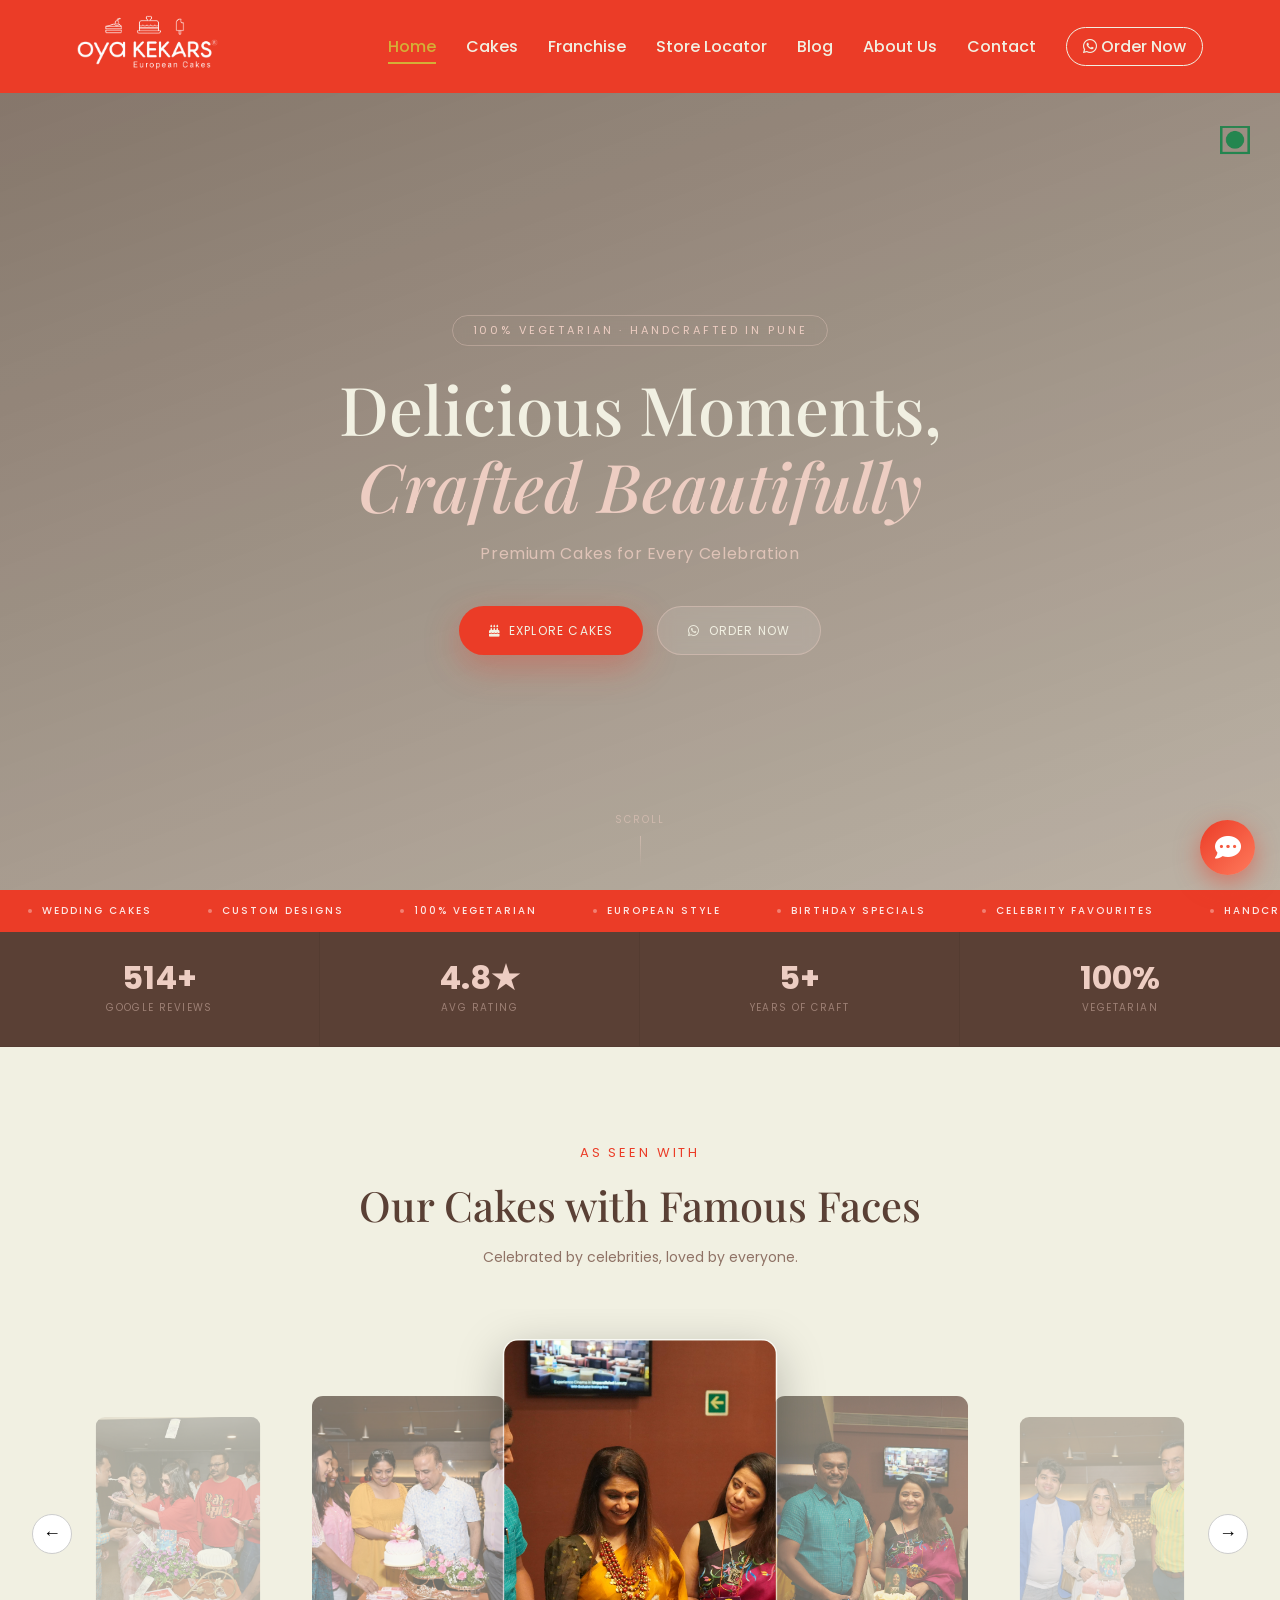
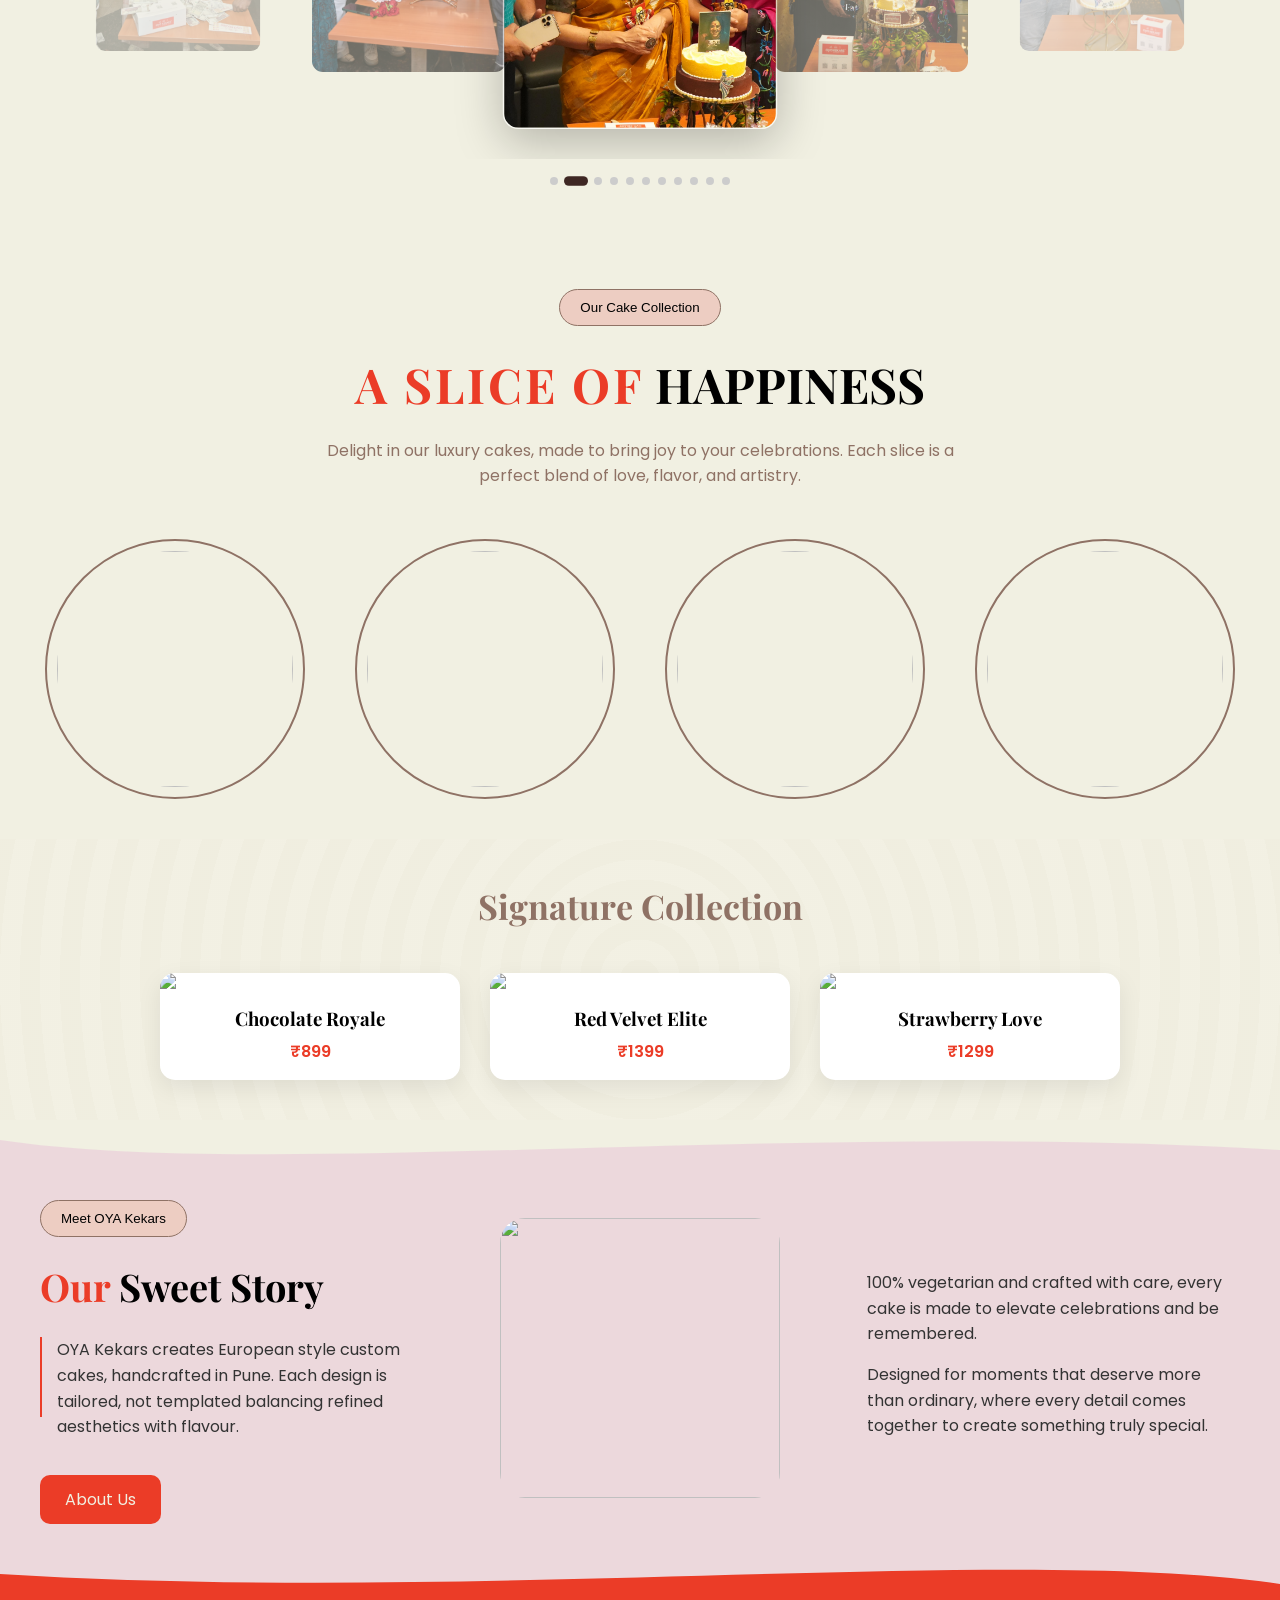
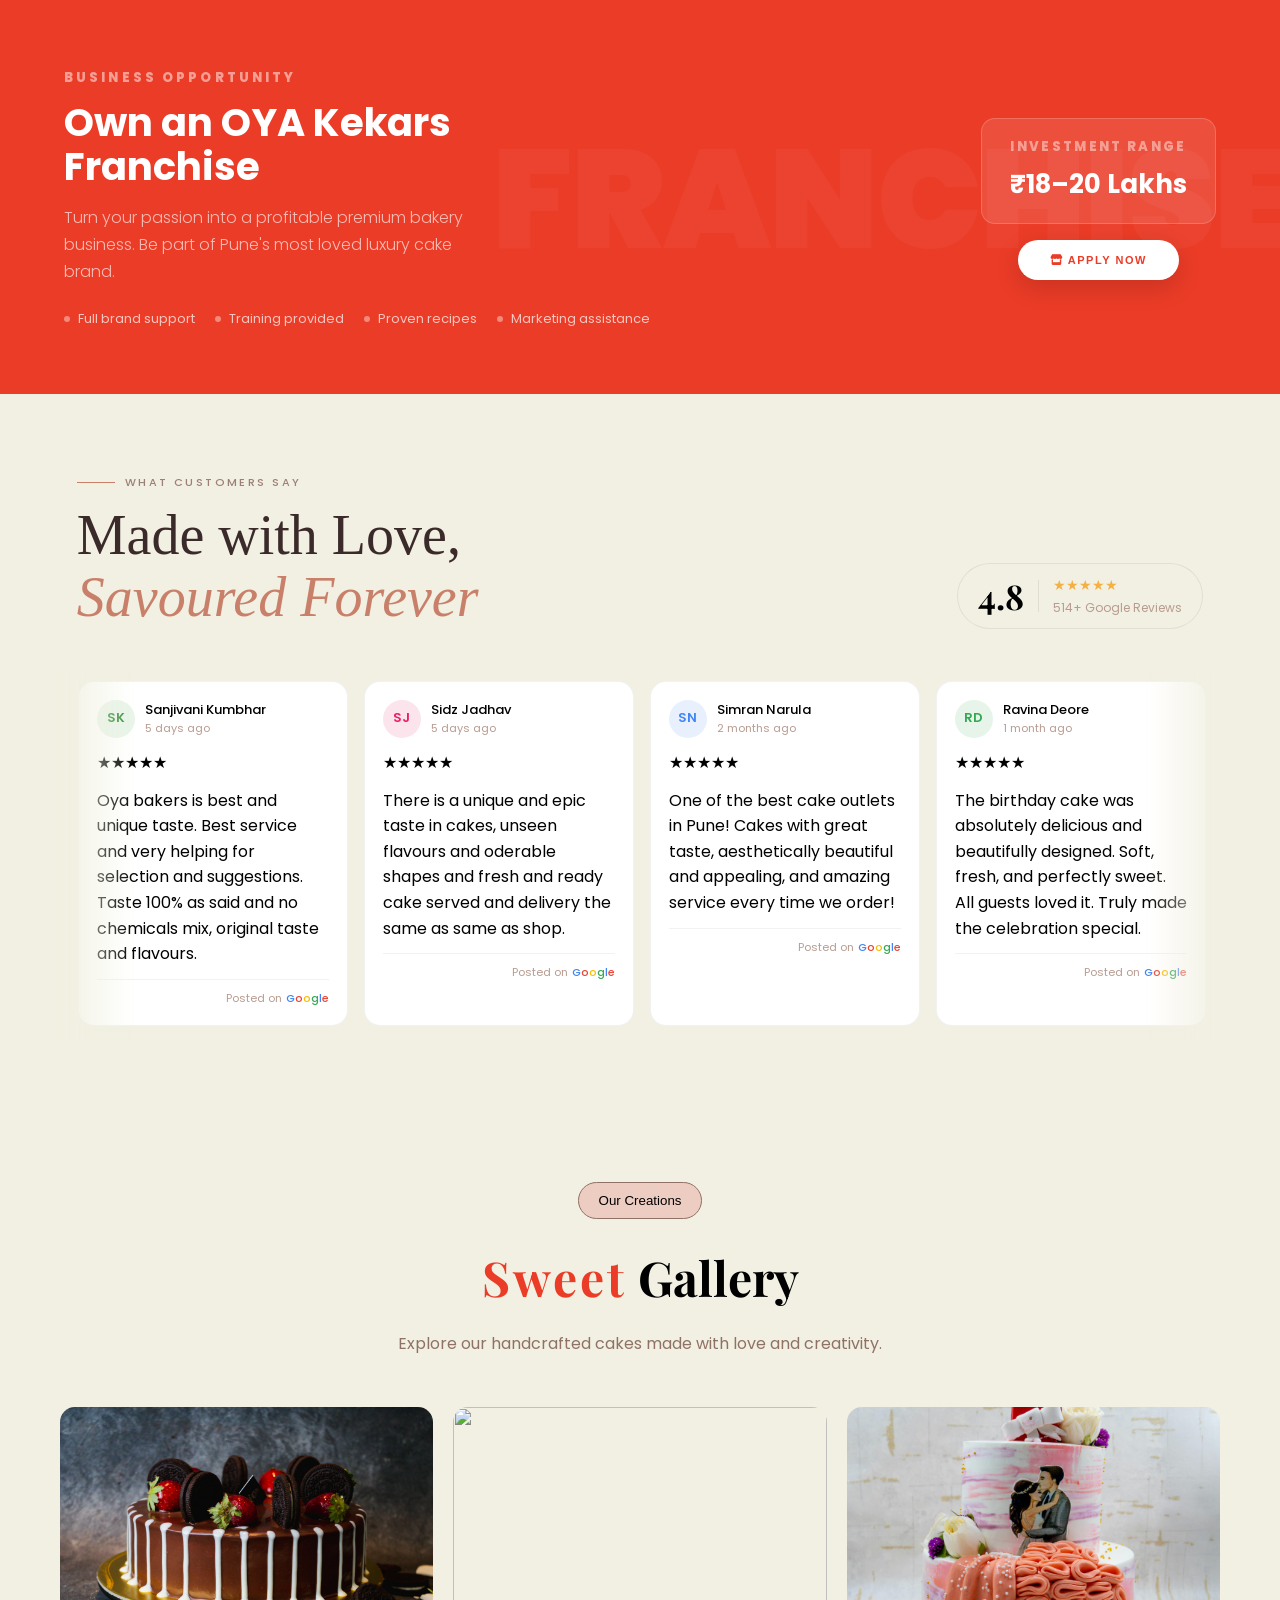
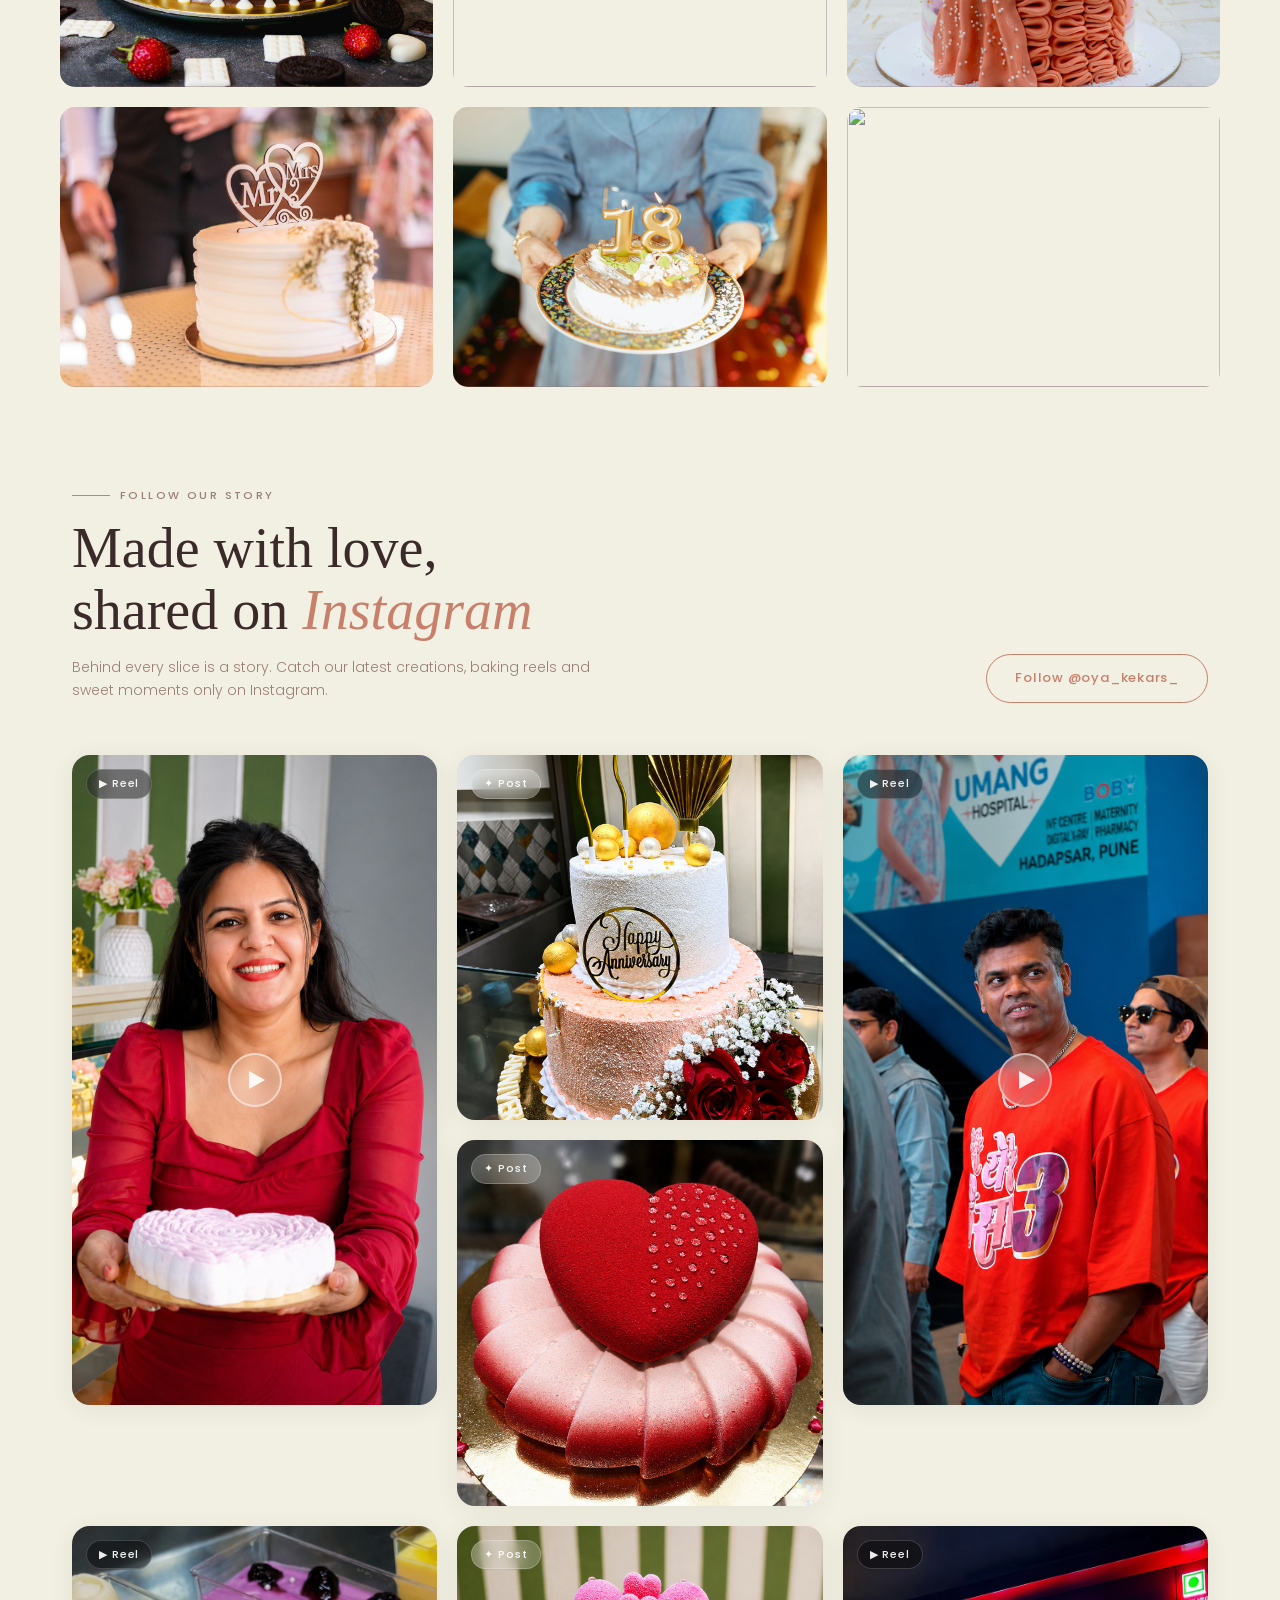
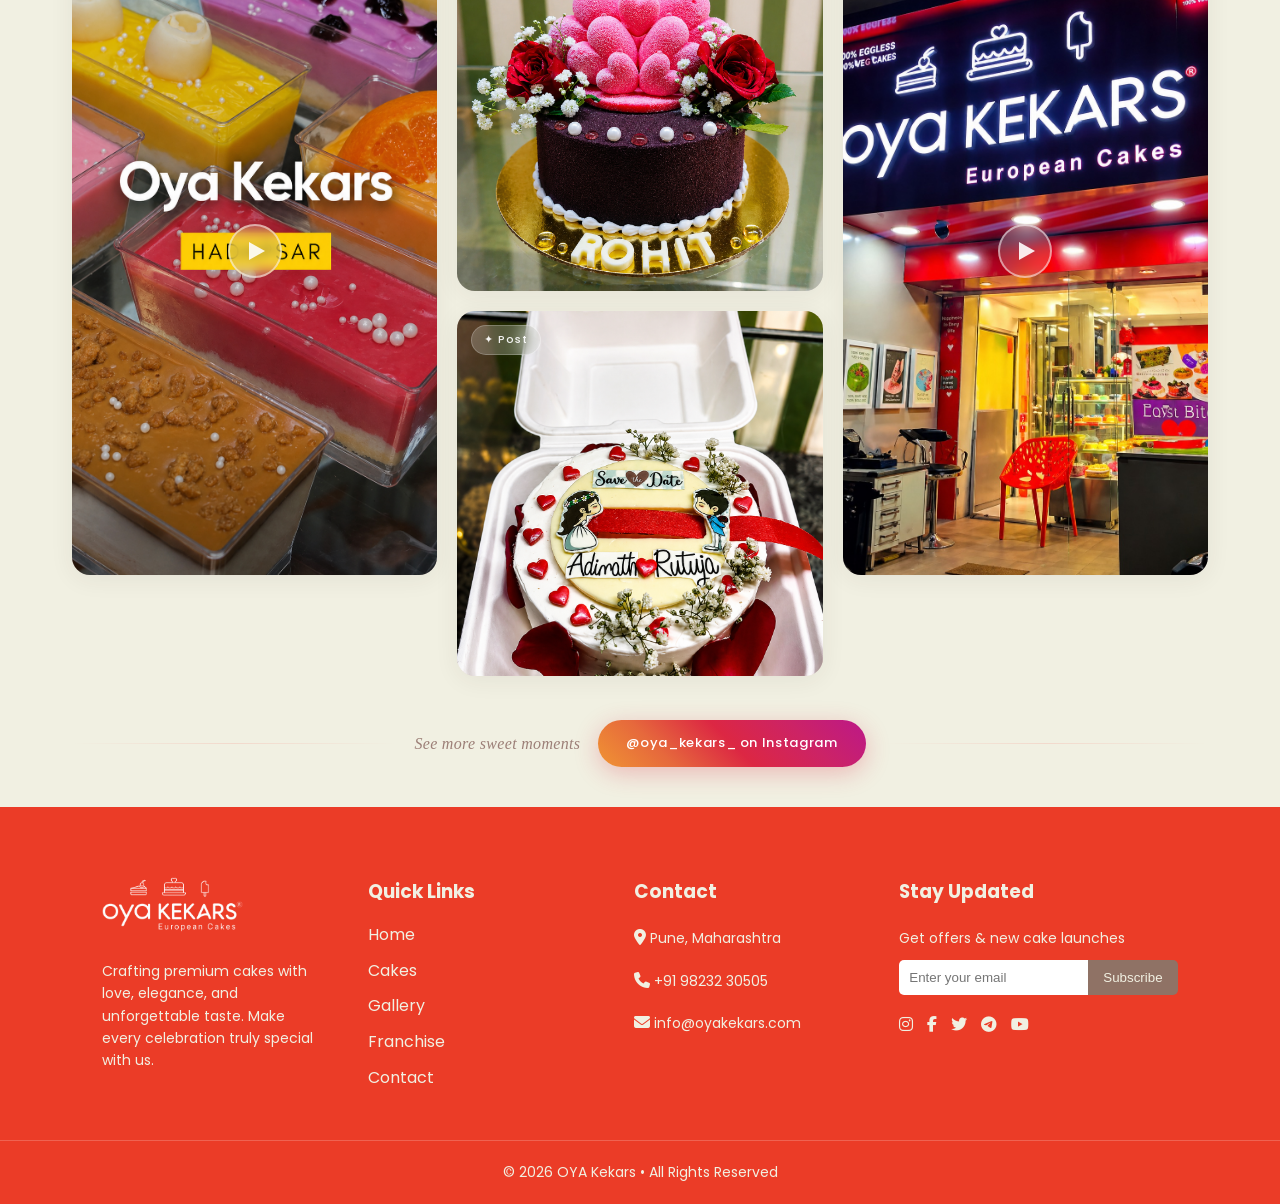
==== index.html @ ab4089a6 "number updates" ====
<!DOCTYPE html>
<html lang="en">

<head>
    <meta charset="UTF-8">
    <title>Oya Kekars - Luxury Cakes</title>
    <meta name="description"
        content="OYA Kekars offers luxury handcrafted vegetarian cakes in Pune. Explore premium custom cakes, signature collections, celebrity creations, wedding cakes, birthday cakes, and franchise opportunities.">
    <meta name="viewport" content="width=device-width, initial-scale=1.0">
    <link rel="icon" type="image/x-icon" href="favicon_io/favicon.ico">
    <link
        href="https://fonts.googleapis.com/css2?family=Playfair+Display:wght@500;700&family=Poppins:wght@300;400;500&display=swap"
        rel="stylesheet">
    <link rel="stylesheet" href="https://cdnjs.cloudflare.com/ajax/libs/font-awesome/6.5.0/css/all.min.css">

    <link rel="stylesheet" href="css/style.css">
</head>

<body>

    <div id="navbar"></div>

    <section class="hero-section">
        <video autoplay muted loop playsinline class="hero-video">
            <source src="videos/video1.mp4" type="video/mp4">
        </video>
        <div class="hero-overlay">
            <span class="hero-eyebrow">100% Vegetarian · Handcrafted in Pune</span>
            <h1>Delicious Moments,<br><em>Crafted Beautifully</em></h1>
            <p>Premium Cakes for Every Celebration</p>
            <div class="hero-actions">
                <a href="cake.html" class="hero-btn primary"><i class="fas fa-cake-candles"></i> Explore Cakes</a>
                <a class="hero-btn outline order-btn"><i class="fab fa-whatsapp"></i> Order Now</a>
            </div>
        </div>
        <img src="images/veg-icon.png" class="video-icon" alt="Veg icon">
        <div class="hero-scroll">
            <span>Scroll</span>
            <div class="scroll-line"></div>
        </div>
    </section>

    <div class="marquee-bar" aria-hidden="true">
        <div class="marquee-track">
            <div class="marquee-item">
                <div class="marquee-dot"></div><span class="marquee-text">Wedding Cakes</span>
            </div>
            <div class="marquee-item">
                <div class="marquee-dot"></div><span class="marquee-text">Custom Designs</span>
            </div>
            <div class="marquee-item">
                <div class="marquee-dot"></div><span class="marquee-text">100% Vegetarian</span>
            </div>
            <div class="marquee-item">
                <div class="marquee-dot"></div><span class="marquee-text">European Style</span>
            </div>
            <div class="marquee-item">
                <div class="marquee-dot"></div><span class="marquee-text">Birthday Specials</span>
            </div>
            <div class="marquee-item">
                <div class="marquee-dot"></div><span class="marquee-text">Celebrity Favourites</span>
            </div>
            <div class="marquee-item">
                <div class="marquee-dot"></div><span class="marquee-text">Handcrafted in Pune</span>
            </div>
            <div class="marquee-item">
                <div class="marquee-dot"></div><span class="marquee-text">Signature Collection</span>
            </div>
            <div class="marquee-item">
                <div class="marquee-dot"></div><span class="marquee-text">Wedding Cakes</span>
            </div>
            <div class="marquee-item">
                <div class="marquee-dot"></div><span class="marquee-text">Custom Designs</span>
            </div>
            <div class="marquee-item">
                <div class="marquee-dot"></div><span class="marquee-text">100% Vegetarian</span>
            </div>
            <div class="marquee-item">
                <div class="marquee-dot"></div><span class="marquee-text">European Style</span>
            </div>
            <div class="marquee-item">
                <div class="marquee-dot"></div><span class="marquee-text">Birthday Specials</span>
            </div>
            <div class="marquee-item">
                <div class="marquee-dot"></div><span class="marquee-text">Celebrity Favourites</span>
            </div>
            <div class="marquee-item">
                <div class="marquee-dot"></div><span class="marquee-text">Handcrafted in Pune</span>
            </div>
            <div class="marquee-item">
                <div class="marquee-dot"></div><span class="marquee-text">Signature Collection</span>
            </div>
        </div>
    </div>

    <div class="home-stats-strip">
        <div class="stat-cell">
            <div class="stat-num">514<span>+</span></div>
            <div class="stat-label">Google Reviews</div>
        </div>
        <div class="stat-cell">
            <div class="stat-num">4.8<span>★</span></div>
            <div class="stat-label">Avg Rating</div>
        </div>
        <div class="stat-cell">
            <div class="stat-num">5<span>+</span></div>
            <div class="stat-label">Years of Craft</div>
        </div>
        <div class="stat-cell">
            <div class="stat-num">100<span>%</span></div>
            <div class="stat-label">Vegetarian</div>
        </div>
    </div>

    <section class="celebrity-section">

        <span class="section-eyebrow">As Seen With</span>
        <h2 class="section-title">Our Cakes with Famous Faces</h2>
        <p class="section-sub">Celebrated by celebrities, loved by everyone.</p>

        <div class="carousel-outer">
            <button class="cel-arrow" id="celPrev" aria-label="Previous">&#8592;</button>

            <div class="carousel">
                <div class="carousel-track" id="track">

                    <div class="card"><img src="images/celeb/gulkand.jpg"></div>
                    <div class="card"><img src="images/celeb/jarang 1.jpg"></div>
                    <div class="card"><img src="images/celeb/jarang.jpg"></div>
                    <div class="card"><img src="images/celeb/mhnje vaghache pnje 1.jpg"></div>
                    <div class="card"><img src="images/celeb/mhnje vaghache pnje.jpg"></div>
                    <div class="card"><img src="images/celeb/prajkta mali.jpg"></div>
                    <div class="card"><img src="images/celeb/prathana behere.jpg"></div>
                    <div class="card"><img src="images/celeb/samsara 1.jpg"></div>
                    <div class="card"><img src="images/celeb/samsara.jpg"></div>
                    <div class="card"><img src="images/celeb/ye re paisa 1.jpg"></div>
                    <div class="card"><img src="images/celeb/ye re paisa.jpg"></div>
                </div>
            </div>
            <button class="cel-arrow" id="celNext" aria-label="Next">&#8594;</button>
        </div>

        <div class="carousel-dots" id="carouselDots"></div>

    </section>

    <div class="lightbox" id="lightbox">
        <button class="lb-close" id="lbClose">&#10005;</button>
        <button class="lb-arrow lb-prev" id="lbPrev">&#8592;</button>
        <div class="lb-img-wrap">
            <img src="" alt="celebrity cake" id="lbImg">
        </div>
        <button class="lb-arrow lb-next" id="lbNext">&#8594;</button>
        <div class="lb-counter" id="lbCounter">1 / 11</div>
    </div>

    <section class="cake-section">

        <div class="section-header">
            <button class="tag">Our Cake Collection</button>
            <h2><span>A SLICE OF</span> HAPPINESS</h2>
            <p>
                Delight in our luxury cakes, made to bring joy to your celebrations.
                Each slice is a perfect blend of love, flavor, and artistry.
            </p>
        </div>

        <div class="cake-container">

            <div class="cake-card">
                <div class="cake-img">
                    <img src="images/cakes/IMG_2368.JPG" alt="">
                </div>
            </div>

            <div class="cake-card">
                <div class="cake-img">
                    <img src="images/cakes/IMG_2313.JPG" alt="">
                </div>
            </div>

            <div class="cake-card">
                <div class="cake-img">
                    <img src="images/cakes/IMG_2364.JPG" alt="">
                </div>
            </div>

            <div class="cake-card">
                <div class="cake-img">
                    <img src="images/cakes/IMG_2261.JPG" alt="">
                </div>
            </div>

        </div>

    </section>

    <section class="featured-section bg-cream">
        <h2>Signature Collection</h2>

        <div class="featured-grid">
            <div class="featured-card">
                <img src="images/signatureCollection/SGP_1280 copy.jpg">
                <div class="card-info">
                    <h3>Chocolate Royale</h3>
                    <p>₹899</p>
                </div>
            </div>

            <div class="featured-card">
                <img src="images/signatureCollection/SGP_1226 copy.jpg">
                <div class="card-info">
                    <h3>Red Velvet Elite</h3>
                    <p>₹1399</p>
                </div>
            </div>

            <div class="featured-card">
                <img src="images/signatureCollection/SGP_1200 copy.jpg">
                <div class="card-info">
                    <h3>Strawberry Love</h3>
                    <p>₹1299</p>
                </div>
            </div>
        </div>
    </section>

    <section class="story-section">

        <div class="section-divider top">
            <svg viewBox="0 0 1440 200" preserveAspectRatio="none">
                <path fill="#F1F0E2" d="M0,40 C300,120 900,0 1440,60 L1440,0 L0,0 Z">
                </path>
            </svg>
        </div>

        <div class="story-container">

            <div class="story-left">
                <button class="tag">Meet OYA Kekars</button>

                <h2>
                    <span>Our</span> Sweet Story
                </h2>

                <div class="story-text">
                    <span class="line"></span>
                    <p>
                        OYA Kekars creates European style custom cakes, handcrafted in Pune.
                        Each design is tailored, not templated balancing refined aesthetics with flavour.
                    </p>

                </div>

                <a href="about.html" class="story-btn">About Us</a>
            </div>

            <div class="story-center">
                <div class="image-box">
                    <img src="images/about/IMG_2312.JPG" alt="">
                </div>
            </div>

            <div class="story-right">
                <p>100% vegetarian and crafted with care, every cake is made to elevate celebrations and be remembered.
                </p>
                <p>
                    Designed for moments that deserve more than ordinary, where every detail comes together to create
                    something truly special.
                </p>
            </div>

        </div>

        <div class="section-divider bottom">
            <svg viewBox="0 0 1440 200" preserveAspectRatio="none">
                <path fill="#EB3C27" d="M0,40 C300,120 900,0 1440,60 L1440,0 L0,0 Z">
                </path>
            </svg>
        </div>

    </section>

    <section class="franchise-section">
        <div class="franchise-bg-word" aria-hidden="true">FRANCHISE</div>
        <div class="franchise-inner">
            <div>
                <span class="fr-eyebrow">Business Opportunity</span>
                <h2 class="fr-title">Own an OYA Kekars<br>Franchise</h2>
                <p class="fr-sub">Turn your passion into a profitable premium bakery business. Be part of Pune's most
                    loved luxury cake brand.</p>
                <div class="fr-perks">
                    <div class="fr-perk">
                        <div class="fr-perk-dot"></div><span>Full brand support</span>
                    </div>
                    <div class="fr-perk">
                        <div class="fr-perk-dot"></div><span>Training provided</span>
                    </div>
                    <div class="fr-perk">
                        <div class="fr-perk-dot"></div><span>Proven recipes</span>
                    </div>
                    <div class="fr-perk">
                        <div class="fr-perk-dot"></div><span>Marketing assistance</span>
                    </div>
                </div>
            </div>
            <div class="fr-action-box">
                <div class="fr-investment">
                    <div class="fr-inv-label">Investment Range</div>
                    <div class="fr-inv-value">₹18–20 Lakhs</div>
                </div>
                <button class="fr-apply-btn" id="openFranchisePopup">
                    <i class="fas fa-store"></i> Apply Now
                </button>
            </div>
        </div>
    </section>

    <div class="popup-overlay" id="franchisePopup">
        <div class="popup-container">

            <button class="popup-close" id="closeFranchisePopup">
                <i class="fas fa-times"></i>
            </button>

            <div class="form-right">
                <h3>Apply Now</h3>
                <p>Takes less than 2 minutes. No commitment required.</p>

                <form id="franchiseForm">
                    <div class="form-row">
                        <div class="form-field">
                            <i class="fas fa-user"></i>
                            <input type="text" id="fullname" placeholder="Full Name" required>
                        </div>

                        <div class="form-field">
                            <i class="fas fa-city"></i>
                            <input type="text" id="city" placeholder="City" required>
                        </div>
                    </div>

                    <div class="form-field">
                        <i class="fas fa-phone"></i>
                        <input type="tel" id="phone" placeholder="Phone Number" required>
                    </div>

                    <div class="form-field">
                        <i class="fas fa-envelope"></i>
                        <input type="email" id="email" placeholder="Email Address" required>
                    </div>

                    <div class="form-field fixed-investment">
                        <i class="fas fa-indian-rupee-sign"></i>

                        <div class="fixed-value">
                            <span class="label">Investment Range</span>
                            <span class="value">₹18–20 Lakhs</span>
                        </div>

                        <input type="hidden" id="investment" value="₹18–20 Lakhs">
                    </div>

                    <div class="form-field textarea-field">
                        <i class="fas fa-comment-dots"></i>
                        <textarea id="message" placeholder="Tell us about your plan or any questions…"></textarea>
                    </div>

                    <button type="submit" class="submit-btn">
                        <i class="fas fa-paper-plane"></i>
                        Submit Application
                    </button>

                    <div class="form-note">
                        <i class="fas fa-lock"></i>
                        Your information is private and never shared.
                    </div>
                </form>

                <div class="form-success" id="formSuccess">
                    <div class="success-icon">
                        <i class="fas fa-check"></i>
                    </div>

                    <h4>Application Received!</h4>

                    <p>
                        Thank you! Our franchise team will reach out within 24 hours
                        to schedule your consultation call.
                    </p>
                </div>
            </div>
        </div>
    </div>

    <section class="testi-section">
        <div class="testi-header">

            <div class="testi-left">
                <div class="testi-eyebrow">
                    <div class="eyebrow-line"></div>
                    <span>What Customers Say</span>
                </div>

                <h2 class="testi-title">
                    Made with Love,<br>
                    <em>Savoured Forever</em>
                </h2>
            </div>

            <div class="rating-pill">
                <div class="rating-pill-num">4.8</div>
                <div class="rating-sep"></div>
                <div>
                    <div class="rating-pill-stars">★★★★★</div>
                    <div class="rating-pill-count">514+ Google Reviews</div>
                </div>
            </div>

        </div>
        <div class="ts-slider-wrap">
            <div class="ts-track" id="tsTrack"></div>
        </div>
    </section>

    <section class="gallery-section">

        <div class="section-header">
            <button class="tag">Our Creations</button>
            <h2><span>Sweet</span> Gallery</h2>
            <p>Explore our handcrafted cakes made with love and creativity.</p>
        </div>

        <div class="gallery-grid">

            <div class="gallery-item">
                <img src="images/gallery/chocolate-cake.jpg" alt="">
                <div class="overlay">Chocolate Delight</div>
            </div>

            <div class="gallery-item">
                <img src="images/gallery/strawberry-cake.JPG" alt="">
                <div class="overlay">Strawberry Bliss</div>
            </div>

            <div class="gallery-item">
                <img src="images/gallery/designer-cake.jpg" alt="">
                <div class="overlay">Designer Cake</div>
            </div>

            <div class="gallery-item">
                <img src="images/gallery/wedding-special.jpg" alt="">
                <div class="overlay">Wedding Special</div>
            </div>

            <div class="gallery-item">
                <img src="images/gallery/birthday-cake.jpg" alt="">
                <div class="overlay">Birthday Cake</div>
            </div>

            <div class="gallery-item">
                <img src="images/gallery/premium-cake.jpg" alt="">
                <div class="overlay">Premium Collection</div>
            </div>

        </div>

    </section>

    <section class="ig-section" aria-label="Oya Kekars Instagram Feed">

        <div class="ig-header">
            <div class="ig-title-block">
                <div class="ig-eyebrow">
                    <div class="eyebrow-line"></div>
                    <span>Follow our story</span>
                </div>
                <h2 class="ig-heading">
                    Made with love,<br>
                    shared on <em>Instagram</em>
                </h2>
                <p class="ig-sub">Behind every slice is a story. Catch our latest creations, baking reels and sweet
                    moments only on Instagram.</p>
            </div>

            <a href="https://www.instagram.com/oya_kekars_/" target="_blank" rel="noopener noreferrer"
                class="ig-follow-btn" aria-label="Follow Oya Kekars on Instagram">
                Follow @oya_kekars_
            </a>
        </div>

        <div class="ig-grid">

            <a href="https://www.instagram.com/reel/DSpIziUCBQR/" target="_blank" rel="noopener noreferrer"
                class="ig-card reel" aria-label="Watch reel on Instagram">
                <img class="card-img" src="images/insta/reel1.jpg" alt="description">
                <div class="type-badge reel-badge">▶ Reel</div>
                <div class="reel-play">
                    <div class="play-triangle"></div>
                </div>
                <div class="card-overlay">
                    <p class="overlay-caption">Light, silky European mousse cakes > everything else.</p>
                    <span class="overlay-cta">Watch on Instagram →</span>
                </div>
            </a>

            <a href="https://www.instagram.com/p/DVfx6-hDR1_/" target="_blank" rel="noopener noreferrer"
                class="ig-card post" aria-label="View post on Instagram">
                <img class="card-img" src="images/insta/post1.jpg" alt="description">
                <div class="type-badge post-badge">✦ Post</div>
                <div class="card-overlay">
                    <p class="overlay-caption">Custom anniversary cake for a beautiful couple 💕</p>
                    <span class="overlay-cta">View on Instagram →</span>
                </div>
            </a>

            <a href="https://www.instagram.com/reel/DMfhXufz1M2/" target="_blank" rel="noopener noreferrer"
                class="ig-card reel" aria-label="Watch reel on Instagram">
                <img class="card-img" src="images/insta/reel2.jpg" alt="description">
                <div class="type-badge reel-badge">▶ Reel</div>
                <div class="reel-play">
                    <div class="play-triangle"></div>
                </div>
                <div class="card-overlay">
                    <p class="overlay-caption">Marathi movie Team “येरे येरे पैसा ३” & OYA KEKARS/</p>
                    <span class="overlay-cta">Watch on Instagram →</span>
                </div>
            </a>

            <a href="https://www.instagram.com/p/DO0088okz6I/" target="_blank" rel="noopener noreferrer"
                class="ig-card post" aria-label="View post on Instagram">
                <img class="card-img" src="images/insta/post2.jpg" alt="description">
                <div class="type-badge post-badge">✦ Post</div>
                <div class="card-overlay">
                    <p class="overlay-caption">Seasonal mango mousse with edible gold dust 🌟</p>
                    <span class="overlay-cta">View on Instagram →</span>
                </div>
            </a>

            <a href="https://www.instagram.com/reel/DRO0T-4k8UP/" target="_blank" rel="noopener noreferrer"
                class="ig-card reel" aria-label="Watch reel on Instagram">
                <img class="card-img" src="images/insta/reel3.jpg" alt="description">
                <div class="type-badge reel-badge">▶ Reel</div>
                <div class="reel-play">
                    <div class="play-triangle"></div>
                </div>
                <div class="card-overlay">
                    <p class="overlay-caption">From sketch to slice a full cake creation time-lapse 🖊️</p>
                    <span class="overlay-cta">Watch on Instagram →</span>
                </div>
            </a>

            <a href="https://www.instagram.com/p/DJWV0uhNREV/" target="_blank" rel="noopener noreferrer"
                class="ig-card post" aria-label="View post on Instagram">
                <img class="card-img" src="images/insta/post3.jpg" alt="description">
                <div class="type-badge post-badge">✦ Post</div>
                <div class="card-overlay">
                    <p class="overlay-caption">Flowers & fondant our most requested wedding tier 👰</p>
                    <span class="overlay-cta">View on Instagram →</span>
                </div>
            </a>

            <a href="https://www.instagram.com/reel/DNBRWJWzauY/" target="_blank" rel="noopener noreferrer"
                class="ig-card reel" aria-label="Watch reel on Instagram">
                <img class="card-img" src="images/insta/reel4.jpg" alt="description">
                <div class="type-badge reel-badge">▶ Reel</div>
                <div class="reel-play">
                    <div class="play-triangle"></div>
                </div>
                <div class="card-overlay">
                    <p class="overlay-caption">From sketch to slice a full cake creation time-lapse 🖊️</p>
                    <span class="overlay-cta">Watch on Instagram →</span>
                </div>
            </a>

            <a href="https://www.instagram.com/p/DVfydmJjSqF/" target="_blank" rel="noopener noreferrer"
                class="ig-card post" aria-label="View post on Instagram">
                <img class="card-img" src="images/insta/post4.jpg" alt="description">
                <div class="type-badge post-badge">✦ Post</div>
                <div class="card-overlay">
                    <p class="overlay-caption">Flowers & fondant our most requested wedding tier 👰</p>
                    <span class="overlay-cta">View on Instagram →</span>
                </div>
            </a>

        </div>

        <div class="ig-cta-strip">
            <div class="cta-divider"></div>
            <span class="cta-label">See more sweet moments</span>
            <a href="https://www.instagram.com/oya_kekars_/" target="_blank" rel="noopener noreferrer"
                class="cta-insta-link" aria-label="Visit Oya Kekars Instagram profile">
                @oya_kekars_ on Instagram
            </a>
            <div class="cta-divider"></div>
        </div>

    </section>

    <div class="fab-container">
        <div class="fab-main" onclick="toggleMenu()">
            <i id="fabIcon" class="fas fa-comment-dots"></i>
        </div>

        <div class="fab-options">
            <a href="tel:+919823230505" class="fab-item">
                <i class="fas fa-phone"></i>
                <span>Call Now</span>
            </a>

            <a href="franchise.html" class="fab-item">
                <i class="fas fa-store"></i>
                <span>Franchise</span>
            </a>

            <a href="https://wa.me/919823230505" target="_blank" class="fab-item whatsapp">
                <i class="fab fa-whatsapp"></i>
                <span>WhatsApp</span>
            </a>
        </div>
    </div>

    <div id="footer"></div>

    <div class="branch-modal" id="branchModal">
        <div class="branch-box" id="branchBox">
            <div class="box-header">
                <span class="drag-handle"></span>
                <button class="close-modal" id="closeModal" aria-label="Close">✕</button>
                <div class="icon-wrap"><i class="fa-solid fa-cake-candles"></i></div>
                <h2>Choose your branch</h2>
                <p>We'll connect you on WhatsApp instantly</p>
            </div>
            <div class="box-body">
                <button class="branch-item" data-phone="919823230505">
                    <div class="branch-icon"><i class="fa-solid fa-location-dot"></i></div>
                    <div>
                        <p class="branch-name">Hadapsar (Main Branch)</p>
                        <p class="branch-city">Pune</p>
                    </div>
                    <span class="wa-icon"><i class="fa-brands fa-whatsapp"></i></span>
                </button>
                <button class="branch-item" data-phone="917720088005">
                    <div class="branch-icon"><i class="fa-solid fa-location-dot"></i></div>
                    <div>
                        <p class="branch-name">Koregaon Park</p>
                        <p class="branch-city">Pune</p>
                    </div>
                    <span class="wa-icon"><i class="fa-brands fa-whatsapp"></i></span>
                </button>
                <button class="branch-item" data-phone="919921216202">
                    <div class="branch-icon"><i class="fa-solid fa-location-dot"></i></div>
                    <div>
                        <p class="branch-name">Tilekarnagar</p>
                        <p class="branch-city">Pune</p>
                    </div>
                    <span class="wa-icon"><i class="fa-brands fa-whatsapp"></i></span>
                </button>
                <button class="branch-item" data-phone="918698000408">
                    <div class="branch-icon"><i class="fa-solid fa-location-dot"></i></div>
                    <div>
                        <p class="branch-name">Nanded City</p>
                        <p class="branch-city">Pune</p>
                    </div>
                    <span class="wa-icon"><i class="fa-brands fa-whatsapp"></i></span>
                </button>
                <button class="branch-item" data-phone="919168630505">
                    <div class="branch-icon"><i class="fa-solid fa-location-dot"></i></div>
                    <div>
                        <p class="branch-name">Kharadi</p>
                        <p class="branch-city">Pune</p>
                    </div>
                    <span class="wa-icon"><i class="fa-brands fa-whatsapp"></i></span>
                </button>
                <button class="branch-item" data-phone="917750707581">
                    <div class="branch-icon"><i class="fa-solid fa-location-dot"></i></div>
                    <div>
                        <p class="branch-name">Rajarampuri</p>
                        <p class="branch-city">Kolhapur</p>
                    </div>
                    <span class="wa-icon"><i class="fa-brands fa-whatsapp"></i></span>
                </button>
            </div>
        </div>
    </div>

    <script src="js/script.js" defer></script>

</body>

</html>
---- css/style.css ----
* {
    margin: 0;
    padding: 0;
    box-sizing: border-box;
}

html {
    scroll-behavior: smooth;
}

:root {
    --red: #EB3C27;
    --blush: #EDCDC2;
    --rose: #ECD8DC;
    --cream: #F1F0E2;
    --brown: #8F7265;
    --brown-dk: #5a4035;
    --brown-lt: #b89c91;
    --white: #ffffff;
}

body {
    font-family: 'Poppins', sans-serif;
    background: var(--cream);
    color: #000;
    line-height: 1.6;
    padding-top: 80px;
}

@media (max-width: 768px) {
    body {
        padding-top: 70px;
        overflow-x: hidden;
    }
}

.navbar {
    position: fixed;
    top: 0;
    left: 0;
    width: 100%;
    padding: 15px 6%;
    display: flex;
    align-items: center;
    background: #EB3C27;
    z-index: 9999;
}

.logo img {
    height: 55px;
    width: auto;
}

.nav-links {
    display: flex;
    align-items: center;
    gap: 30px;
    margin-left: auto;
}

.nav-links a {
    color: #F1F0E2;
    text-decoration: none;
    font-weight: 500;
    position: relative;
    transition: 0.3s;
}

.nav-links a::after {
    content: "";
    position: absolute;
    width: 0%;
    height: 2px;
    bottom: -5px;
    left: 0;
    background: #D4AF37;
    transition: 0.3s;
}

.nav-links a:hover::after {
    width: 100%;
}

.nav-links a.active {
    color: #D4AF37;
}

.nav-links a.active::after {
    content: "";
    position: absolute;
    width: 100%;
    height: 2px;
    bottom: -5px;
    left: 0;
    background: #D4AF37;
}

.nav-links a.btn-outline::after {
    display: none;
}

.nav-links a.btn-outline:hover::after {
    width: 0;
}

.btn-outline {
    border: 1px solid #F1F0E2;
    padding: 6px 16px;
    border-radius: 25px;
    transition: 0.3s;
}

.btn-outline:hover {
    background: #F1F0E2;
    color: #EB3C27;
}

.hamburger {
    display: none;
    font-size: 24px;
    color: #F1F0E2;
    cursor: pointer;
    margin-left: 20px;
}

body.menu-open {
    overflow: hidden;
}

@media (max-width: 992px) {
    .navbar {
        padding: 12px 5%;
    }

    .logo img {
        height: 44px;
    }

    .hamburger {
        display: block;
        margin-left: auto;
    }

    .nav-links {
        position: fixed;
        top: 68px;
        right: -100%;
        width: 260px;
        height: calc(100vh - 68px);
        background: #EB3C27;
        flex-direction: column;
        align-items: flex-start;
        padding: 24px 24px 40px;
        gap: 22px;
        transition: right 0.4s ease;
        box-shadow: -5px 0 20px rgba(0, 0, 0, 0.2);
        z-index: 5000;
        overflow-y: auto;
    }

    .nav-links.active {
        right: 0;
    }

    .nav-links a {
        font-size: 15px;
        width: 100%;
    }

    .btn-outline {
        width: fit-content;
    }
}

.hero-section {
    position: relative;
    width: 100%;
    height: 90vh;
    overflow: hidden;
}

.hero-video {
    position: absolute;
    top: 50%;
    left: 50%;
    width: 100%;
    height: 100%;
    object-fit: cover;
    transform: translate(-50%, -50%);
}

.hero-overlay {
    position: relative;
    z-index: 2;
    height: 100%;
    display: flex;
    flex-direction: column;
    justify-content: center;
    align-items: center;
    text-align: center;
    background: linear-gradient(160deg, rgba(44, 18, 8, 0.55) 0%, rgba(90, 64, 53, 0.35) 100%);
    padding: 0 2rem;
}

.hero-eyebrow {
    font-size: 11px;
    letter-spacing: 0.26em;
    text-transform: uppercase;
    color: var(--blush);
    border: 0.5px solid rgba(237, 205, 194, 0.35);
    padding: 6px 20px;
    border-radius: 30px;
    margin-bottom: 1.5rem;
    backdrop-filter: blur(6px);
}

.hero-overlay h1 {
    font-family: 'Playfair Display', serif;
    font-size: clamp(2.4rem, 5.5vw, 4.2rem);
    font-weight: 500;
    color: var(--cream);
    line-height: 1.15;
    margin-bottom: 1rem;
    max-width: 780px;
}

.hero-overlay h1 em {
    font-style: italic;
    color: var(--blush);
}

.hero-overlay p {
    font-size: 16px;
    color: rgba(237, 205, 194, 0.8);
    margin-bottom: 2.5rem;
    letter-spacing: 0.04em;
}

.hero-actions {
    display: flex;
    gap: 14px;
    flex-wrap: wrap;
    justify-content: center;
}

.hero-btn {
    display: inline-flex;
    align-items: center;
    gap: 8px;
    padding: 14px 30px;
    border-radius: 40px;
    font-family: 'Poppins', sans-serif;
    font-size: 12px;
    letter-spacing: 0.1em;
    text-transform: uppercase;
    text-decoration: none;
    transition: all 0.25s ease;
    cursor: pointer;
    border: none;
}

.hero-btn.primary {
    background: var(--red);
    color: var(--cream);
    box-shadow: 0 12px 35px rgba(235, 60, 39, 0.35);
}

.hero-btn.primary:hover {
    background: #d03420;
    transform: translateY(-3px);
}

.hero-btn.outline {
    background: rgba(255, 255, 255, 0.1);
    color: var(--cream);
    border: 1px solid rgba(237, 205, 194, 0.4);
    backdrop-filter: blur(8px);
}

.hero-btn.outline:hover {
    background: rgba(255, 255, 255, 0.18);
    transform: translateY(-3px);
}

.video-icon {
    position: absolute;
    top: 60px;
    right: 15px;
    left: auto;
    transform: translate(-50%, -50%);
    width: 30px;
    height: auto;
    z-index: 2;
    pointer-events: none;
}

.hero-scroll {
    position: absolute;
    bottom: 1.5rem;
    left: 50%;
    transform: translateX(-50%);
    z-index: 3;
    display: flex;
    flex-direction: column;
    align-items: center;
    gap: 8px;
}

.hero-scroll span {
    font-size: 10px;
    letter-spacing: 0.2em;
    text-transform: uppercase;
    color: rgba(237, 205, 194, 0.5);
}

.scroll-line {
    width: 1px;
    height: 30px;
    background: linear-gradient(to bottom, rgba(237, 205, 194, 0.5), transparent);
    animation: scrollPulse 2s ease-in-out infinite;
}

@keyframes scrollPulse {

    0%,
    100% {
        opacity: 0.4;
        transform: scaleY(1);
    }

    50% {
        opacity: 1;
        transform: scaleY(1.15);
    }
}

@media (max-width: 768px) {
    .hero-section {
        height: 85vh;
        min-height: 500px;
    }

    .hero-overlay {
        padding: 0 1.25rem;
    }

    .hero-eyebrow {
        font-size: 9px;
        letter-spacing: 0.18em;
        padding: 5px 14px;
        margin-bottom: 1rem;
    }

    .hero-overlay h1 {
        font-size: clamp(1.7rem, 7vw, 2.4rem);
        margin-bottom: 0.75rem;
    }

    .hero-overlay p {
        font-size: 13px;
        margin-bottom: 1.8rem;
    }

    .hero-actions {
        flex-direction: column;
        align-items: center;
        gap: 10px;
        width: 100%;
    }

    .hero-btn {
        width: 80%;
        max-width: 280px;
        justify-content: center;
        padding: 13px 24px;
        font-size: 11px;
    }

    .video-icon {
        width: 44px;
        top: 50px;
        right: 10px;
    }

    .hero-scroll {
        bottom: 1rem;
    }
}

@media (max-width: 480px) {
    .hero-section {
        height: 80vh;
    }

    .hero-overlay h1 {
        font-size: clamp(1.5rem, 8vw, 2rem);
    }

    .hero-btn {
        width: 90%;
    }
}

.marquee-bar {
    background: var(--red);
    padding: 13px 0;
    overflow: hidden;
}

.marquee-track {
    display: flex;
    width: max-content;
    animation: marquee 22s linear infinite;
}

.marquee-track:hover {
    animation-play-state: paused;
}

@keyframes marquee {
    0% {
        transform: translateX(0);
    }

    100% {
        transform: translateX(-50%);
    }
}

.marquee-item {
    display: flex;
    align-items: center;
    gap: 10px;
    padding: 0 28px;
    flex-shrink: 0;
}

.marquee-dot {
    width: 4px;
    height: 4px;
    border-radius: 50%;
    background: rgba(255, 255, 255, 0.35);
}

.marquee-text {
    font-size: 10px;
    font-weight: 500;
    letter-spacing: 0.2em;
    text-transform: uppercase;
    color: rgba(255, 255, 255, 0.88);
    white-space: nowrap;
}

.home-stats-strip {
    display: grid;
    grid-template-columns: repeat(4, 1fr);
    background: var(--brown-dk);
    border-bottom: 1px solid rgba(0, 0, 0, 0.06);
}

.stat-cell {
    padding: 30px 20px;
    text-align: center;
    border-right: 1px solid rgba(0, 0, 0, 0.06);
}

.stat-cell:last-child {
    border-right: none;
}

.stat-num {
    font-family: var(--serif);
    font-size: 32px;
    font-weight: 700;
    color: var(--blush);
    line-height: 1;
}

.stat-num span {
    color: var(--blush);
}

.stat-label {
    font-size: 10px;
    letter-spacing: 0.14em;
    text-transform: uppercase;
    color: rgba(237, 205, 194, 0.45);
    margin-top: 6px;
}

@media (max-width: 600px) {
    .home-stats-strip {
        grid-template-columns: repeat(2, 1fr);
    }

    .stat-cell:nth-child(2) {
        border-right: none;
    }

    .stat-cell:nth-child(3) {
        border-right: 1px solid rgba(0, 0, 0, 0.06);
    }

    .stat-cell:nth-child(1),
    .stat-cell:nth-child(2) {
        border-bottom: 1px solid rgba(0, 0, 0, 0.06);
    }
}


.celebrity-section {
    padding: 6rem 2rem 4rem;
    text-align: center;
    background: var(--cream);
    overflow: visible;
}

.celebrity-section .section-eyebrow {
    display: block;
    font-size: 13px;
    letter-spacing: 0.22em;
    text-transform: uppercase;
    color: var(--red);
    margin-bottom: 0.50rem;
}

.celebrity-section .section-title {
    font-family: 'Playfair Display', serif;
    font-size: clamp(1.8rem, 3.5vw, 2.6rem);
    color: var(--brown-dk);
    margin-bottom: 0.5rem;
    font-weight: 500;
}

.celebrity-section .section-sub {
    font-size: 14px;
    color: var(--brown);
    margin-bottom: 2.5rem;
}

.carousel-outer {
    display: flex;
    align-items: center;
    justify-content: center;
    gap: 0;
}

.cel-arrow {
    width: 40px;
    height: 40px;
    border-radius: 50%;
    border: 1px solid #ccc;
    background: #fff;
    font-size: 18px;
    cursor: pointer;
    flex-shrink: 0;
    transition: background 0.2s, transform 0.15s;
    z-index: 10;
}

.cel-arrow:hover {
    background: #f0ede0;
    transform: scale(1.08);
}

.cel-arrow:active {
    transform: scale(0.95);
}

.carousel-dots {
    display: flex;
    justify-content: center;
    align-items: center;
    gap: 8px;
    margin-top: 18px;
}

.carousel-dots span {
    width: 8px;
    height: 8px;
    border-radius: 50%;
    background: #ccc;
    cursor: pointer;
    transition: background 0.3s, transform 0.3s, width 0.3s;
}

.carousel-dots span.on {
    background: #3E2723;
    transform: scale(1.2);
    width: 20px;
    border-radius: 4px;
}

.carousel {
    width: 100%;
    overflow: hidden;
    height: 450px;
}

.carousel-track {
    display: flex;
    align-items: center;
    gap: 20px;
    transition: transform 0.6s ease;
    height: 100%;
}

.card {
    flex-shrink: 0;
    height: 300px;
    position: relative;
    border-radius: 12px;
    overflow: hidden;
    cursor: pointer;
    transition: transform 0.55s ease, opacity 0.55s ease, box-shadow 0.55s ease;
    opacity: 0.35;
    transform: scale(0.72);
}

.card img {
    width: 100%;
    height: 100%;
    object-fit: cover;
    object-position: center top;
    display: block;
}

.card.active {
    transform: scale(1.3);
    opacity: 1;
    box-shadow: 0 10px 36px rgba(0, 0, 0, 0.25);
    border: 1.5px solid rgba(255, 255, 255, 0.55);
    z-index: 5;
}

.card.level-1 {
    transform: scale(0.92);
    opacity: 0.55;
    z-index: 3;
}

.card.level-2 {
    transform: scale(0.78);
    opacity: 0.3;
    z-index: 1;
}

/* Lightbox */
.lightbox {
    display: none;
    position: fixed;
    inset: 0;
    background: rgba(0, 0, 0, 0.92);
    z-index: 9999;
    align-items: center;
    justify-content: center;
    gap: 20px;
}

.lightbox.open {
    display: flex;
}

.lb-img-wrap {
    max-width: 80vw;
    max-height: 88vh;
    display: flex;
    align-items: center;
    justify-content: center;
}

.lb-img-wrap img {
    max-width: 100%;
    max-height: 88vh;
    object-fit: contain;
    border-radius: 10px;
    box-shadow: 0 20px 60px rgba(0, 0, 0, 0.6);
    user-select: none;
}

.lb-arrow {
    width: 48px;
    height: 48px;
    border-radius: 50%;
    border: 1.5px solid rgba(255, 255, 255, 0.3);
    background: rgba(255, 255, 255, 0.1);
    color: #fff;
    font-size: 20px;
    cursor: pointer;
    flex-shrink: 0;
    transition: background 0.2s, transform 0.15s;
    display: flex;
    align-items: center;
    justify-content: center;
}

.lb-arrow:hover {
    background: rgba(255, 255, 255, 0.22);
    transform: scale(1.08);
}

.lb-arrow:active {
    transform: scale(0.95);
}

.lb-close {
    position: fixed;
    top: 20px;
    right: 24px;
    width: 40px;
    height: 40px;
    border-radius: 50%;
    border: 1.5px solid rgba(255, 255, 255, 0.3);
    background: rgba(255, 255, 255, 0.1);
    color: #fff;
    font-size: 18px;
    cursor: pointer;
    display: flex;
    align-items: center;
    justify-content: center;
    transition: background 0.2s;
    z-index: 10000;
}

.lb-close:hover {
    background: rgba(255, 255, 255, 0.25);
}

.lb-counter {
    position: fixed;
    bottom: 24px;
    left: 50%;
    transform: translateX(-50%);
    color: rgba(255, 255, 255, 0.6);
    font-size: 14px;
    font-family: sans-serif;
    letter-spacing: 1px;
}

@media (max-width: 768px) {
    .celebrity-section {
        padding: 3.5rem 1rem 2.5rem;
    }

    .celebrity-section .section-title {
        font-size: clamp(1.4rem, 5vw, 1.9rem);
    }

    .celebrity-section .section-sub {
        font-size: 13px;
    }

    .carousel {
        height: 320px;
    }

    .card {
        height: 200px;
        width: 140px;
    }

    .cel-arrow {
        width: 34px;
        height: 34px;
        font-size: 15px;
        flex-shrink: 0;
    }

    .lb-arrow {
        width: 38px;
        height: 38px;
        font-size: 16px;
    }

    .lb-img-wrap {
        max-width: 92vw;
    }

    .lightbox {
        gap: 10px;
    }
}

@media (max-width: 480px) {
    .celebrity-section {
        padding: 3rem 0.5rem 2rem;
    }

    .carousel {
        height: 280px;
    }

    .card {
        height: 170px;
        width: 120px;
    }

    .card.active {
        transform: scale(1.2);
    }

    .carousel-dots span {
        width: 6px;
        height: 6px;
    }
}

/* ══════════════════════════════
   CAKE COLLECTION SECTION
══════════════════════════════ */

.cake-section {
    padding: 40px 20px;
    text-align: center;
}

.section-header .tag-btn {
    border: 1px solid #3E2723;
    padding: 8px 20px;
    border-radius: 30px;
    background: transparent;
    margin-bottom: 20px;
    font-size: 14px;
}

.section-header h2 {
    font-size: 48px;
    margin-bottom: 15px;
    font-family: 'Playfair Display', serif;
}

.section-header h2 span {
    color: #EB3C27;
    letter-spacing: 3px;
}

.section-header p {
    max-width: 650px;
    margin: auto;
    color: #8F7265;
    font-size: 16px;
    line-height: 1.6;
}

.cake-container {
    display: flex;
    justify-content: center;
    gap: 50px;
    margin-top: 50px;
    flex-wrap: wrap;
}

.cake-card {
    text-align: center;
    transition: 0.3s;
}

.cake-img {
    width: 260px;
    height: 260px;
    border-radius: 50%;
    border: 2px solid #8F7265;
    padding: 10px;
    margin: auto;
    overflow: hidden;
    transition: 0.4s;
}

.cake-img img {
    width: 100%;
    height: 100%;
    object-fit: cover;
    border-radius: 50%;
    transition: 0.4s;
}

.cake-card:hover .cake-img {
    transform: scale(1.05);
    border-color: #EB3C27;
}

.cake-card:hover img {
    transform: scale(1.1);
}

.cake-card h3 {
    margin-top: 20px;
    font-size: 22px;
    color: #8F7265;
    font-family: 'Playfair Display', serif;
}

@media (max-width: 768px) {
    .cake-section {
        padding: 40px 16px;
    }

    /* specific to cake section only */
    .cake-section .section-header h2 {
        font-size: clamp(1.6rem, 6vw, 2.2rem);
    }

    .section-header p {
        font-size: 14px;
        padding: 0 8px;
    }

    .cake-container {
        gap: 28px;
        margin-top: 36px;
    }

    .cake-img {
        width: 180px;
        height: 180px;
    }
}

@media (max-width: 480px) {
    .cake-container {
        gap: 20px;
    }

    .cake-img {
        width: 140px;
        height: 140px;
        padding: 7px;
    }
}

/* ══════════════════════════════
   FEATURED / SIGNATURE SECTION
══════════════════════════════ */

.featured-section {
    position: relative;
    padding: 40px 20px;
    text-align: center;
    background: #F1F0E2;
    overflow: hidden;
}

.featured-section>* {
    position: relative;
    z-index: 1;
}

.bg-cream::before {
    content: "";
    position: absolute;
    inset: 0;
    opacity: 0.25;
    background: repeating-radial-gradient(circle,
            #ede7d9 0px,
            #ede7d9 20px,
            #f6f1e7 20px,
            #f6f1e7 40px);
}

.featured-section h2 {
    color: #8F7265;
    font-family: 'Playfair Display', serif;
    font-size: 34px;
    margin-bottom: 20px;
}

.featured-grid {
    display: flex;
    gap: 30px;
    justify-content: center;
    margin-top: 40px;
    flex-wrap: wrap;
}

.featured-card {
    width: 300px;
    background: #ffffff;
    border-radius: 15px;
    overflow: hidden;
    box-shadow: 0 8px 25px rgba(0, 0, 0, 0.08);
    transition: all 0.3s ease;
}

.featured-card:hover {
    transform: translateY(-8px);
    box-shadow: 0 12px 35px rgba(0, 0, 0, 0.15);
}

.featured-card img {
    width: 100%;
    display: block;
    transition: 0.4s;
}

.featured-card:hover img {
    transform: scale(1.05);
}

.card-info {
    padding: 15px;
}

.card-info h3 {
    font-family: 'Playfair Display', serif;
    margin-bottom: 5px;
}

.card-info p {
    color: #EB3C27;
    font-weight: 600;
}

@media (max-width: 768px) {
    .featured-section {
        padding: 40px 16px;
    }

    .featured-section h2 {
        font-size: 26px;
    }

    .featured-grid {
        flex-direction: column;
        align-items: center;
        gap: 20px;
        margin-top: 28px;
    }

    .featured-card {
        width: 100%;
        max-width: 340px;
    }
}

@media (max-width: 480px) {
    .featured-card {
        max-width: 100%;
    }
}

/* ══════════════════════════════
   STORY SECTION
══════════════════════════════ */

.story-section {
    position: relative;
    padding: 80px 40px;
    background: #ECD8DC;
    overflow: hidden;
}

.section-divider {
    position: absolute;
    left: 0;
    width: 100%;
    line-height: 0;
}

.section-divider svg {
    width: 100%;
    height: 100px;
    display: block;
}

.section-divider.top {
    top: 0;
}

.section-divider.bottom {
    bottom: 0;
    transform: rotate(180deg);
}

.story-container {
    display: flex;
    align-items: center;
    justify-content: space-between;
    gap: 40px;
    flex-wrap: wrap;
}

.story-left {
    flex: 1;
}

.tag {
    padding: 10px 20px;
    border-radius: 30px;
    border: 1px solid #8F7265;
    background: #EDCDC2;
    margin-bottom: 20px;
}

.story-left h2 {
    font-size: 38px;
    font-family: 'Playfair Display', serif;
}

.story-left h2 span {
    color: #EB3C27;
}

.story-text {
    display: flex;
    align-items: flex-start;
    gap: 15px;
    margin: 20px 0;
}

.story-text .line {
    width: 5px;
    height: 80px;
    background: #EB3C27;
}

.story-left p {
    color: #333;
    line-height: 1.6;
}

.story-btn {
    display: inline-block;
    padding: 12px 25px;
    background: #EB3C27;
    color: #F1F0E2;
    border-radius: 10px;
    margin-top: 15px;
    text-decoration: none;
    transition: all 0.3s ease;
}

.story-btn:hover {
    background: #8F7265;
    color: #F1F0E2;
    transform: translateY(-2px);
}

.story-btn:active {
    transform: scale(0.95);
}

.story-center {
    flex: 1;
    display: flex;
    justify-content: center;
}

.image-box img {
    width: 280px;
    height: 280px;
    border-radius: 25px;
}

.story-right {
    flex: 1;
}

.story-right p {
    margin-bottom: 15px;
    color: #333;
}

.offer-box {
    margin-top: 30px;
    border: 1px solid #8F7265;
    padding: 20px;
    border-radius: 25px;
    display: flex;
    gap: 15px;
    align-items: center;
    justify-content: center;
}

.offer-box .icon {
    font-size: 28px;
}

@media (max-width: 992px) {
    .story-section {
        padding: 80px 24px;
    }

    .story-container {
        flex-direction: column;
        align-items: center;
        text-align: center;
        gap: 28px;
    }

    .story-left,
    .story-right,
    .story-center {
        flex: none;
        width: 100%;
        max-width: 520px;
    }

    .story-left h2 {
        font-size: 30px;
    }

    .story-text {
        justify-content: center;
    }

    .story-text .line {
        display: none;
    }

    .image-box img {
        width: 240px;
        height: 240px;
    }
}

@media (max-width: 768px) {
    .story-section {
        padding: 70px 20px;
    }

    .story-left h2 {
        font-size: 26px;
    }

    .image-box img {
        width: 200px;
        height: 200px;
    }

    .section-divider svg {
        height: 60px;
    }
}

@media (max-width: 480px) {
    .story-section {
        padding: 60px 16px;
    }

    .image-box img {
        width: 170px;
        height: 170px;
        border-radius: 18px;
    }
}

.franchise-section {
    padding: 4rem 4rem;
    background: var(--red);
    position: relative;
    overflow: hidden;
}

.franchise-bg-word {
    position: absolute;
    right: -10px;
    top: 50%;
    transform: translateY(-50%);
    font-family: var(--serif);
    font-size: clamp(80px, 12vw, 140px);
    font-weight: 900;
    color: rgba(255, 255, 255, 0.04);
    white-space: nowrap;
    pointer-events: none;
    letter-spacing: -2px;
    user-select: none;
}

.franchise-inner {
    position: relative;
    z-index: 1;
    display: grid;
    grid-template-columns: 1fr auto;
    align-items: center;
    gap: 48px;
}

.fr-eyebrow {
    font-size: 13px;
    font-weight: 800;
    letter-spacing: 0.24em;
    text-transform: uppercase;
    color: rgba(255, 255, 255, 0.5);
    margin-bottom: 12px;
    display: block;
}

.fr-title {
    font-family: var(--serif);
    font-size: clamp(1.8rem, 3vw, 2.8rem);
    font-weight: 700;
    color: #fff;
    line-height: 1.15;
    margin-bottom: 14px;
}

.fr-sub {
    font-size: 16px;
    font-weight: 300;
    color: rgba(255, 255, 255, 0.65);
    line-height: 1.7;
    max-width: 440px;
    margin-bottom: 24px;
}

.fr-perks {
    display: flex;
    flex-wrap: wrap;
    gap: 20px;
}

.fr-perk {
    display: flex;
    align-items: center;
    gap: 8px;
    font-size: 13px;
    color: rgba(255, 255, 255, 0.7);
}

.fr-perk-dot {
    width: 6px;
    height: 6px;
    border-radius: 50%;
    background: rgba(255, 255, 255, 0.4);
    flex-shrink: 0;
}

.fr-action-box {
    display: flex;
    flex-direction: column;
    align-items: center;
    gap: 16px;
    flex-shrink: 0;
}

.fr-investment {
    background: rgba(255, 255, 255, 0.1);
    border: 1px solid rgba(255, 255, 255, 0.18);
    border-radius: 14px;
    padding: 18px 28px;
    text-align: center;
}

.fr-inv-label {
    font-size: 13px;
    font-weight: 800;
    letter-spacing: 0.18em;
    text-transform: uppercase;
    color: rgba(255, 255, 255, 0.45);
    margin-bottom: 6px;
}

.fr-inv-value {
    font-family: var(--serif);
    font-size: 26px;
    font-weight: 700;
    color: #fff;
}

.fr-apply-btn {
    background: #fff;
    color: var(--red);
    font-size: 11px;
    font-weight: 600;
    letter-spacing: 0.14em;
    text-transform: uppercase;
    padding: 14px 32px;
    border-radius: 40px;
    cursor: pointer;
    border: none;
    white-space: nowrap;
    transition: transform 0.2s, box-shadow 0.2s;
    box-shadow: 0 8px 24px rgba(0, 0, 0, 0.15);
}

.fr-apply-btn:hover {
    transform: translateY(-2px);
    box-shadow: 0 14px 32px rgba(0, 0, 0, 0.2);
}

@media (max-width: 768px) {
    .franchise-inner {
        grid-template-columns: 1fr;
        text-align: center;
    }

    .fr-sub {
        max-width: 100%;
    }

    .fr-perks {
        justify-content: center;
    }

    .fr-action-box {
        width: 100%;
    }

    .fr-apply-btn {
        width: 100%;
    }
}

.popup-overlay {
    position: fixed;
    inset: 0;
    background: rgba(0, 0, 0, 0.55);
    backdrop-filter: blur(4px);
    display: flex;
    align-items: center;
    justify-content: center;
    z-index: 9999;
    opacity: 0;
    visibility: hidden;
    transition: 0.35s ease;
    padding: 20px;
}

.popup-overlay.active {
    opacity: 1;
    visibility: visible;
}

.popup-container {
    width: 100%;
    max-width: 500px;
    position: relative;
    transform: translateY(40px) scale(0.95);
    transition: 0.35s ease;
}

.popup-overlay.active .popup-container {
    transform: translateY(0) scale(1);
}

.popup-close {
    position: absolute;
    top: -14px;
    right: -14px;
    width: 42px;
    height: 42px;
    border-radius: 50%;
    border: none;
    background: var(--white);
    color: var(--brown-dk);
    font-size: 15px;
    cursor: pointer;
    box-shadow: 0 10px 25px rgba(0, 0, 0, 0.15);
    z-index: 2;
    transition: 0.25s ease;
}

.popup-close:hover {
    background: var(--red);
    color: #fff;
    transform: rotate(90deg);
}

.form-right {
    background: var(--white);
    border-radius: 24px;
    padding: 1.8rem;
    border: 0.5px solid rgba(143, 114, 101, 0.15);
    box-shadow: 0 20px 60px rgba(0, 0, 0, 0.15);
}

.form-right h3 {
    font-family: 'Playfair Display', serif;
    font-size: 28px;
    color: var(--brown-dk);
    margin-bottom: 0.4rem;
}

.form-right p {
    font-size: 13px;
    color: var(--brown);
    margin-bottom: 1rem;
    line-height: 1.6;
}

.form-field {
    margin-bottom: 0.75rem;
    position: relative;
}

.form-field i {
    position: absolute;
    left: 14px;
    top: 50%;
    transform: translateY(-50%);
    font-size: 12px;
    color: var(--brown-lt);
}

.form-field.textarea-field i {
    top: 18px;
    transform: none;
}

.form-field input,
.form-field select,
.form-field textarea {
    width: 100%;
    padding: 11px 14px 11px 38px;
    border-radius: 12px;
    border: 1px solid rgba(143, 114, 101, 0.2);
    background: var(--cream);
    font-family: 'Poppins', sans-serif;
    font-size: 12px;
    color: var(--brown-dk);
    outline: none;
    transition: 0.25s ease;
    appearance: none;
}

.form-field input:focus,
.form-field select:focus,
.form-field textarea:focus {
    border-color: var(--red);
    background: #fff;
}

.form-field textarea {
    resize: vertical;
    min-height: 70px;
    padding-top: 14px;
}

.form-row {
    display: grid;
    grid-template-columns: 1fr 1fr;
    gap: 12px;
}

.fixed-investment {
    display: flex;
    align-items: center;
    padding: 11px 14px 11px 38px;
    border-radius: 12px;
    border: 1px solid rgba(143, 114, 101, 0.2);
    background: var(--cream);
    min-height: 44px;
    position: relative;
}

.fixed-investment i {
    position: absolute;
    left: 14px;
    top: 50%;
    transform: translateY(-50%);
    font-size: 12px;
    color: var(--brown-lt);
}

.fixed-value {
    display: flex;
    flex-direction: column;
    line-height: 1.2;
}

.fixed-value .label {
    font-size: 10px;
    color: var(--brown-lt);
    text-transform: uppercase;
    letter-spacing: 0.08em;
}

.fixed-value .value {
    font-size: 12px;
    font-weight: 500;
    color: var(--brown-dk);
    margin-top: 2px;
}

.submit-btn {
    width: 100%;
    padding: 15px;
    background: var(--brown-dk);
    color: var(--cream);
    border: none;
    border-radius: 40px;
    font-family: 'Poppins', sans-serif;
    font-size: 13px;
    letter-spacing: 0.1em;
    text-transform: uppercase;
    cursor: pointer;
    transition: 0.25s ease;
    margin-top: 0.5rem;
    display: flex;
    align-items: center;
    justify-content: center;
    gap: 8px;
}

.submit-btn:hover {
    background: var(--red);
    transform: translateY(-2px);
}

.form-note {
    text-align: center;
    font-size: 11px;
    color: var(--brown-lt);
    margin-top: 0.75rem;
    display: flex;
    align-items: center;
    justify-content: center;
    gap: 5px;
}

.form-note i {
    font-size: 10px;
    color: var(--red);
}

.form-success {
    display: none;
    text-align: center;
    padding: 2rem 1rem;
}

.form-success .success-icon {
    width: 70px;
    height: 70px;
    border-radius: 50%;
    background: var(--rose);
    display: flex;
    align-items: center;
    justify-content: center;
    margin: 0 auto 1.25rem;
}

.form-success .success-icon i {
    font-size: 28px;
    color: var(--red);
}

.form-success h4 {
    font-family: 'Playfair Display', serif;
    font-size: 24px;
    color: var(--brown-dk);
    margin-bottom: 0.5rem;
}

.form-success p {
    font-size: 13px;
    color: var(--brown);
}

@media (max-width: 768px) {
    .popup-overlay {
        padding: 16px;
        align-items: flex-end;
    }

    .popup-container {
        max-width: 100%;
    }

    .form-right {
        padding: 1.6rem 1.2rem 1.8rem;
        border-radius: 20px;
        max-height: 90vh;
        overflow-y: auto;
    }

    .form-right h3 {
        font-size: 22px;
    }

    .form-row {
        grid-template-columns: 1fr;
        gap: 0;
    }

    .popup-close {
        top: -12px;
        right: -8px;
    }
}

@media (max-width: 480px) {
    .popup-overlay {
        padding: 0;
        align-items: flex-end;
    }

    .form-right {
        border-radius: 20px 20px 0 0;
        max-height: 92vh;
    }
}

.testi-section {
    padding: 80px 6%;
    background: var(--cream);
}

.testi-header {
    display: flex;
    justify-content: space-between;
    align-items: flex-end;
    margin-bottom: 44px;
    gap: 20px;
}

.testi-left {
    display: flex;
    flex-direction: column;
}

.testi-eyebrow {
    display: flex;
    align-items: center;
    gap: 10px;
    margin-bottom: 14px;
}

.testi-eyebrow span {
    font-size: 11px;
    letter-spacing: 0.22em;
    text-transform: uppercase;
    font-weight: 500;
    color: var(--ig-muted);
}

.testi-title {
    font-family: 'Cormorant Garamond', serif;
    font-size: clamp(36px, 5vw, 56px);
    font-weight: 300;
    line-height: 1.1;
    color: var(--ig-deep);
}

.testi-title em {
    font-style: italic;
    color: var(--ig-rose);
}

.rating-pill {
    display: flex;
    align-items: center;
    gap: 14px;
    background: var(--cream);
    border: 1px solid rgba(0, 0, 0, 0.07);
    border-radius: 50px;
    padding: 10px 20px;
}

.rating-pill-num {
    font-family: 'Playfair Display', Georgia, serif;
    font-size: 34px;
    font-weight: 700;
    color: black;
    line-height: 1;
}

.rating-pill-stars {
    color: #F5B041;
    font-size: 14px;
}

.rating-pill-count {
    font-size: 12px;
    color: var(--brown-lt);
    margin-top: 2px;
}

.rating-sep {
    width: 1px;
    height: 32px;
    background: rgba(0, 0, 0, 0.08);
}

.ts-slider-wrap {
    overflow: hidden;
    position: relative;
    margin: 0 -2%;
}

.ts-slider-wrap::before,
.ts-slider-wrap::after {
    content: '';
    position: absolute;
    top: 0;
    height: 100%;
    width: 80px;
    z-index: 2;
    pointer-events: none;
}

.ts-slider-wrap::before {
    left: 0;
    background: linear-gradient(to right, var(--cream), transparent);
}

.ts-slider-wrap::after {
    right: 0;
    background: linear-gradient(to left, var(--cream), transparent);
}

.ts-track {
    display: flex;
    gap: 16px;
    animation: tsScroll 38s linear infinite;
    width: max-content;
    padding: 8px 2% 16px;
}

.ts-track:hover {
    animation-play-state: paused;
}

@keyframes tsScroll {
    0% {
        transform: translateX(0);
    }

    100% {
        transform: translateX(-50%);
    }
}

.ts-card {
    flex: 0 0 270px;
    background: var(--white);
    border: 1px solid rgba(0, 0, 0, 0.05);
    border-radius: 16px;
    padding: 18px;
    display: flex;
    flex-direction: column;
    gap: 12px;
}

.ts-card-top {
    display: flex;
    align-items: center;
    gap: 10px;
}

.ts-avatar {
    width: 38px;
    height: 38px;
    border-radius: 50%;
    display: flex;
    align-items: center;
    justify-content: center;
    font-size: 13px;
    font-weight: 600;
    flex-shrink: 0;
}

.ts-name {
    font-size: 13px;
    font-weight: 500;
    color: black;
}

.ts-date {
    font-size: 11px;
    color: var(--brown-lt);
}

.ts-stars {
    color: #F5B041;
    font-size: 13px;
}

.ts-text {
    font-size: 12px;
    color: var(--brown-lt);
    line-height: 1.65;
    flex: 1;
    font-weight: 300;
}

.ts-card-footer {
    display: flex;
    align-items: center;
    justify-content: flex-end;
    gap: 4px;
    padding-top: 10px;
    border-top: 1px solid rgba(0, 0, 0, 0.05);
    font-size: 11px;
    color: var(--brown-lt);
}

/* ══════════════════════════════
   GALLERY SECTION
══════════════════════════════ */

.gallery-section {
    padding: 60px 60px;
    text-align: center;
}

.gallery-grid {
    display: grid;
    grid-template-columns: repeat(3, 1fr);
    gap: 20px;
    margin-top: 50px;
}

.gallery-item {
    position: relative;
    overflow: hidden;
    border-radius: 15px;
    cursor: pointer;
    aspect-ratio: 1 / 0.75;
}

.gallery-item img {
    width: 100%;
    height: 100%;
    object-fit: cover;
    transition: transform 0.4s ease;
}

.overlay {
    position: absolute;
    bottom: 0;
    width: 100%;
    background: rgba(143, 114, 101, 0.8);
    color: #fff;
    padding: 12px;
    font-size: 16px;
    transform: translateY(100%);
    transition: 0.4s ease;
}

.gallery-item:hover img {
    transform: scale(1.05);
}

.gallery-item:hover .overlay {
    transform: translateY(0);
}

@media (max-width: 992px) {
    .gallery-section {
        padding: 50px 24px;
    }
}

@media (max-width: 768px) {
    .gallery-section {
        padding: 40px 16px;
    }

    .gallery-grid {
        grid-template-columns: repeat(2, 1fr);
        gap: 12px;
        margin-top: 28px;
    }

    /* specific to gallery section only — fixes the conflict */
    .gallery-section .section-header h2 {
        font-size: clamp(1.6rem, 6vw, 2rem);
    }

    /* Always show overlay on touch devices */
    .gallery-item .overlay {
        transform: translateY(0);
        background: rgba(143, 114, 101, 0.65);
        font-size: 13px;
        padding: 8px 10px;
    }
}

@media (max-width: 480px) {
    .gallery-grid {
        grid-template-columns: 1fr;
        gap: 12px;
    }

    .gallery-item {
        aspect-ratio: 4 / 3;
    }
}

/* ══════════════════════════════
   INSTAGRAM SECTION
══════════════════════════════ */

:root {
    --ig-cream: #FAF6F1;
    --ig-blush: #F2D9CC;
    --ig-rose: #C9806A;
    --ig-deep: #3B2A2A;
    --ig-muted: #9C7F77;
    --ig-radius: 18px;
    --ig-gradient: linear-gradient(45deg, #f09433 0%, #e6683c 25%, #dc2743 50%, #cc2366 75%, #bc1888 100%);
}

.ig-section {
    max-width: 1200px;
    margin: 0 auto;
    padding: 40px 32px;
}

.ig-header {
    display: flex;
    align-items: flex-end;
    justify-content: space-between;
    margin-bottom: 52px;
}

.ig-title-block {
    max-width: 560px;
}

.ig-eyebrow {
    display: flex;
    align-items: center;
    gap: 10px;
    margin-bottom: 14px;
}

.ig-eyebrow span {
    font-size: 11px;
    letter-spacing: 0.22em;
    text-transform: uppercase;
    font-weight: 500;
    color: var(--ig-muted);
}

.eyebrow-line {
    width: 38px;
    height: 1px;
    background: var(--ig-rose);
}

.ig-heading {
    font-family: 'Cormorant Garamond', serif;
    font-size: clamp(36px, 5vw, 56px);
    font-weight: 300;
    line-height: 1.1;
    color: var(--ig-deep);
}

.ig-heading em {
    font-style: italic;
    color: var(--ig-rose);
}

.ig-sub {
    margin-top: 14px;
    font-size: 14px;
    color: var(--ig-muted);
    font-weight: 300;
    line-height: 1.7;
}

.ig-follow-btn {
    display: inline-flex;
    align-items: center;
    gap: 10px;
    text-decoration: none;
    padding: 13px 28px;
    border: 1.5px solid var(--ig-rose);
    border-radius: 60px;
    font-size: 13px;
    font-weight: 500;
    color: var(--ig-rose);
    letter-spacing: 0.06em;
    transition: background 0.3s ease, color 0.3s ease;
    white-space: nowrap;
}

.ig-follow-btn:hover {
    background: var(--ig-rose);
    color: #ffffff;
}

.ig-grid {
    display: grid;
    grid-template-columns: repeat(3, 1fr);
    gap: 20px;
}

.ig-card {
    position: relative;
    border-radius: var(--ig-radius);
    overflow: hidden;
    cursor: pointer;
    text-decoration: none;
    display: block;
    background: #E8D8D0;
    opacity: 0;
    transform: translateY(30px);
    animation: igFadeUp 0.65s cubic-bezier(0.22, 1, 0.36, 1) forwards;
    transition: transform 0.4s cubic-bezier(0.22, 1, 0.36, 1), box-shadow 0.4s ease;
    box-shadow: 0 4px 24px rgba(59, 42, 42, 0.07);
}

.ig-card:hover {
    transform: translateY(-8px);
    box-shadow: 0 20px 60px rgba(59, 42, 42, 0.16);
}

.ig-card:nth-child(1) {
    animation-delay: 0.05s;
}

.ig-card:nth-child(2) {
    animation-delay: 0.15s;
}

.ig-card:nth-child(3) {
    animation-delay: 0.25s;
}

.ig-card:nth-child(4) {
    animation-delay: 0.32s;
}

.ig-card:nth-child(5) {
    animation-delay: 0.39s;
}

.ig-card:nth-child(6) {
    animation-delay: 0.46s;
}

@keyframes igFadeUp {
    to {
        opacity: 1;
        transform: translateY(0);
    }
}

.ig-card.reel {
    aspect-ratio: 9 / 16;
    grid-row: span 2;
}

.ig-card.post {
    aspect-ratio: 1 / 1;
}

.ig-card .card-img {
    width: 100%;
    height: 100%;
    object-fit: cover;
    display: block;
    transition: transform 0.6s cubic-bezier(0.22, 1, 0.36, 1);
}

.ig-card:hover .card-img {
    transform: scale(1.06);
}

.card-overlay {
    position: absolute;
    inset: 0;
    background: linear-gradient(to top,
            rgba(30, 15, 10, 0.78) 0%,
            rgba(30, 15, 10, 0.10) 50%,
            transparent 100%);
    opacity: 0;
    transition: opacity 0.35s ease;
    display: flex;
    flex-direction: column;
    justify-content: flex-end;
    padding: 24px;
    gap: 10px;
    z-index: 2;
}

.ig-card:hover .card-overlay {
    opacity: 1;
}

.overlay-caption {
    font-size: 13px;
    color: rgba(255, 255, 255, 0.93);
    font-weight: 300;
    line-height: 1.55;
    margin: 0;
}

.overlay-cta {
    font-size: 11px;
    letter-spacing: 0.1em;
    text-transform: uppercase;
    color: rgba(255, 255, 255, 0.6);
    font-weight: 500;
}

.type-badge {
    position: absolute;
    top: 14px;
    left: 14px;
    padding: 5px 12px;
    border-radius: 30px;
    font-size: 11px;
    font-weight: 500;
    letter-spacing: 0.08em;
    backdrop-filter: blur(10px);
    -webkit-backdrop-filter: blur(10px);
    z-index: 2;
}

.type-badge.reel-badge {
    background: rgba(0, 0, 0, 0.42);
    color: rgba(255, 255, 255, 0.92);
    border: 1px solid rgba(255, 255, 255, 0.18);
}

.type-badge.post-badge {
    background: rgba(255, 255, 255, 0.22);
    color: rgba(255, 255, 255, 0.92);
    border: 1px solid rgba(255, 255, 255, 0.22);
}

.reel-play {
    position: absolute;
    top: 50%;
    left: 50%;
    transform: translate(-50%, -50%);
    width: 54px;
    height: 54px;
    border-radius: 50%;
    background: rgba(255, 255, 255, 0.18);
    border: 2px solid rgba(255, 255, 255, 0.5);
    display: flex;
    align-items: center;
    justify-content: center;
    backdrop-filter: blur(6px);
    -webkit-backdrop-filter: blur(6px);
    transition: background 0.3s ease, transform 0.3s ease;
    pointer-events: none;
    z-index: 2;
}

.play-triangle {
    width: 0;
    height: 0;
    border-top: 9px solid transparent;
    border-bottom: 9px solid transparent;
    border-left: 16px solid rgba(255, 255, 255, 0.9);
    margin-left: 4px;
}

.ig-card:hover .reel-play {
    background: rgba(255, 255, 255, 0.32);
    transform: translate(-50%, -50%) scale(1.12);
}

.ig-card::before {
    content: '';
    position: absolute;
    inset: 0;
    border-radius: var(--ig-radius);
    padding: 2px;
    background: var(--ig-gradient);
    -webkit-mask: linear-gradient(#fff 0 0) content-box, linear-gradient(#fff 0 0);
    mask: linear-gradient(#fff 0 0) content-box, linear-gradient(#fff 0 0);
    -webkit-mask-composite: xor;
    mask-composite: exclude;
    opacity: 0;
    transition: opacity 0.35s ease;
    z-index: 3;
    pointer-events: none;
}

.ig-card:hover::before {
    opacity: 1;
}

.ig-cta-strip {
    margin-top: 44px;
    display: flex;
    align-items: center;
    justify-content: center;
    gap: 18px;
    flex-wrap: wrap;
}

.cta-divider {
    height: 1px;
    background: linear-gradient(to right, transparent, var(--ig-blush), transparent);
    flex: 1;
    min-width: 60px;
}

.cta-label {
    font-family: 'Cormorant Garamond', serif;
    font-style: italic;
    font-size: 16px;
    color: var(--ig-muted);
    letter-spacing: 0.02em;
    white-space: nowrap;
}

.cta-insta-link {
    display: inline-flex;
    align-items: center;
    gap: 10px;
    text-decoration: none;
    background: var(--ig-gradient);
    color: #ffffff;
    font-size: 13px;
    font-weight: 500;
    padding: 13px 28px;
    border-radius: 60px;
    letter-spacing: 0.05em;
    white-space: nowrap;
    transition: opacity 0.25s ease, transform 0.25s ease, box-shadow 0.25s ease;
    box-shadow: 0 6px 24px rgba(220, 39, 67, 0.28);
}

.cta-insta-link:hover {
    opacity: 0.9;
    transform: translateY(-2px);
    box-shadow: 0 12px 32px rgba(220, 39, 67, 0.38);
}

@media (max-width: 992px) {
    .ig-section {
        padding: 40px 24px;
    }

    .ig-header {
        flex-direction: column;
        align-items: flex-start;
        gap: 20px;
        margin-bottom: 36px;
    }

    .ig-title-block {
        max-width: 100%;
    }

    .ig-grid {
        grid-template-columns: repeat(2, 1fr);
        gap: 14px;
    }

    .ig-card.reel:nth-child(5) {
        display: none;
    }
}

@media (max-width: 768px) {
    .ig-section {
        padding: 36px 16px;
    }

    .ig-heading {
        font-size: clamp(28px, 7vw, 40px);
    }

    .ig-follow-btn {
        padding: 11px 22px;
        font-size: 12px;
    }

    .ig-grid {
        grid-template-columns: repeat(2, 1fr);
        gap: 10px;
    }

    /* Always show overlay on touch devices */
    .card-overlay {
        opacity: 1;
        background: linear-gradient(to top,
                rgba(30, 15, 10, 0.65) 0%,
                transparent 55%);
    }

    .ig-cta-strip {
        margin-top: 28px;
        gap: 12px;
    }

    .cta-label {
        font-size: 14px;
    }

    .cta-insta-link {
        padding: 11px 22px;
        font-size: 12px;
    }
}

@media (max-width: 480px) {
    .ig-section {
        padding: 30px 12px;
    }

    .ig-grid {
        grid-template-columns: 1fr 1fr;
        gap: 8px;
    }

    .ig-heading {
        font-size: 26px;
    }

    .ig-card.reel:nth-child(7) {
        display: none;
    }

    .ig-card.reel {
        aspect-ratio: 3 / 4;
    }

    .ig-cta-strip {
        flex-direction: column;
        gap: 10px;
    }

    .cta-divider {
        display: none;
    }
}

/* ══════════════════════════════
   FAB (Floating Action Button)
══════════════════════════════ */

.fab-container {
    position: fixed;
    bottom: 25px;
    right: 25px;
    z-index: 999;
}

.fab-main {
    width: 55px;
    height: 55px;
    border-radius: 50%;
    background: linear-gradient(135deg, #EB3C27, #ff7a5c);
    color: #fff;
    display: flex;
    align-items: center;
    justify-content: center;
    font-size: 26px;
    cursor: pointer;
    box-shadow: 0 8px 25px rgba(235, 60, 39, 0.5);
    transition: all 0.3s ease;
}

.fab-main:hover {
    transform: scale(1.1) rotate(10deg);
    box-shadow: 0 10px 30px rgba(235, 60, 39, 0.7);
}

.fab-options {
    position: absolute;
    bottom: 80px;
    right: 0;
    display: flex;
    flex-direction: column;
    gap: 12px;
}

.fab-item {
    display: flex;
    align-items: center;
    gap: 10px;
    padding: 10px 16px;
    border-radius: 50px;
    background: rgba(255, 255, 255, 0.15);
    backdrop-filter: blur(12px);
    -webkit-backdrop-filter: blur(12px);
    color: black;
    text-decoration: none;
    font-size: 14px;
    box-shadow: 0 4px 20px rgba(0, 0, 0, 0.2);
    opacity: 0;
    transform: translateY(20px) scale(0.9);
    pointer-events: none;
    transition: all 0.3s ease;
}

.fab-main i {
    transition: transform 0.3s ease;
}

.fab-container.active .fab-main i {
    transform: rotate(180deg);
}

.fab-item {
    box-shadow: 0 6px 20px rgba(0, 0, 0, 0.25);
}

.fab-item:nth-child(1) {
    box-shadow: 0 6px 20px rgba(0, 123, 255, 0.5);
}

.fab-item:nth-child(2) {
    box-shadow: 0 6px 20px rgba(111, 66, 193, 0.5);
}

.fab-item.whatsapp {
    box-shadow: 0 6px 20px rgba(37, 211, 102, 0.6);
}

.fab-container.active .fab-item {
    opacity: 1;
    transform: translateY(0) scale(1);
    pointer-events: auto;
}

.fab-container.active .fab-item:nth-child(1) {
    transition-delay: 0.1s;
}

.fab-container.active .fab-item:nth-child(2) {
    transition-delay: 0.2s;
}

.fab-container.active .fab-item:nth-child(3) {
    transition-delay: 0.3s;
}

.fab-item:hover {
    transform: scale(1.05);
    background: rgba(255, 255, 255, 0.25);
}

@media (max-width: 768px) {
    .fab-container {
        bottom: 18px;
        right: 16px;
    }

    .fab-main {
        width: 50px;
        height: 50px;
        font-size: 22px;
    }

    .fab-item {
        font-size: 13px;
        padding: 9px 14px;
    }

    .fab-options {
        bottom: 68px;
    }
}

/* ══════════════════════════════
   FOOTER
══════════════════════════════ */

.premium-footer {
    background: #EB3C27;
    color: #F1F0E2;
    padding-top: 70px;
}

.footer-container {
    display: grid;
    grid-template-columns: repeat(4, 1fr);
    gap: 40px;
    padding: 0 8%;
}

.footer-logo {
    font-family: 'Playfair Display', serif;
    font-size: 28px;
}

.footer-col h3 {
    margin-bottom: 15px;
}

.footer-col p {
    margin-top: 20px;
    font-size: 14px;
    line-height: 1.6;
}

.footer-col i {
    color: #F1F0E2;
    font-size: 16px;
}

.footer-col ul {
    list-style: none;
}

.footer-col ul li {
    margin-bottom: 10px;
}

.footer-col ul li a {
    text-decoration: none;
    color: #F1F0E2;
    transition: 0.3s;
}

.footer-col ul li a:hover {
    color: #EDCDC2;
    padding-left: 5px;
}

.newsletter {
    display: flex;
    margin-top: 10px;
}

.newsletter input {
    padding: 10px;
    border: none;
    outline: none;
    flex: 1;
    border-radius: 5px 0 0 5px;
}

.newsletter button {
    padding: 10px 15px;
    border: none;
    background: #8F7265;
    color: #F1F0E2;
    border-radius: 0 5px 5px 0;
    cursor: pointer;
}

.socials {
    margin-top: 15px;
}

.socials a {
    margin-right: 10px;
    font-size: 18px;
    color: #F1F0E2;
    transition: 0.3s;
}

.socials a:hover {
    color: #EDCDC2;
}

.footer-bottom {
    text-align: center;
    padding: 20px;
    border-top: 1px solid rgba(255, 255, 255, 0.2);
    margin-top: 40px;
    font-size: 14px;
}

.branch-modal {
    position: fixed;
    inset: 0;
    background: rgba(0, 0, 0, 0.55);
    display: none;
    justify-content: flex-end;
    align-items: flex-end;
    z-index: 9999;
    cursor: pointer;
}

@media (min-width: 480px) {
    .branch-modal {
        justify-content: center;
        align-items: center;
    }
}

.branch-box {
    background: #fff;
    width: 100%;
    max-width: 420px;
    border-radius: 20px 20px 0 0;
    overflow: hidden;
    cursor: default;
    display: flex;
    flex-direction: column;
    max-height: 92vh;
}

@media (min-width: 480px) {
    .branch-box {
        border-radius: 20px;
        max-height: 88vh;
    }
}

.box-header {
    background: #EB3C27;
    padding: 10px 10px 10px;
    position: relative;
    text-align: center;
    flex-shrink: 0;
}

.drag-handle {
    width: 36px;
    height: 4px;
    background: rgba(255, 255, 255, 0.4);
    border-radius: 2px;
    margin: 0 auto 14px;
    display: block;
}

@media (min-width: 480px) {
    .drag-handle {
        display: none;
    }
}

.icon-wrap {
    width: 46px;
    height: 46px;
    background: rgba(255, 255, 255, 0.2);
    border-radius: 50%;
    display: flex;
    align-items: center;
    justify-content: center;
    margin: 0 auto 10px;
    font-size: 22px;
}

.box-header h2 {
    color: #fff;
    font-size: 17px;
    font-weight: 600;
    margin: 0 0 3px;
}

.box-header p {
    color: rgba(255, 255, 255, 0.75);
    font-size: 12px;
    margin: 0;
}

.close-modal {
    position: absolute;
    top: 12px;
    right: 12px;
    background: rgba(255, 255, 255, 0.22);
    border: none;
    width: 28px;
    height: 28px;
    border-radius: 50%;
    display: flex;
    align-items: center;
    justify-content: center;
    cursor: pointer;
    color: #fff;
    font-size: 16px;
    line-height: 1;
}

.close-modal:hover {
    background: rgba(255, 255, 255, 0.35);
}

.box-body {
    padding: 16px;
    overflow-y: auto;
    flex: 1;
}

.branch-item {
    display: flex;
    align-items: center;
    gap: 12px;
    padding: 12px 13px;
    border-radius: 12px;
    border: 1px solid #eee;
    background: #fff;
    cursor: pointer;
    margin-bottom: 9px;
    transition: border-color 0.15s, background 0.15s;
    width: 100%;
    text-align: left;
}

.branch-item:hover {
    border-color: #EB3C27;
    background: #fff8f7;
}

.branch-icon {
    width: 36px;
    height: 36px;
    background: #FAECE7;
    border-radius: 9px;
    display: flex;
    align-items: center;
    justify-content: center;
    flex-shrink: 0;
    font-size: 17px;
}

.branch-name {
    font-size: 14px;
    font-weight: 600;
    color: #111;
    margin: 0 0 1px;
}

.branch-city {
    font-size: 12px;
    color: #888;
    margin: 0;
}

.wa-icon {
    margin-left: auto;
    color: #25D366;
    font-size: 20px;
}

@media (max-width: 992px) {
    .footer-container {
        grid-template-columns: repeat(2, 1fr);
        gap: 32px;
        padding: 0 6%;
    }
}

@media (max-width: 600px) {
    .premium-footer {
        padding-top: 48px;
    }

    .footer-container {
        grid-template-columns: 1fr;
        gap: 28px;
        padding: 0 6%;
    }

    .footer-logo {
        font-size: 22px;
    }

    .footer-col h3 {
        font-size: 15px;
        margin-bottom: 10px;
    }

    .footer-col p {
        font-size: 13px;
        margin-top: 10px;
    }

    .newsletter input {
        font-size: 13px;
    }

    .footer-bottom {
        font-size: 12px;
        padding: 16px;
        margin-top: 28px;
    }
}

@media (max-width: 992px) {

    html,
    body {
        overflow-x: hidden;
        max-width: 100vw;
    }

    .hero-section,
    .celebrity-section,
    .cake-section,
    .featured-section,
    .story-section,
    .franchise-section,
    .testimonial-section,
    .gallery-section,
    .ig-section {
        max-width: 100%;
        overflow-x: hidden;
    }
}
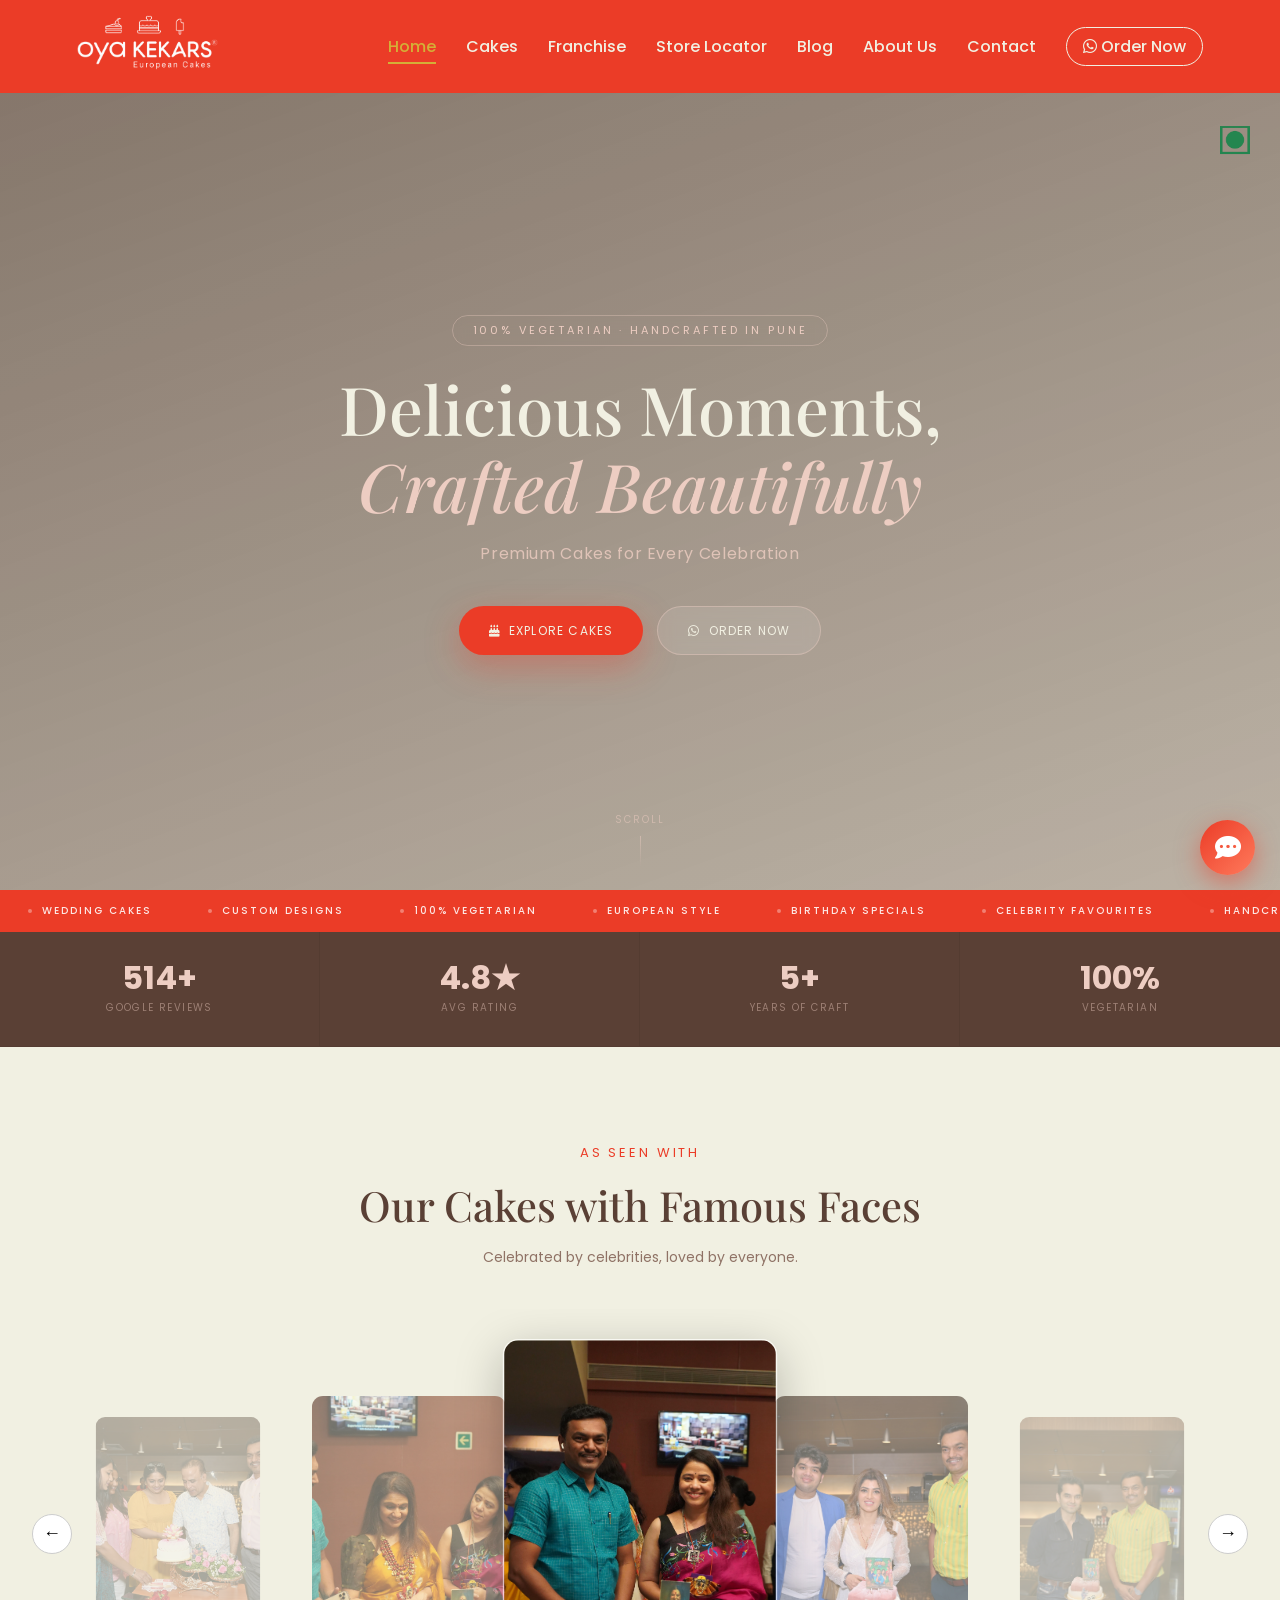
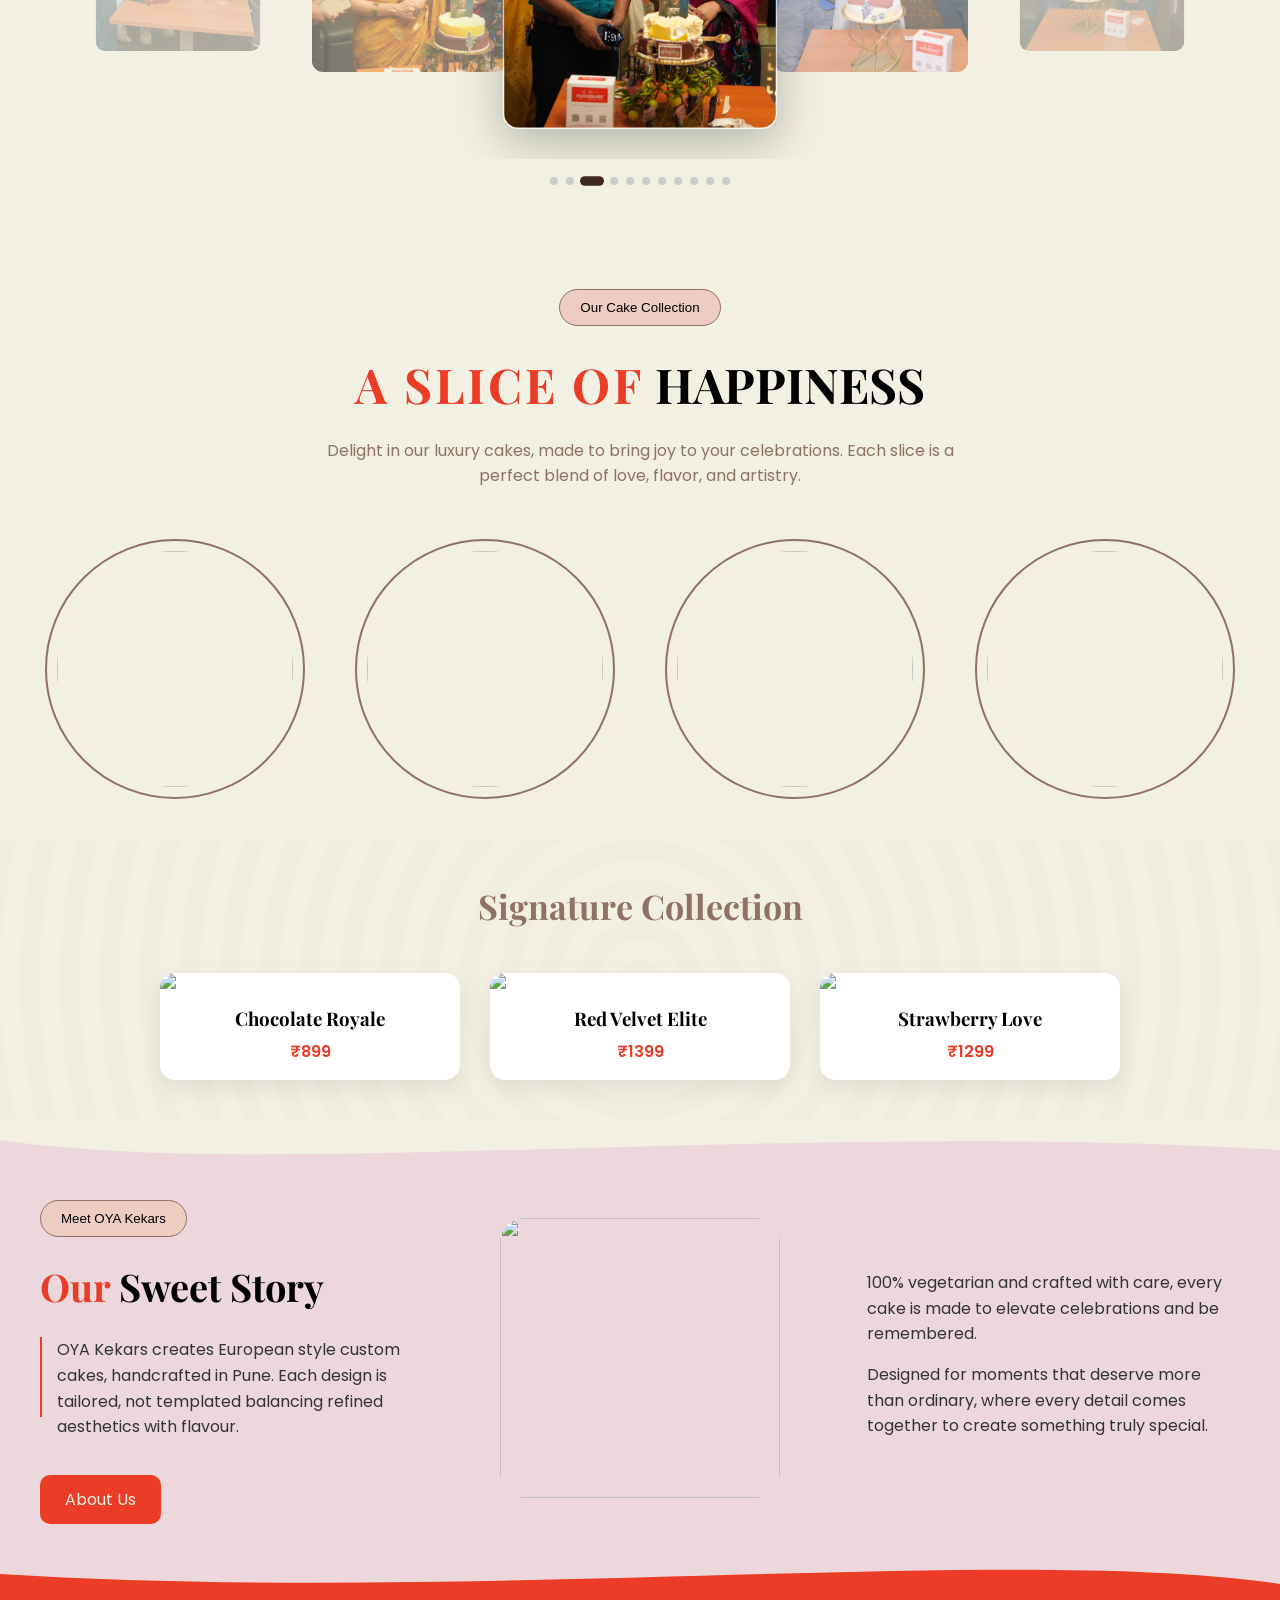
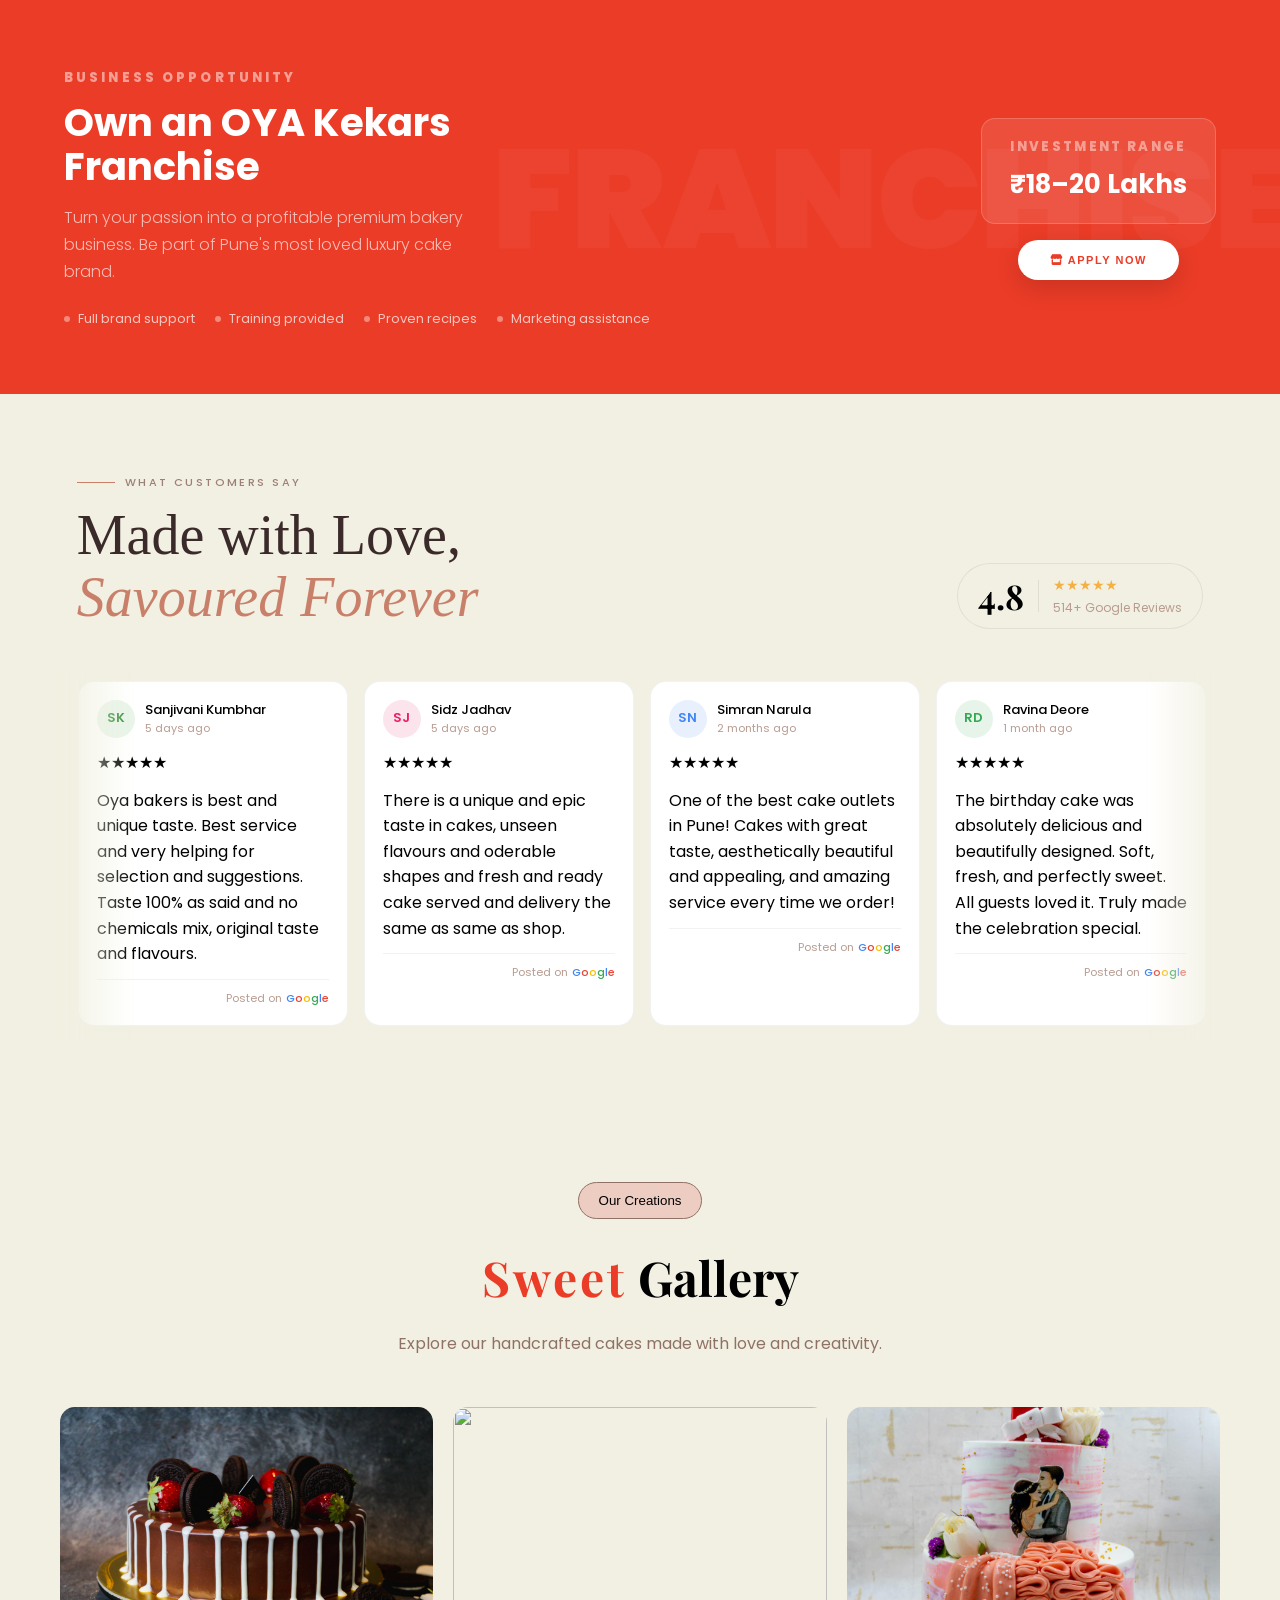
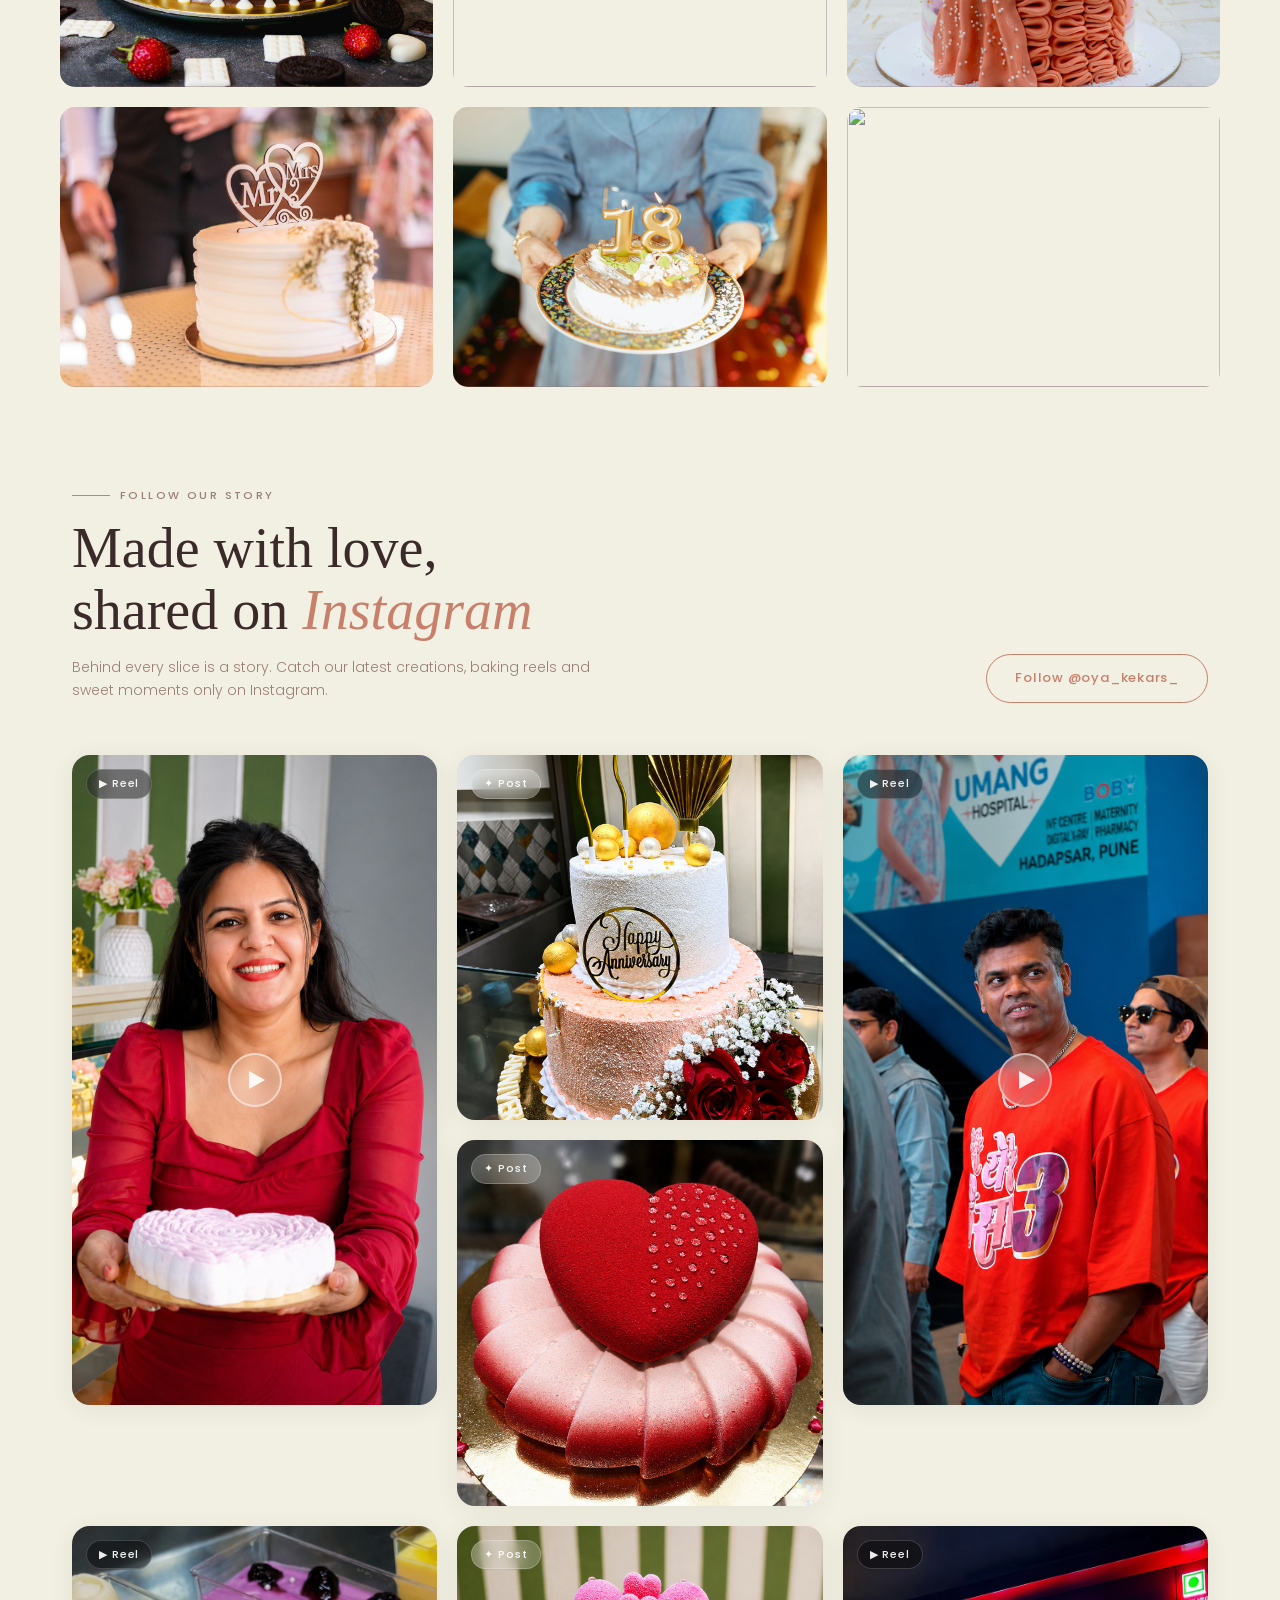
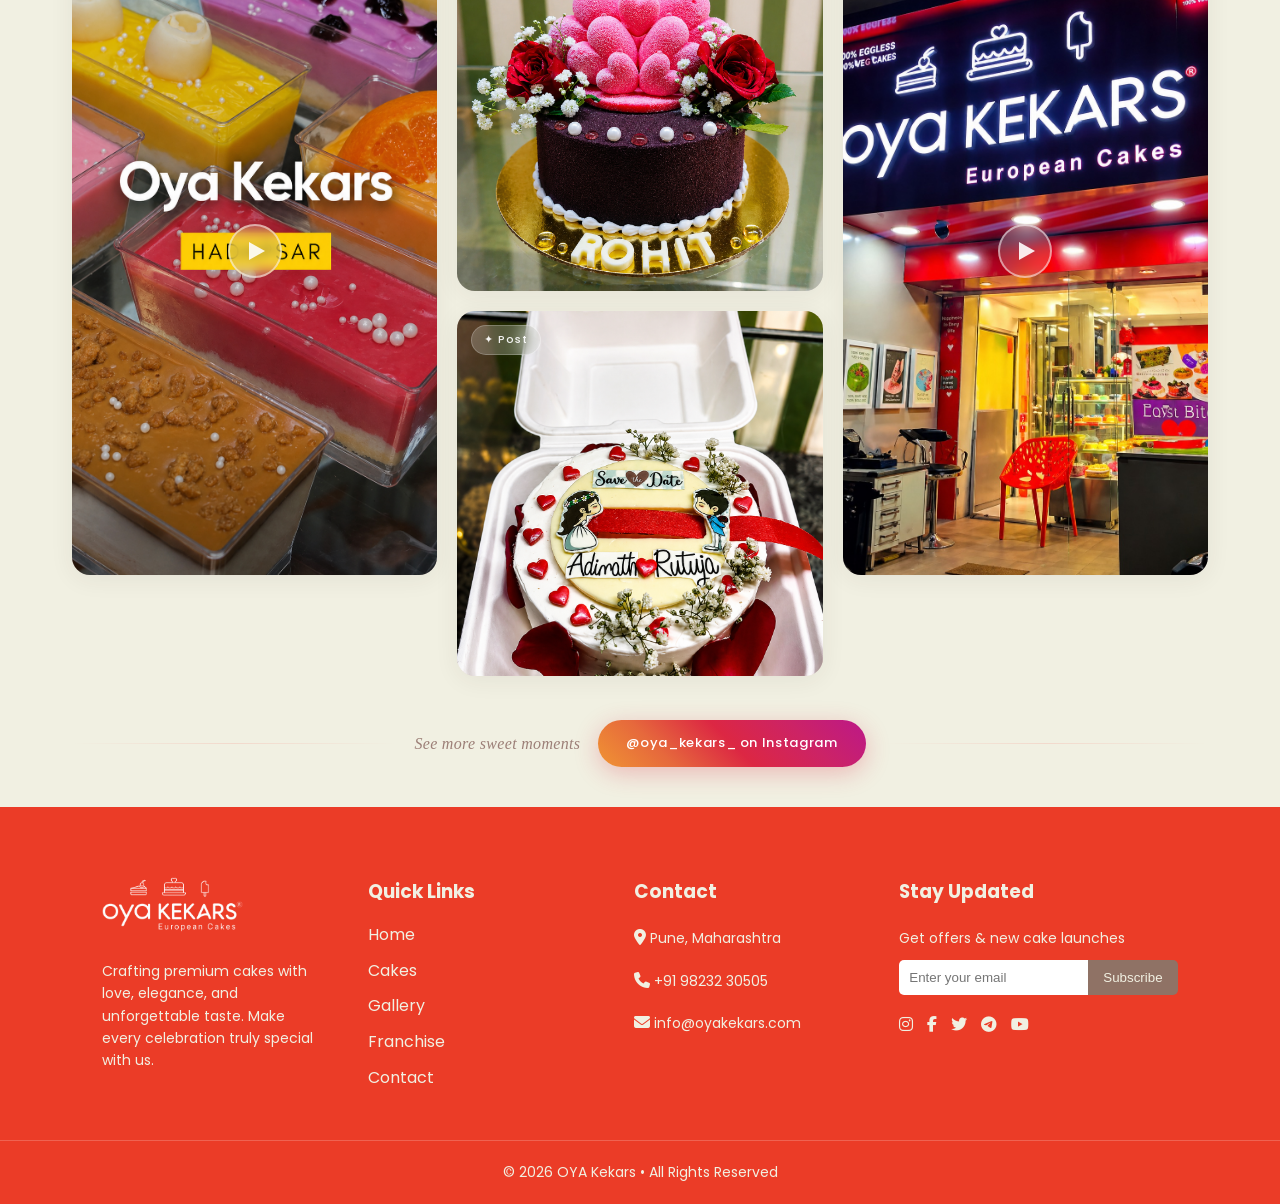
==== commit e46ed789: "update" ====
--- a/index.html
+++ b/index.html
@@ -672,7 +672,7 @@
                     </div>
                     <span class="wa-icon"><i class="fa-brands fa-whatsapp"></i></span>
                 </button>
-                <button class="branch-item" data-phone="917750707581">
+                <button class="branch-item" data-phone="917350707581">
                     <div class="branch-icon"><i class="fa-solid fa-location-dot"></i></div>
                     <div>
                         <p class="branch-name">Rajarampuri</p>
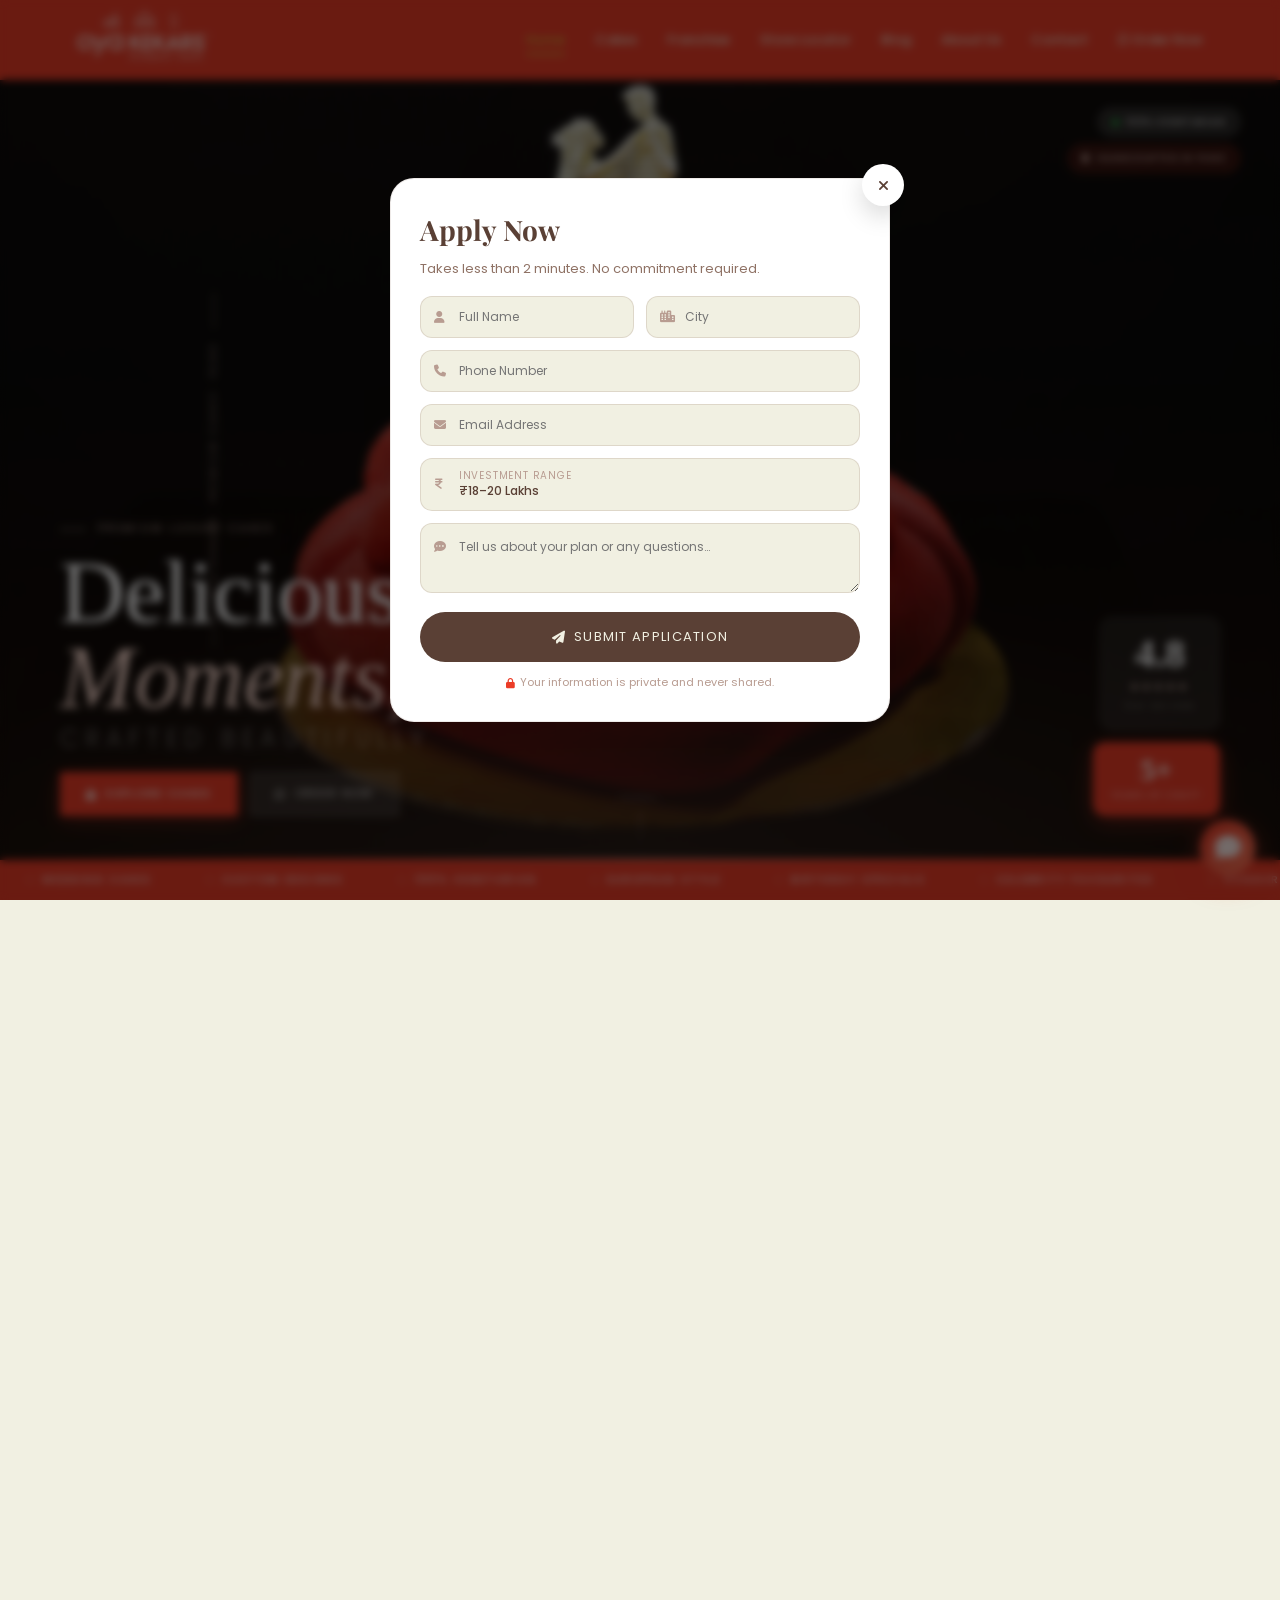
==== commit b5bd90a6: "updates" ====
--- a/index.html
+++ b/index.html
@@ -20,26 +20,81 @@
 
     <div id="navbar"></div>
 
-    <section class="hero-section">
-        <video autoplay muted loop playsinline class="hero-video">
-            <source src="videos/video1.mp4" type="video/mp4">
-        </video>
-        <div class="hero-overlay">
-            <span class="hero-eyebrow">100% Vegetarian · Handcrafted in Pune</span>
-            <h1>Delicious Moments,<br><em>Crafted Beautifully</em></h1>
-            <p>Premium Cakes for Every Celebration</p>
-            <div class="hero-actions">
-                <a href="cake.html" class="hero-btn primary"><i class="fas fa-cake-candles"></i> Explore Cakes</a>
-                <a class="hero-btn outline order-btn"><i class="fab fa-whatsapp"></i> Order Now</a>
-            </div>
-        </div>
-        <img src="images/veg-icon.png" class="video-icon" alt="Veg icon">
+    <div class="nav-spacer"></div>
+
+    <section class="hero">
+
+        <div class="hero-bg">
+            <img src="images/toWEBP/SGP_12000.webp" alt="OYA Kekars Hero Cake" loading="eager"
+                onerror="this.parentElement.style.background='linear-gradient(160deg,var(--brown-dk) 0%,#2a1810 100%)';this.remove()">
+        </div>
+
+        <div class="hero-overlay"></div>
+        <div class="hero-grain"></div>
+
+        <div class="hero-brand-vert">
+            <div class="brand-vert-line"></div>
+            <span class="brand-vert-text">OYA Kekars · Premium Cakes · Pune</span>
+            <div class="brand-vert-line"></div>
+        </div>
+
+        <div class="hero-pills">
+            <div class="pill pill-veg">
+                <div class="vdot"></div>
+                100% Vegetarian
+            </div>
+            <div class="pill pill-loc">
+                <i class="fas fa-location-dot" style="font-size:9px;"></i>
+                Handcrafted in Pune
+            </div>
+        </div>
+
+        <div class="hero-content">
+            <div class="hero-text">
+                <div class="hero-kicker">
+                    <div class="kicker-line"></div>
+                    <span class="kicker-text">Premium Luxury Cakes</span>
+                </div>
+                <h1 class="hero-headline">
+                    <span class="hl-1">Delicious</span>
+                    <span class="hl-2">Moments,</span>
+                    <span class="hl-3">Crafted Beautifully</span>
+                </h1>
+                <div class="hero-actions">
+                    <a href="cake.html" class="btn-primary">
+                        <i class="fas fa-cake-candles"></i>
+                        Explore Cakes
+                    </a>
+                    <a class="btn-glass order-btn">
+                        <i class="fab fa-whatsapp"></i>
+                        Order Now
+                    </a>
+                </div>
+            </div>
+
+            <div class="hero-rating-card">
+                <div class="rating-box">
+                    <div class="rating-num">4.8</div>
+                    <div class="rating-stars">★★★★★</div>
+                    <div class="rating-count">514+ Reviews</div>
+                </div>
+                <div class="years-box">
+                    <div class="years-num">5+</div>
+                    <div class="years-label">Years of Craft</div>
+                </div>
+            </div>
+        </div>
+
         <div class="hero-scroll">
-            <span>Scroll</span>
-            <div class="scroll-line"></div>
-        </div>
-    </section>
-
+            <span class="scroll-label">Scroll</span>
+            <div class="scroll-bar"></div>
+        </div>
+
+        <div class="hero-rule"></div>
+
+    </section>
+
+    <!-- MARQUEE — flex-shrink:0 always visible -->
     <div class="marquee-bar" aria-hidden="true">
         <div class="marquee-track">
             <div class="marquee-item">
@@ -93,23 +148,6 @@
         </div>
     </div>
 
-    <div class="home-stats-strip">
-        <div class="stat-cell">
-            <div class="stat-num">514<span>+</span></div>
-            <div class="stat-label">Google Reviews</div>
-        </div>
-        <div class="stat-cell">
-            <div class="stat-num">4.8<span>★</span></div>
-            <div class="stat-label">Avg Rating</div>
-        </div>
-        <div class="stat-cell">
-            <div class="stat-num">5<span>+</span></div>
-            <div class="stat-label">Years of Craft</div>
-        </div>
-        <div class="stat-cell">
-            <div class="stat-num">100<span>%</span></div>
-            <div class="stat-label">Vegetarian</div>
-        </div>
     </div>
 
     <section class="celebrity-section">
@@ -124,17 +162,17 @@
             <div class="carousel">
                 <div class="carousel-track" id="track">
 
-                    <div class="card"><img src="images/celeb/gulkand.jpg"></div>
-                    <div class="card"><img src="images/celeb/jarang 1.jpg"></div>
-                    <div class="card"><img src="images/celeb/jarang.jpg"></div>
-                    <div class="card"><img src="images/celeb/mhnje vaghache pnje 1.jpg"></div>
-                    <div class="card"><img src="images/celeb/mhnje vaghache pnje.jpg"></div>
-                    <div class="card"><img src="images/celeb/prajkta mali.jpg"></div>
-                    <div class="card"><img src="images/celeb/prathana behere.jpg"></div>
-                    <div class="card"><img src="images/celeb/samsara 1.jpg"></div>
-                    <div class="card"><img src="images/celeb/samsara.jpg"></div>
-                    <div class="card"><img src="images/celeb/ye re paisa 1.jpg"></div>
-                    <div class="card"><img src="images/celeb/ye re paisa.jpg"></div>
+                    <div class="card"><img src="images/celebtoWEBP/gulkand.webp" loading="lazy"></div>
+                    <div class="card"><img src="images/celebtoWEBP/jarang 1.webp" loading="lazy"></div>
+                    <div class="card"><img src="images/celebtoWEBP/jarang.webp" loading="lazy"></div>
+                    <div class="card"><img src="images/celebtoWEBP/mhnje vaghache pnje 1.webp" loading="lazy"></div>
+                    <div class="card"><img src="images/celebtoWEBP/mhnje vaghache pnje.webp" loading="lazy"></div>
+                    <div class="card"><img src="images/celebtoWEBP/prajkta mali.webp" loading="lazy"></div>
+                    <div class="card"><img src="images/celebtoWEBP/prathana behere.webp" loading="lazy"></div>
+                    <div class="card"><img src="images/celebtoWEBP/samsara 1.webp" loading="lazy"></div>
+                    <div class="card"><img src="images/celebtoWEBP/samsara.webp" loading="lazy"></div>
+                    <div class="card"><img src="images/celebtoWEBP/ye re paisa 1.webp" loading="lazy"></div>
+                    <div class="card"><img src="images/celebtoWEBP/ye re paisa.webp" loading="lazy"></div>
                 </div>
             </div>
             <button class="cel-arrow" id="celNext" aria-label="Next">&#8594;</button>
@@ -169,25 +207,25 @@
 
             <div class="cake-card">
                 <div class="cake-img">
-                    <img src="images/cakes/IMG_2368.JPG" alt="">
+                    <img src="images/toWEBP/IMG_2368.webp" loading="lazy" alt="">
                 </div>
             </div>
 
             <div class="cake-card">
                 <div class="cake-img">
-                    <img src="images/cakes/IMG_2313.JPG" alt="">
+                    <img src="images/toWEBP/IMG_2313.webp" loading="lazy" alt="">
                 </div>
             </div>
 
             <div class="cake-card">
                 <div class="cake-img">
-                    <img src="images/cakes/IMG_2364.JPG" alt="">
+                    <img src="images/toWEBP/IMG_2364.webp" loading="lazy" alt="">
                 </div>
             </div>
 
             <div class="cake-card">
                 <div class="cake-img">
-                    <img src="images/cakes/IMG_2261.JPG" alt="">
+                    <img src="images/toWEBP/IMG_2261.webp" loading="lazy" alt="">
                 </div>
             </div>
 
@@ -200,7 +238,7 @@
 
         <div class="featured-grid">
             <div class="featured-card">
-                <img src="images/signatureCollection/SGP_1280 copy.jpg">
+                <img src="images/toWEBP/SGP_1280copy.webp" loading="lazy">
                 <div class="card-info">
                     <h3>Chocolate Royale</h3>
                     <p>₹899</p>
@@ -208,7 +246,7 @@
             </div>
 
             <div class="featured-card">
-                <img src="images/signatureCollection/SGP_1226 copy.jpg">
+                <img src="images/toWEBP/SGP_1226copy.webp" loading="lazy">
                 <div class="card-info">
                     <h3>Red Velvet Elite</h3>
                     <p>₹1399</p>
@@ -216,7 +254,7 @@
             </div>
 
             <div class="featured-card">
-                <img src="images/signatureCollection/SGP_1200 copy.jpg">
+                <img src="images/toWEBP/SGP_1200copy.webp" loading="lazy">
                 <div class="card-info">
                     <h3>Strawberry Love</h3>
                     <p>₹1299</p>
@@ -434,32 +472,32 @@
         <div class="gallery-grid">
 
             <div class="gallery-item">
-                <img src="images/gallery/chocolate-cake.jpg" alt="">
+                <img src="images/gallery/chocolate-cake.webp" alt="" loading="lazy">
                 <div class="overlay">Chocolate Delight</div>
             </div>
 
             <div class="gallery-item">
-                <img src="images/gallery/strawberry-cake.JPG" alt="">
+                <img src="images/gallery/strawberry-cake.webp" alt="" loading="lazy">
                 <div class="overlay">Strawberry Bliss</div>
             </div>
 
             <div class="gallery-item">
-                <img src="images/gallery/designer-cake.jpg" alt="">
+                <img src="images/gallery/designer-cake.webp" alt="" loading="lazy">
                 <div class="overlay">Designer Cake</div>
             </div>
 
             <div class="gallery-item">
-                <img src="images/gallery/wedding-special.jpg" alt="">
+                <img src="images/gallery/wedding-special.webp" alt="" loading="lazy">
                 <div class="overlay">Wedding Special</div>
             </div>
 
             <div class="gallery-item">
-                <img src="images/gallery/birthday-cake.jpg" alt="">
+                <img src="images/gallery/birthday-cake.webp" alt="" loading="lazy">
                 <div class="overlay">Birthday Cake</div>
             </div>
 
             <div class="gallery-item">
-                <img src="images/gallery/premium-cake.jpg" alt="">
+                <img src="images/gallery/premium-cake.webp" alt="" loading="lazy">
                 <div class="overlay">Premium Collection</div>
             </div>
 
@@ -635,7 +673,7 @@
                 <button class="branch-item" data-phone="919823230505">
                     <div class="branch-icon"><i class="fa-solid fa-location-dot"></i></div>
                     <div>
-                        <p class="branch-name">Hadapsar (Main Branch)</p>
+                        <p class="branch-name">Hadapsar</p>
                         <p class="branch-city">Pune</p>
                     </div>
                     <span class="wa-icon"><i class="fa-brands fa-whatsapp"></i></span>
--- a/css/style.css
+++ b/css/style.css
@@ -1,15 +1,21 @@
-* {
+*,
+*::before,
+*::after {
     margin: 0;
     padding: 0;
     box-sizing: border-box;
 }
 
-html {
+html,
+body {
+    height: 100%;
     scroll-behavior: smooth;
+    overflow-x: hidden;
 }
 
 :root {
     --red: #EB3C27;
+    --red-dark: #C42F1C;
     --blush: #EDCDC2;
     --rose: #ECD8DC;
     --cream: #F1F0E2;
@@ -17,21 +23,25 @@
     --brown-dk: #5a4035;
     --brown-lt: #b89c91;
     --white: #ffffff;
+    --font-serif: 'Cormorant Garamond', serif;
+    --font-sans: 'Poppins', sans-serif;
+    --navbar-h: 80px;
+    --marquee-h: 40px;
 }
 
 body {
-    font-family: 'Poppins', sans-serif;
+    font-family: var(--font-sans);
     background: var(--cream);
     color: #000;
     line-height: 1.6;
-    padding-top: 80px;
-}
-
-@media (max-width: 768px) {
-    body {
-        padding-top: 70px;
-        overflow-x: hidden;
-    }
+}
+
+.page-top {
+    display: flex;
+    flex-direction: column;
+    height: 100dvh;
+    height: 100vh;
+    min-height: 600px;
 }
 
 .navbar {
@@ -39,15 +49,30 @@
     top: 0;
     left: 0;
     width: 100%;
-    padding: 15px 6%;
-    display: flex;
-    align-items: center;
-    background: #EB3C27;
+    height: var(--navbar-h);
+    padding: 0 6%;
+    display: flex;
+    align-items: center;
+    background: var(--red);
     z-index: 9999;
+    flex-shrink: 0;
+    transition: box-shadow 0.3s;
+}
+
+.navbar.scrolled {
+    box-shadow: 0 2px 20px rgba(0, 0, 0, 0.18);
+}
+
+.logo-text {
+    font-family: var(--font-serif);
+    font-size: 26px;
+    font-weight: 600;
+    color: var(--cream);
+    letter-spacing: 0.04em;
 }
 
 .logo img {
-    height: 55px;
+    height: 52px;
     width: auto;
 }
 
@@ -59,22 +84,27 @@
 }
 
 .nav-links a {
-    color: #F1F0E2;
+    color: rgba(241, 240, 226, 0.9);
     text-decoration: none;
+    font-size: 13px;
     font-weight: 500;
     position: relative;
-    transition: 0.3s;
+    transition: color 0.25s;
 }
 
 .nav-links a::after {
-    content: "";
+    content: '';
     position: absolute;
     width: 0%;
     height: 2px;
     bottom: -5px;
     left: 0;
     background: #D4AF37;
-    transition: 0.3s;
+    transition: width 0.3s;
+}
+
+.nav-links a:hover {
+    color: #fff;
 }
 
 .nav-links a:hover::after {
@@ -86,325 +116,470 @@
 }
 
 .nav-links a.active::after {
-    content: "";
-    position: absolute;
     width: 100%;
-    height: 2px;
-    bottom: -5px;
-    left: 0;
-    background: #D4AF37;
-}
-
-.nav-links a.btn-outline::after {
-    display: none;
-}
-
-.nav-links a.btn-outline:hover::after {
-    width: 0;
-}
-
-.btn-outline {
-    border: 1px solid #F1F0E2;
+}
+
+.nav-links a.nav-outline {
+    border: 1px solid rgba(241, 240, 226, 0.6);
     padding: 6px 16px;
     border-radius: 25px;
-    transition: 0.3s;
-}
-
-.btn-outline:hover {
-    background: #F1F0E2;
-    color: #EB3C27;
+}
+
+.nav-links a.nav-outline::after {
+    display: none;
+}
+
+.nav-links a.nav-outline:hover {
+    background: var(--cream);
+    color: var(--red);
+    border-color: var(--cream);
 }
 
 .hamburger {
     display: none;
-    font-size: 24px;
-    color: #F1F0E2;
+    font-size: 22px;
+    color: var(--cream);
     cursor: pointer;
-    margin-left: 20px;
+    margin-left: auto;
+    padding: 4px;
 }
 
 body.menu-open {
     overflow: hidden;
 }
 
-@media (max-width: 992px) {
-    .navbar {
-        padding: 12px 5%;
-    }
-
-    .logo img {
-        height: 44px;
-    }
-
-    .hamburger {
-        display: block;
-        margin-left: auto;
-    }
-
-    .nav-links {
-        position: fixed;
-        top: 68px;
-        right: -100%;
-        width: 260px;
-        height: calc(100vh - 68px);
-        background: #EB3C27;
-        flex-direction: column;
-        align-items: flex-start;
-        padding: 24px 24px 40px;
-        gap: 22px;
-        transition: right 0.4s ease;
-        box-shadow: -5px 0 20px rgba(0, 0, 0, 0.2);
-        z-index: 5000;
-        overflow-y: auto;
-    }
-
-    .nav-links.active {
-        right: 0;
-    }
-
-    .nav-links a {
-        font-size: 15px;
-        width: 100%;
-    }
-
-    .btn-outline {
-        width: fit-content;
-    }
-}
-
-.hero-section {
-    position: relative;
-    width: 100%;
-    height: 90vh;
-    overflow: hidden;
-}
-
-.hero-video {
+.nav-spacer {
+    height: var(--navbar-h);
+    flex-shrink: 0;
+}
+
+.hero {
+  position: relative;
+  width: 100%;
+  height: var(--hero-h, calc(100vh - 80px - 40px)); 
+  overflow: hidden;
+  display: flex;
+  align-items: flex-end;
+}
+
+.hero-bg {
     position: absolute;
-    top: 50%;
-    left: 50%;
+    inset: 0;
+    z-index: 0;
+}
+
+.hero-bg img {
     width: 100%;
     height: 100%;
     object-fit: cover;
-    transform: translate(-50%, -50%);
+    object-position: center top;
+    display: block;
+    animation: kenBurns 14s ease-out forwards;
+    transform-origin: center center;
+}
+
+@keyframes kenBurns {
+    from {
+        transform: scale(1.08);
+    }
+
+    to {
+        transform: scale(1);
+    }
 }
 
 .hero-overlay {
+    position: absolute;
+    inset: 0;
+    z-index: 1;
+    background:
+        linear-gradient(to top,
+            rgba(26, 14, 8, 0.85) 0%,
+            rgba(26, 14, 8, 0.48) 32%,
+            rgba(26, 14, 8, 0.14) 62%,
+            rgba(26, 14, 8, 0.04) 100%),
+        linear-gradient(to bottom,
+            rgba(26, 14, 8, 0.2) 0%,
+            transparent 28%);
+}
+
+.hero-overlay::after {
+    content: '';
+    position: absolute;
+    inset: 0;
+    background: radial-gradient(ellipse 80% 55% at 50% 100%,
+            rgba(237, 205, 194, 0.07) 0%,
+            transparent 70%);
+}
+
+.hero-grain {
+    position: absolute;
+    inset: 0;
+    z-index: 2;
+    opacity: 0.03;
+    background-image: url("data:image/svg+xml,%3Csvg viewBox='0 0 256 256' xmlns='http://www.w3.org/2000/svg'%3E%3Cfilter id='n'%3E%3CfeTurbulence type='fractalNoise' baseFrequency='0.9' numOctaves='4' stitchTiles='stitch'/%3E%3C/filter%3E%3Crect width='100%25' height='100%25' filter='url(%23n)'/%3E%3C/svg%3E");
+    background-size: 180px 180px;
+    pointer-events: none;
+}
+
+.hero-brand-vert {
+    position: absolute;
+    left: 36px;
+    top: 50%;
+    transform: translateY(-50%) rotate(-90deg);
+    transform-origin: center center;
+    z-index: 10;
+    display: flex;
+    align-items: center;
+    gap: 14px;
+    opacity: 0;
+    animation: fadeIn 1s ease 1.4s forwards;
+}
+
+.brand-vert-line {
+    width: 36px;
+    height: 1px;
+    background: rgba(237, 205, 194, 0.38);
+    flex-shrink: 0;
+}
+
+.brand-vert-text {
+    font-size: 9px;
+    font-weight: 500;
+    letter-spacing: 0.3em;
+    text-transform: uppercase;
+    color: rgba(237, 205, 194, 0.55);
+    white-space: nowrap;
+}
+
+.hero-pills {
+    position: absolute;
+    top: 28px;
+    right: 40px;
+    z-index: 10;
+    display: flex;
+    flex-direction: column;
+    align-items: flex-end;
+    gap: 8px;
+    opacity: 0;
+    animation: fadeSlideLeft 0.8s ease 0.9s forwards;
+}
+
+.pill {
+    display: inline-flex;
+    align-items: center;
+    gap: 7px;
+    backdrop-filter: blur(12px);
+    -webkit-backdrop-filter: blur(12px);
+    border-radius: 100px;
+    padding: 6px 13px;
+    font-size: 9px;
+    font-weight: 500;
+    letter-spacing: 0.14em;
+    text-transform: uppercase;
+}
+
+.pill-veg {
+    background: rgba(255, 255, 255, 0.12);
+    color: #fff;
+    border: 1px solid rgba(255, 255, 255, 0.2);
+}
+
+.pill-veg .vdot {
+    width: 7px;
+    height: 7px;
+    background: #28A745;
+    border-radius: 50%;
+    flex-shrink: 0;
+}
+
+.pill-loc {
+    background: rgba(235, 60, 39, 0.18);
+    color: var(--blush);
+    border: 1px solid rgba(235, 60, 39, 0.3);
+}
+
+.hero-content {
     position: relative;
-    z-index: 2;
-    height: 100%;
-    display: flex;
-    flex-direction: column;
-    justify-content: center;
-    align-items: center;
-    text-align: center;
-    background: linear-gradient(160deg, rgba(44, 18, 8, 0.55) 0%, rgba(90, 64, 53, 0.35) 100%);
-    padding: 0 2rem;
-}
-
-.hero-eyebrow {
-    font-size: 11px;
+    z-index: 10;
+    width: 100%;
+    padding: 0 60px 44px;
+    display: grid;
+    grid-template-columns: 1fr auto;
+    align-items: flex-end;
+    gap: 40px;
+}
+
+.hero-kicker {
+    display: flex;
+    align-items: center;
+    gap: 12px;
+    margin-bottom: 12px;
+    opacity: 0;
+    animation: revealUp 0.7s cubic-bezier(0.22, 1, 0.36, 1) 0.5s forwards;
+}
+
+.kicker-line {
+    width: 26px;
+    height: 1px;
+    background: var(--blush);
+    opacity: 0.65;
+}
+
+.kicker-text {
+    font-size: 10px;
+    font-weight: 400;
+    letter-spacing: 0.28em;
+    text-transform: uppercase;
+    color: rgba(237, 205, 194, 0.8);
+}
+
+.hero-headline {
+    font-family: var(--font-serif);
+    font-weight: 300;
+    line-height: 0.95;
+    letter-spacing: -0.01em;
+    color: var(--white);
+    margin-bottom: 22px;
+}
+
+.hero-headline .hl-1 {
+    display: block;
+    font-size: clamp(48px, 7vw, 100px);
+    opacity: 0;
+    animation: revealUp 0.85s cubic-bezier(0.22, 1, 0.36, 1) 0.65s forwards;
+}
+
+.hero-headline .hl-2 {
+    display: block;
+    font-size: clamp(48px, 7vw, 100px);
+    font-style: italic;
+    color: var(--blush);
+    opacity: 0;
+    animation: revealUp 0.85s cubic-bezier(0.22, 1, 0.36, 1) 0.78s forwards;
+}
+
+.hero-headline .hl-3 {
+    display: block;
+    font-size: clamp(14px, 1.9vw, 30px);
+    font-style: normal;
+    font-weight: 300;
+    color: rgba(255, 255, 255, 0.38);
     letter-spacing: 0.26em;
     text-transform: uppercase;
-    color: var(--blush);
-    border: 0.5px solid rgba(237, 205, 194, 0.35);
-    padding: 6px 20px;
-    border-radius: 30px;
-    margin-bottom: 1.5rem;
-    backdrop-filter: blur(6px);
-}
-
-.hero-overlay h1 {
-    font-family: 'Playfair Display', serif;
-    font-size: clamp(2.4rem, 5.5vw, 4.2rem);
+    font-family: var(--font-sans);
+    margin-top: 8px;
+    opacity: 0;
+    animation: revealUp 0.85s cubic-bezier(0.22, 1, 0.36, 1) 0.9s forwards;
+}
+
+.hero-actions {
+    display: flex;
+    gap: 12px;
+    flex-wrap: wrap;
+    opacity: 0;
+    animation: revealUp 0.8s cubic-bezier(0.22, 1, 0.36, 1) 1.05s forwards;
+}
+
+.btn-primary {
+    display: inline-flex;
+    align-items: center;
+    gap: 9px;
+    padding: 13px 26px;
+    background: var(--red);
+    color: #fff;
+    font-family: var(--font-sans);
+    font-size: 11px;
     font-weight: 500;
-    color: var(--cream);
-    line-height: 1.15;
-    margin-bottom: 1rem;
-    max-width: 780px;
-}
-
-.hero-overlay h1 em {
-    font-style: italic;
-    color: var(--blush);
-}
-
-.hero-overlay p {
-    font-size: 16px;
-    color: rgba(237, 205, 194, 0.8);
-    margin-bottom: 2.5rem;
-    letter-spacing: 0.04em;
-}
-
-.hero-actions {
-    display: flex;
-    gap: 14px;
-    flex-wrap: wrap;
-    justify-content: center;
-}
-
-.hero-btn {
-    display: inline-flex;
-    align-items: center;
-    gap: 8px;
-    padding: 14px 30px;
-    border-radius: 40px;
-    font-family: 'Poppins', sans-serif;
-    font-size: 12px;
-    letter-spacing: 0.1em;
+    letter-spacing: 0.12em;
     text-transform: uppercase;
     text-decoration: none;
-    transition: all 0.25s ease;
+    border: none;
     cursor: pointer;
-    border: none;
-}
-
-.hero-btn.primary {
+    border-radius: 2px;
+    transition: background 0.25s, transform 0.2s, box-shadow 0.25s;
+    box-shadow: 0 4px 20px rgba(235, 60, 39, 0.3);
+}
+
+.btn-primary:hover {
+    background: var(--red-dark);
+    transform: translateY(-2px);
+    box-shadow: 0 8px 28px rgba(235, 60, 39, 0.45);
+}
+
+.btn-glass {
+    display: inline-flex;
+    align-items: center;
+    gap: 9px;
+    padding: 12px 24px;
+    background: rgba(255, 255, 255, 0.1);
+    color: rgba(255, 255, 255, 0.88);
+    font-family: var(--font-sans);
+    font-size: 11px;
+    font-weight: 400;
+    letter-spacing: 0.12em;
+    text-transform: uppercase;
+    text-decoration: none;
+    border: 1px solid rgba(255, 255, 255, 0.22);
+    cursor: pointer;
+    border-radius: 2px;
+    backdrop-filter: blur(8px);
+    transition: background 0.25s, border-color 0.25s, transform 0.2s;
+}
+
+.btn-glass:hover {
+    background: rgba(255, 255, 255, 0.16);
+    border-color: rgba(255, 255, 255, 0.38);
+    transform: translateY(-2px);
+}
+
+.hero-rating-card {
+    display: flex;
+    flex-direction: column;
+    gap: 12px;
+    align-items: flex-end;
+    opacity: 0;
+    animation: fadeSlideLeft 0.8s cubic-bezier(0.22, 1, 0.36, 1) 1.1s forwards;
+}
+
+.rating-box {
+    background: rgba(255, 255, 255, 0.08);
+    border: 1px solid rgba(255, 255, 255, 0.13);
+    backdrop-filter: blur(16px);
+    -webkit-backdrop-filter: blur(16px);
+    border-radius: 12px;
+    padding: 16px 20px;
+    text-align: center;
+    min-width: 120px;
+}
+
+.rating-num {
+    font-family: var(--font-serif);
+    font-size: 40px;
+    font-weight: 600;
+    color: #fff;
+    line-height: 1;
+    margin-bottom: 5px;
+}
+
+.rating-stars {
+    color: var(--blush);
+    font-size: 10px;
+    letter-spacing: 3px;
+    margin-bottom: 5px;
+}
+
+.rating-count {
+    font-size: 8.5px;
+    font-weight: 400;
+    letter-spacing: 0.15em;
+    text-transform: uppercase;
+    color: rgba(255, 255, 255, 0.35);
+}
+
+.years-box {
     background: var(--red);
-    color: var(--cream);
-    box-shadow: 0 12px 35px rgba(235, 60, 39, 0.35);
-}
-
-.hero-btn.primary:hover {
-    background: #d03420;
-    transform: translateY(-3px);
-}
-
-.hero-btn.outline {
-    background: rgba(255, 255, 255, 0.1);
-    color: var(--cream);
-    border: 1px solid rgba(237, 205, 194, 0.4);
-    backdrop-filter: blur(8px);
-}
-
-.hero-btn.outline:hover {
-    background: rgba(255, 255, 255, 0.18);
-    transform: translateY(-3px);
-}
-
-.video-icon {
-    position: absolute;
-    top: 60px;
-    right: 15px;
-    left: auto;
-    transform: translate(-50%, -50%);
-    width: 30px;
-    height: auto;
-    z-index: 2;
-    pointer-events: none;
+    border-radius: 12px;
+    padding: 13px 18px;
+    text-align: center;
+    min-width: 120px;
+    box-shadow: 0 6px 22px rgba(235, 60, 39, 0.35);
+}
+
+.years-num {
+    font-family: var(--font-serif);
+    font-size: 30px;
+    font-weight: 600;
+    color: #fff;
+    line-height: 1;
+    margin-bottom: 4px;
+}
+
+.years-label {
+    font-size: 8.5px;
+    font-weight: 500;
+    letter-spacing: 0.18em;
+    text-transform: uppercase;
+    color: rgba(255, 255, 255, 0.68);
 }
 
 .hero-scroll {
     position: absolute;
-    bottom: 1.5rem;
+    bottom: 12px;
     left: 50%;
     transform: translateX(-50%);
-    z-index: 3;
+    z-index: 10;
     display: flex;
     flex-direction: column;
     align-items: center;
-    gap: 8px;
-}
-
-.hero-scroll span {
-    font-size: 10px;
-    letter-spacing: 0.2em;
+    gap: 6px;
+    opacity: 0;
+    animation: fadeIn 0.8s ease 1.6s forwards;
+}
+
+.scroll-label {
+    font-size: 8px;
+    font-weight: 400;
+    letter-spacing: 0.26em;
     text-transform: uppercase;
-    color: rgba(237, 205, 194, 0.5);
-}
-
-.scroll-line {
+    color: rgba(255, 255, 255, 0.28);
+}
+
+.scroll-bar {
     width: 1px;
-    height: 30px;
-    background: linear-gradient(to bottom, rgba(237, 205, 194, 0.5), transparent);
-    animation: scrollPulse 2s ease-in-out infinite;
-}
-
-@keyframes scrollPulse {
-
-    0%,
+    height: 36px;
+    background: linear-gradient(to bottom, rgba(255, 255, 255, 0.4), transparent);
+    animation: scrollAnim 2.4s ease-in-out infinite 1.8s;
+}
+
+@keyframes scrollAnim {
+    0% {
+        transform: scaleY(0);
+        transform-origin: top;
+        opacity: 1;
+    }
+
+    50% {
+        transform: scaleY(1);
+        transform-origin: top;
+        opacity: 1;
+    }
+
+    51% {
+        transform: scaleY(1);
+        transform-origin: bottom;
+        opacity: 1;
+    }
+
     100% {
-        opacity: 0.4;
-        transform: scaleY(1);
-    }
-
-    50% {
-        opacity: 1;
-        transform: scaleY(1.15);
-    }
-}
-
-@media (max-width: 768px) {
-    .hero-section {
-        height: 85vh;
-        min-height: 500px;
-    }
-
-    .hero-overlay {
-        padding: 0 1.25rem;
-    }
-
-    .hero-eyebrow {
-        font-size: 9px;
-        letter-spacing: 0.18em;
-        padding: 5px 14px;
-        margin-bottom: 1rem;
-    }
-
-    .hero-overlay h1 {
-        font-size: clamp(1.7rem, 7vw, 2.4rem);
-        margin-bottom: 0.75rem;
-    }
-
-    .hero-overlay p {
-        font-size: 13px;
-        margin-bottom: 1.8rem;
-    }
-
-    .hero-actions {
-        flex-direction: column;
-        align-items: center;
-        gap: 10px;
-        width: 100%;
-    }
-
-    .hero-btn {
-        width: 80%;
-        max-width: 280px;
-        justify-content: center;
-        padding: 13px 24px;
-        font-size: 11px;
-    }
-
-    .video-icon {
-        width: 44px;
-        top: 50px;
-        right: 10px;
-    }
-
-    .hero-scroll {
-        bottom: 1rem;
-    }
-}
-
-@media (max-width: 480px) {
-    .hero-section {
-        height: 80vh;
-    }
-
-    .hero-overlay h1 {
-        font-size: clamp(1.5rem, 8vw, 2rem);
-    }
-
-    .hero-btn {
-        width: 90%;
-    }
+        transform: scaleY(0);
+        transform-origin: bottom;
+        opacity: 0;
+    }
+}
+
+.hero-rule {
+    position: absolute;
+    bottom: 0;
+    left: 0;
+    right: 0;
+    height: 2px;
+    background: linear-gradient(to right,
+            transparent 0%,
+            var(--red) 20%,
+            var(--blush) 50%,
+            var(--red) 80%,
+            transparent 100%);
+    opacity: 0.55;
+    z-index: 10;
 }
 
 .marquee-bar {
-    background: var(--red);
-    padding: 13px 0;
-    overflow: hidden;
+  background: var(--red);
+  height: 40px;
+  overflow: hidden;
+  display: flex;
+  align-items: center;
 }
 
 .marquee-track {
@@ -451,65 +626,184 @@
     white-space: nowrap;
 }
 
-.home-stats-strip {
-    display: grid;
-    grid-template-columns: repeat(4, 1fr);
-    background: var(--brown-dk);
-    border-bottom: 1px solid rgba(0, 0, 0, 0.06);
-}
-
-.stat-cell {
-    padding: 30px 20px;
-    text-align: center;
-    border-right: 1px solid rgba(0, 0, 0, 0.06);
-}
-
-.stat-cell:last-child {
-    border-right: none;
-}
-
-.stat-num {
-    font-family: var(--serif);
-    font-size: 32px;
-    font-weight: 700;
-    color: var(--blush);
-    line-height: 1;
-}
-
-.stat-num span {
-    color: var(--blush);
-}
-
-.stat-label {
-    font-size: 10px;
-    letter-spacing: 0.14em;
-    text-transform: uppercase;
-    color: rgba(237, 205, 194, 0.45);
-    margin-top: 6px;
-}
-
-@media (max-width: 600px) {
-    .home-stats-strip {
-        grid-template-columns: repeat(2, 1fr);
-    }
-
-    .stat-cell:nth-child(2) {
-        border-right: none;
-    }
-
-    .stat-cell:nth-child(3) {
-        border-right: 1px solid rgba(0, 0, 0, 0.06);
-    }
-
-    .stat-cell:nth-child(1),
-    .stat-cell:nth-child(2) {
-        border-bottom: 1px solid rgba(0, 0, 0, 0.06);
-    }
-}
-
+/* ════════════════════════════════════════
+   ANIMATIONS
+════════════════════════════════════════ */
+@keyframes revealUp {
+    from {
+        opacity: 0;
+        transform: translateY(28px);
+    }
+
+    to {
+        opacity: 1;
+        transform: translateY(0);
+    }
+}
+
+@keyframes fadeIn {
+    from {
+        opacity: 0;
+    }
+
+    to {
+        opacity: 1;
+    }
+}
+
+@keyframes fadeSlideLeft {
+    from {
+        opacity: 0;
+        transform: translateX(20px);
+    }
+
+    to {
+        opacity: 1;
+        transform: translateX(0);
+    }
+}
+
+/* ════════════════════════════════════════
+   RESPONSIVE
+════════════════════════════════════════ */
+@media (max-width: 992px) {
+    :root {
+        --navbar-h: 68px;
+        --marquee-h: 42px;
+    }
+
+    .hamburger {
+        display: block;
+    }
+
+    .nav-links {
+        position: fixed;
+        top: var(--navbar-h);
+        right: -100%;
+        width: 260px;
+        height: calc(100% - var(--navbar-h));
+        background: var(--red);
+        flex-direction: column;
+        align-items: flex-start;
+        padding: 24px 24px 40px;
+        gap: 22px;
+        transition: right 0.35s ease;
+        box-shadow: -5px 0 20px rgba(0, 0, 0, 0.2);
+        z-index: 5000;
+        overflow-y: auto;
+        margin-left: 0;
+    }
+
+    .nav-links.active {
+        right: 0;
+    }
+
+    .nav-links a {
+        font-size: 15px;
+        width: 100%;
+    }
+
+    .nav-links a.nav-outline {
+        width: fit-content;
+    }
+}
+
+@media (max-width: 820px) {
+    .hero-content {
+        grid-template-columns: 1fr;
+        padding: 0 28px 32px;
+        gap: 18px;
+    }
+
+    .hero-rating-card {
+        flex-direction: row;
+        align-items: flex-start;
+    }
+
+    .rating-box,
+    .years-box {
+        min-width: 96px;
+        padding: 12px 14px;
+    }
+
+    .rating-num {
+        font-size: 30px;
+    }
+
+    .years-num {
+        font-size: 22px;
+    }
+
+    .hero-brand-vert {
+        display: none;
+    }
+
+    .hero-pills {
+        top: 14px;
+        right: 14px;
+    }
+
+    .hero-scroll {
+        display: none;
+    }
+}
+
+@media (max-width: 540px) {
+    :root {
+        --marquee-h: 38px;
+    }
+
+    .hero-content {
+        padding: 0 18px 24px;
+    }
+
+    .hero-headline .hl-1,
+    .hero-headline .hl-2 {
+        font-size: clamp(40px, 11vw, 60px);
+    }
+
+    .hero-headline .hl-3 {
+        font-size: clamp(12px, 4vw, 20px);
+    }
+
+    .hero-actions {
+        flex-direction: column;
+    }
+
+    .btn-primary,
+    .btn-glass {
+        justify-content: center;
+    }
+
+    .hero-rating-card {
+        gap: 8px;
+    }
+
+    .rating-box,
+    .years-box {
+        padding: 10px 12px;
+        min-width: 80px;
+    }
+
+    .rating-num {
+        font-size: 26px;
+    }
+
+    .years-num {
+        font-size: 18px;
+    }
+
+    .marquee-item {
+        padding: 0 18px;
+    }
+
+    .marquee-text {
+        font-size: 9px;
+    }
+}
 
 .celebrity-section {
-    padding: 6rem 2rem 4rem;
+    padding: 3rem 2rem 4rem;
     text-align: center;
     background: var(--cream);
     overflow: visible;
@@ -645,7 +939,6 @@
     z-index: 1;
 }
 
-/* Lightbox */
 .lightbox {
     display: none;
     position: fixed;
@@ -805,9 +1098,6 @@
     }
 }
 
-/* ══════════════════════════════
-   CAKE COLLECTION SECTION
-══════════════════════════════ */
 
 .cake-section {
     padding: 40px 20px;
@@ -895,7 +1185,6 @@
         padding: 40px 16px;
     }
 
-    /* specific to cake section only */
     .cake-section .section-header h2 {
         font-size: clamp(1.6rem, 6vw, 2.2rem);
     }
@@ -927,10 +1216,6 @@
         padding: 7px;
     }
 }
-
-/* ══════════════════════════════
-   FEATURED / SIGNATURE SECTION
-══════════════════════════════ */
 
 .featured-section {
     position: relative;
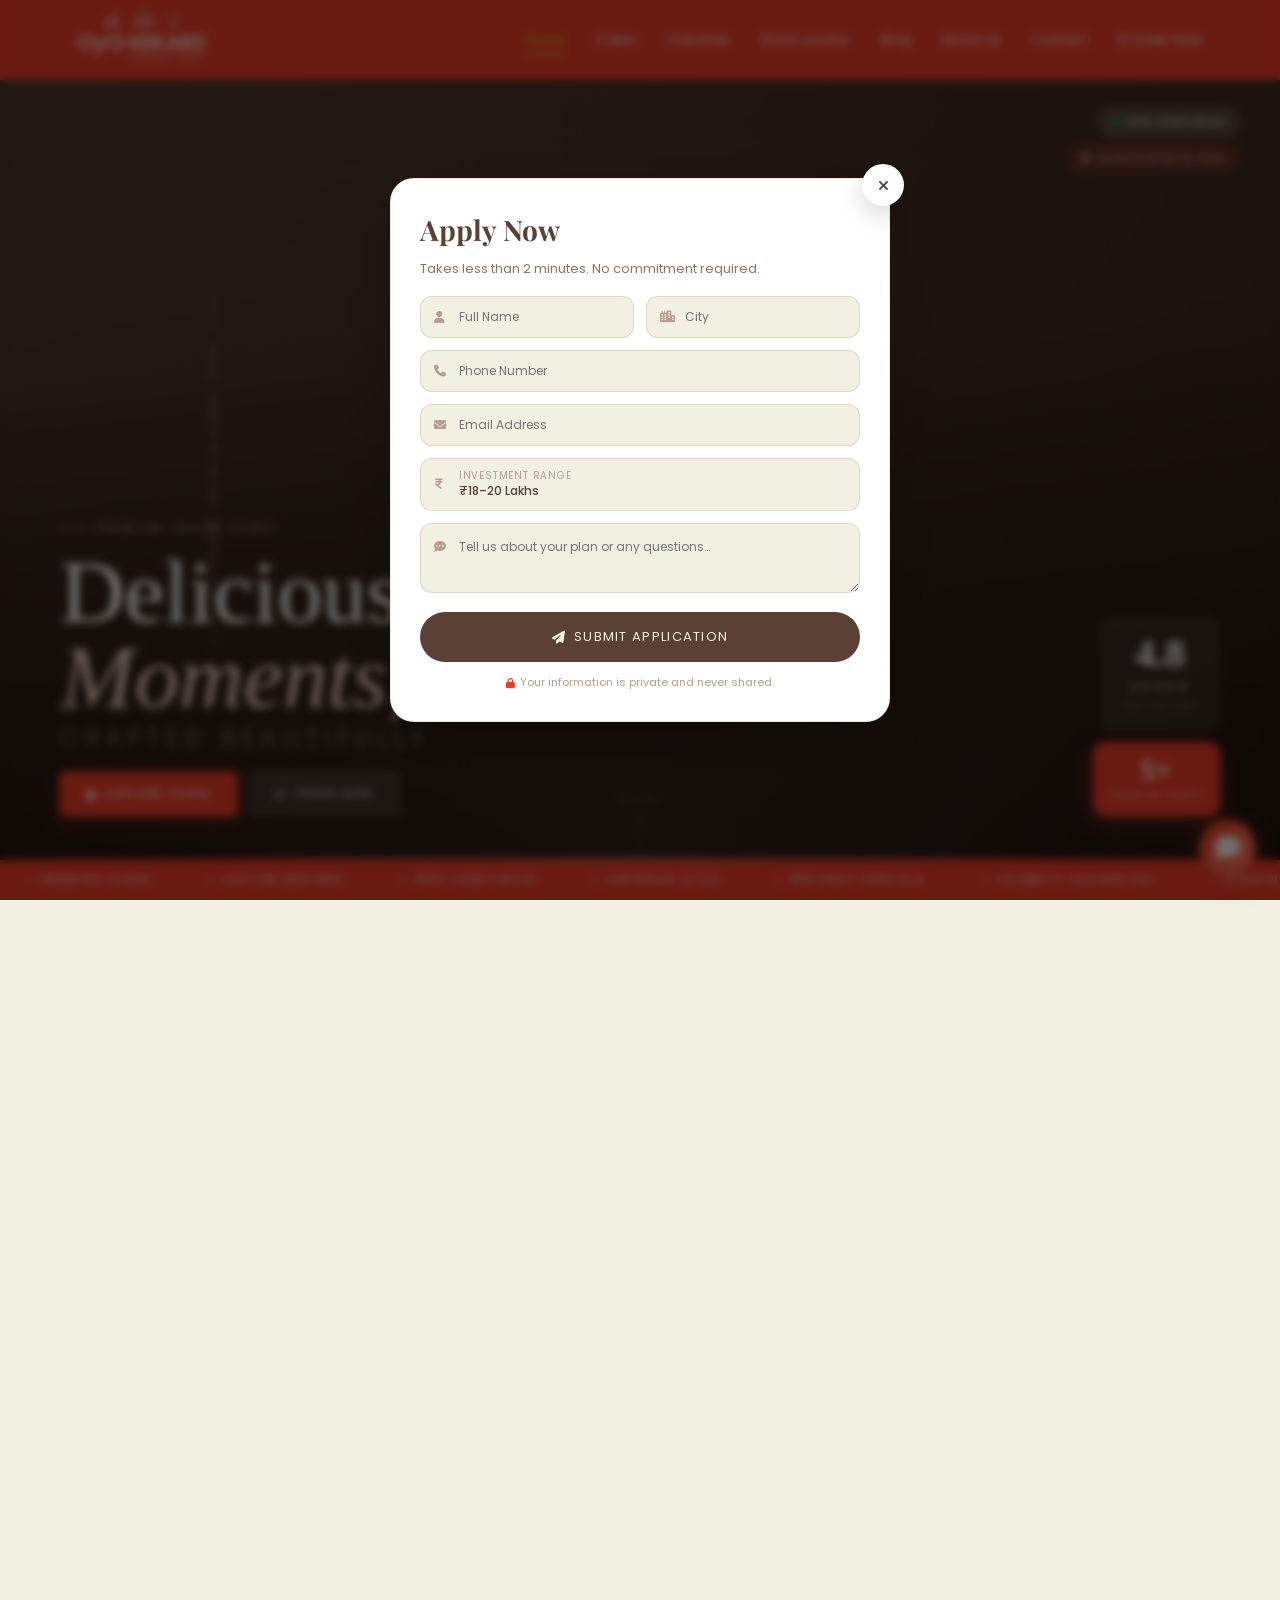
==== commit 51ebb3d2: "updates" ====
--- a/index.html
+++ b/index.html
@@ -25,7 +25,7 @@
     <section class="hero">
 
         <div class="hero-bg">
-            <img src="images/toWEBP/SGP_12000.webp" alt="OYA Kekars Hero Cake" loading="eager"
+            <img src="images/ChatGPT Image May 19, 2026, 12_03_56 PM.png" alt="OYA Kekars Hero Cake" loading="eager"
                 onerror="this.parentElement.style.background='linear-gradient(160deg,var(--brown-dk) 0%,#2a1810 100%)';this.remove()">
         </div>
 
--- a/css/style.css
+++ b/css/style.css
@@ -172,7 +172,7 @@
     width: 100%;
     height: 100%;
     object-fit: cover;
-    object-position: center top;
+    object-position: center;
     display: block;
     animation: kenBurns 14s ease-out forwards;
     transform-origin: center center;
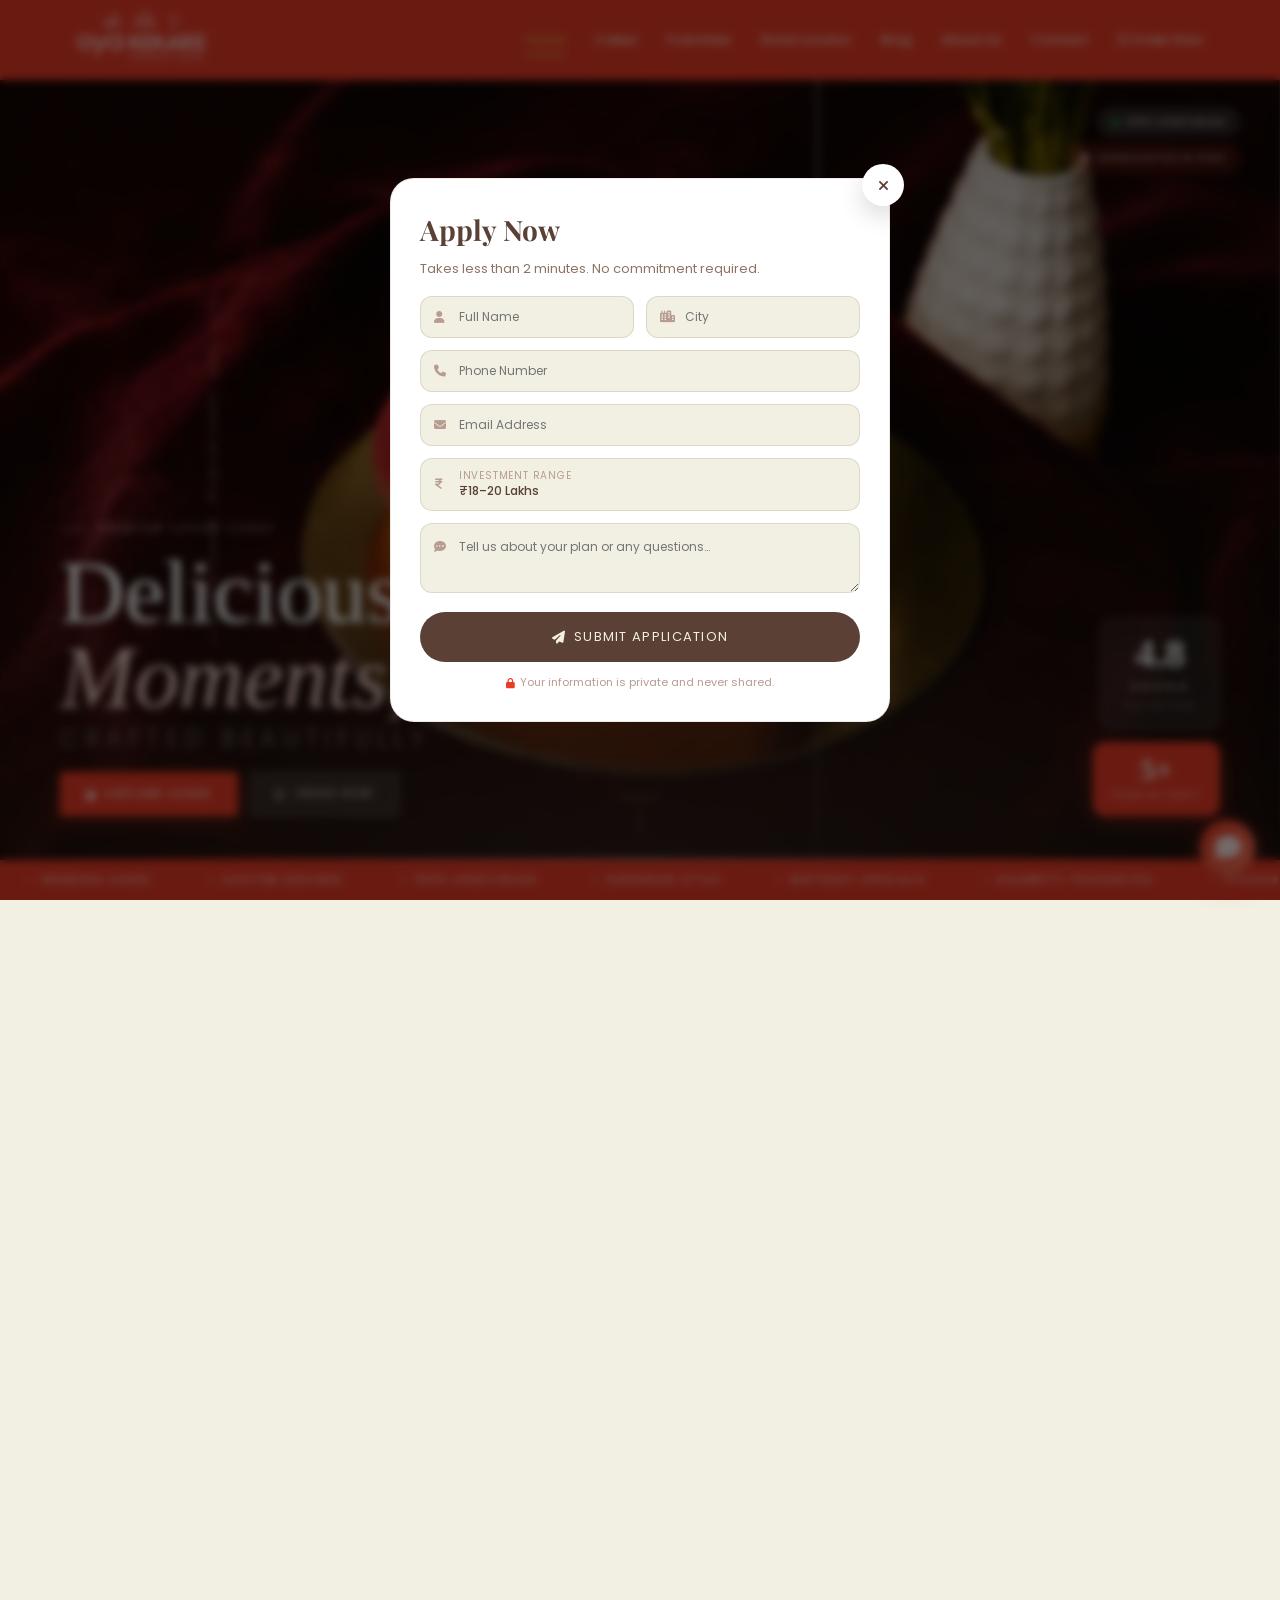
==== commit bb7bf9a5: "updates" ====
--- a/index.html
+++ b/index.html
@@ -25,7 +25,7 @@
     <section class="hero">
 
         <div class="hero-bg">
-            <img src="images/ChatGPT Image May 19, 2026, 12_03_56 PM.png" alt="OYA Kekars Hero Cake" loading="eager"
+            <img src="images/heroBanner.png" alt="OYA Kekars Hero Cake" loading="eager"
                 onerror="this.parentElement.style.background='linear-gradient(160deg,var(--brown-dk) 0%,#2a1810 100%)';this.remove()">
         </div>
 
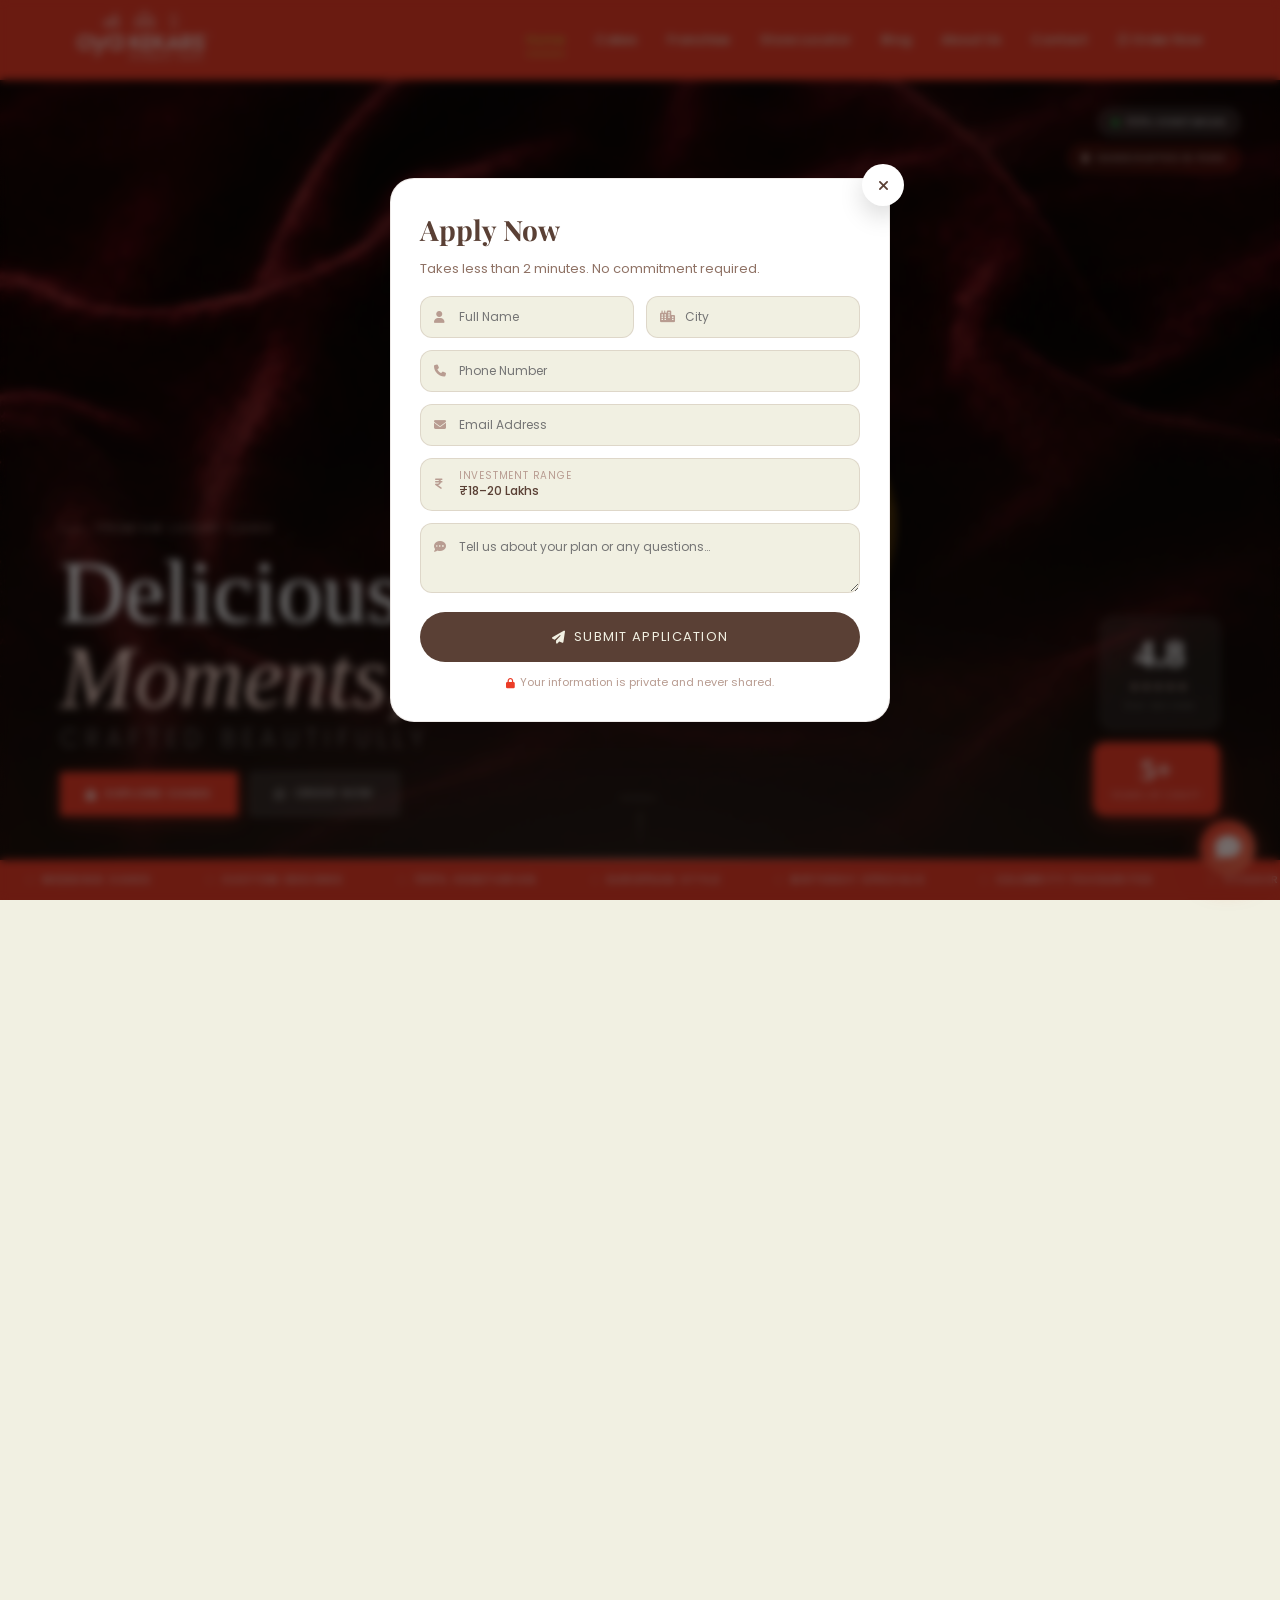
==== commit 2ba83d30: "updates" ====
--- a/index.html
+++ b/index.html
@@ -25,18 +25,18 @@
     <section class="hero">
 
         <div class="hero-bg">
-            <img src="images/heroBanner.png" alt="OYA Kekars Hero Cake" loading="eager"
+            <img src="images/heroBanner2.png" alt="OYA Kekars Hero Cake" loading="eager"
                 onerror="this.parentElement.style.background='linear-gradient(160deg,var(--brown-dk) 0%,#2a1810 100%)';this.remove()">
         </div>
 
         <div class="hero-overlay"></div>
         <div class="hero-grain"></div>
 
-        <div class="hero-brand-vert">
+        <!-- <div class="hero-brand-vert">
             <div class="brand-vert-line"></div>
             <span class="brand-vert-text">OYA Kekars · Premium Cakes · Pune</span>
             <div class="brand-vert-line"></div>
-        </div>
+        </div> -->
 
         <div class="hero-pills">
             <div class="pill pill-veg">
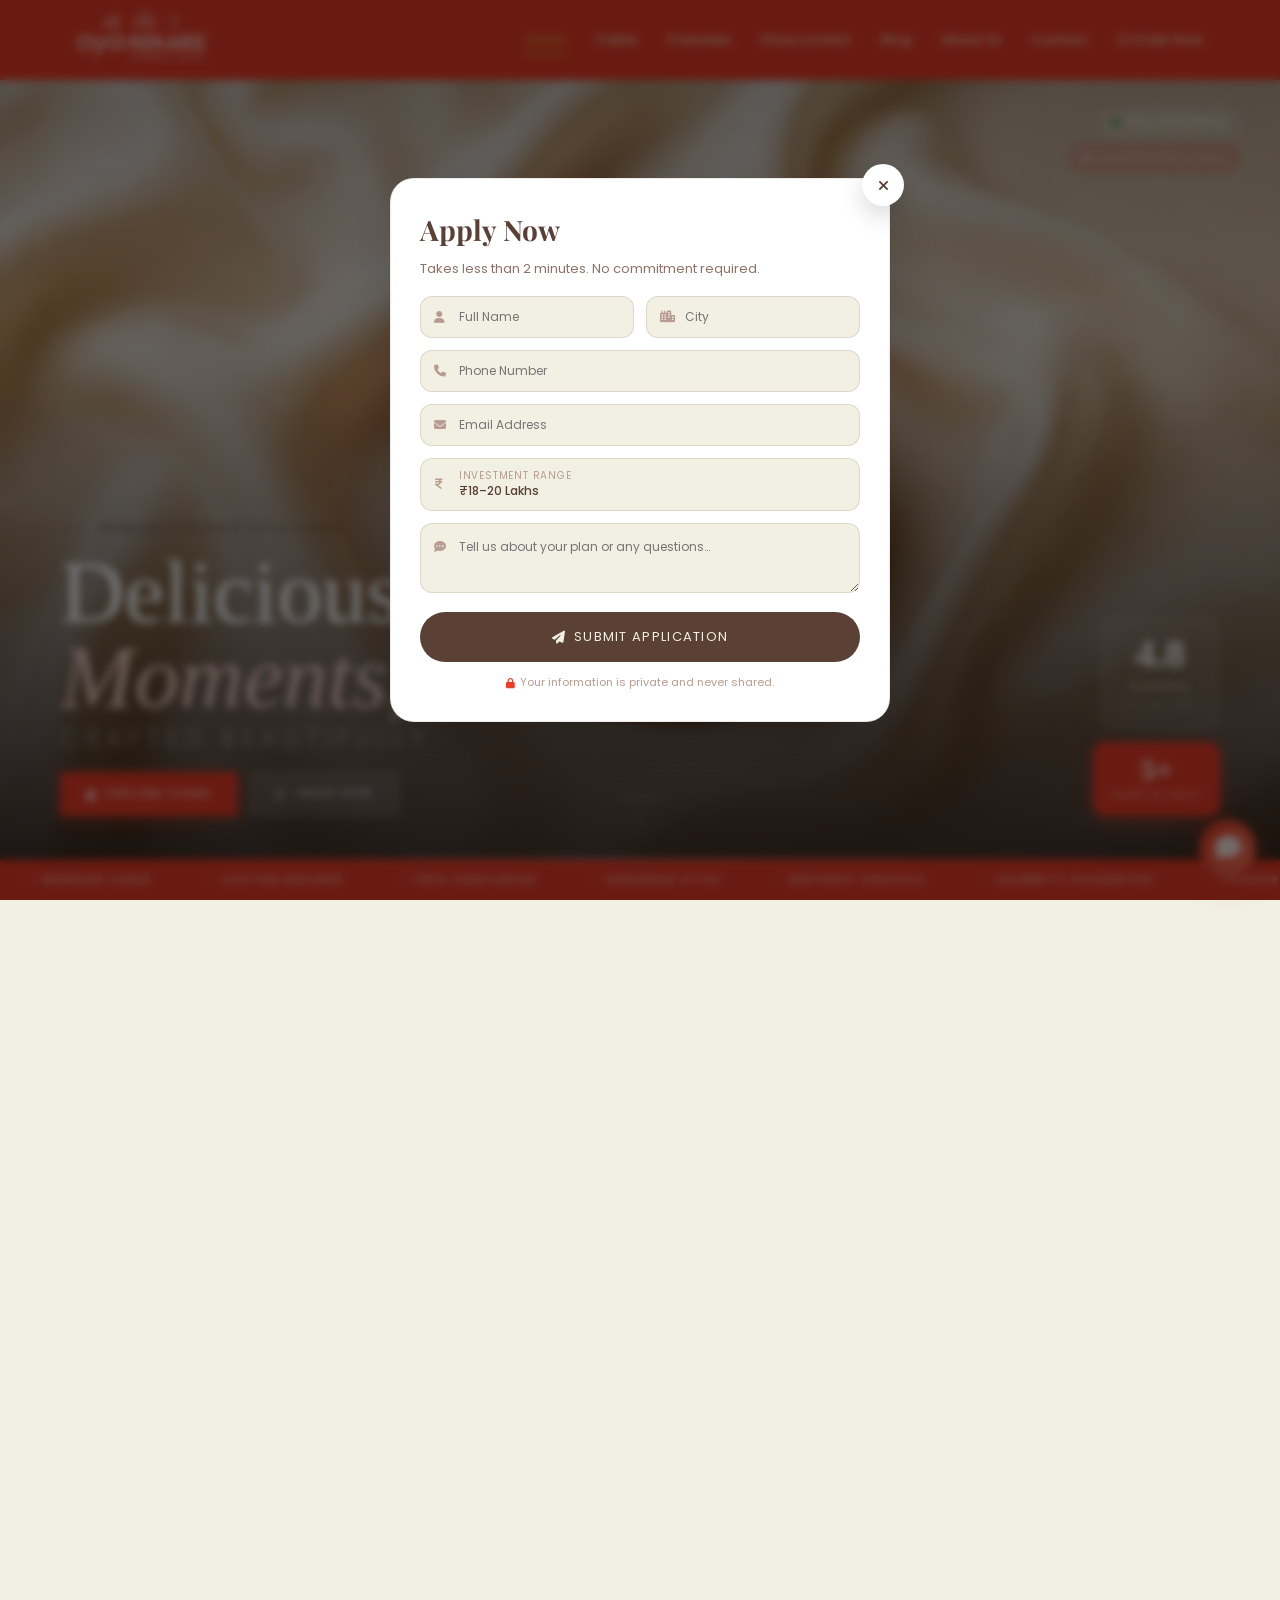
==== commit 0dabcc34: "updates" ====
--- a/index.html
+++ b/index.html
@@ -25,7 +25,7 @@
     <section class="hero">
 
         <div class="hero-bg">
-            <img src="images/heroBanner2.png" alt="OYA Kekars Hero Cake" loading="eager"
+            <img src="images/herobanner3.png" alt="OYA Kekars Hero Cake" loading="eager"
                 onerror="this.parentElement.style.background='linear-gradient(160deg,var(--brown-dk) 0%,#2a1810 100%)';this.remove()">
         </div>
 
@@ -53,7 +53,7 @@
             <div class="hero-text">
                 <div class="hero-kicker">
                     <div class="kicker-line"></div>
-                    <span class="kicker-text">Premium Luxury Cakes</span>
+                    <span class="kicker-text">Premium European Style Cakes</span>
                 </div>
                 <h1 class="hero-headline">
                     <span class="hl-1">Delicious</span>
--- a/css/style.css
+++ b/css/style.css
@@ -322,7 +322,7 @@
 .kicker-line {
     width: 26px;
     height: 1px;
-    background: var(--blush);
+    background: var(--brown-dk);
     opacity: 0.65;
 }
 
@@ -331,7 +331,7 @@
     font-weight: 400;
     letter-spacing: 0.28em;
     text-transform: uppercase;
-    color: rgba(237, 205, 194, 0.8);
+    color: var(--brown-dk);
 }
 
 .hero-headline {
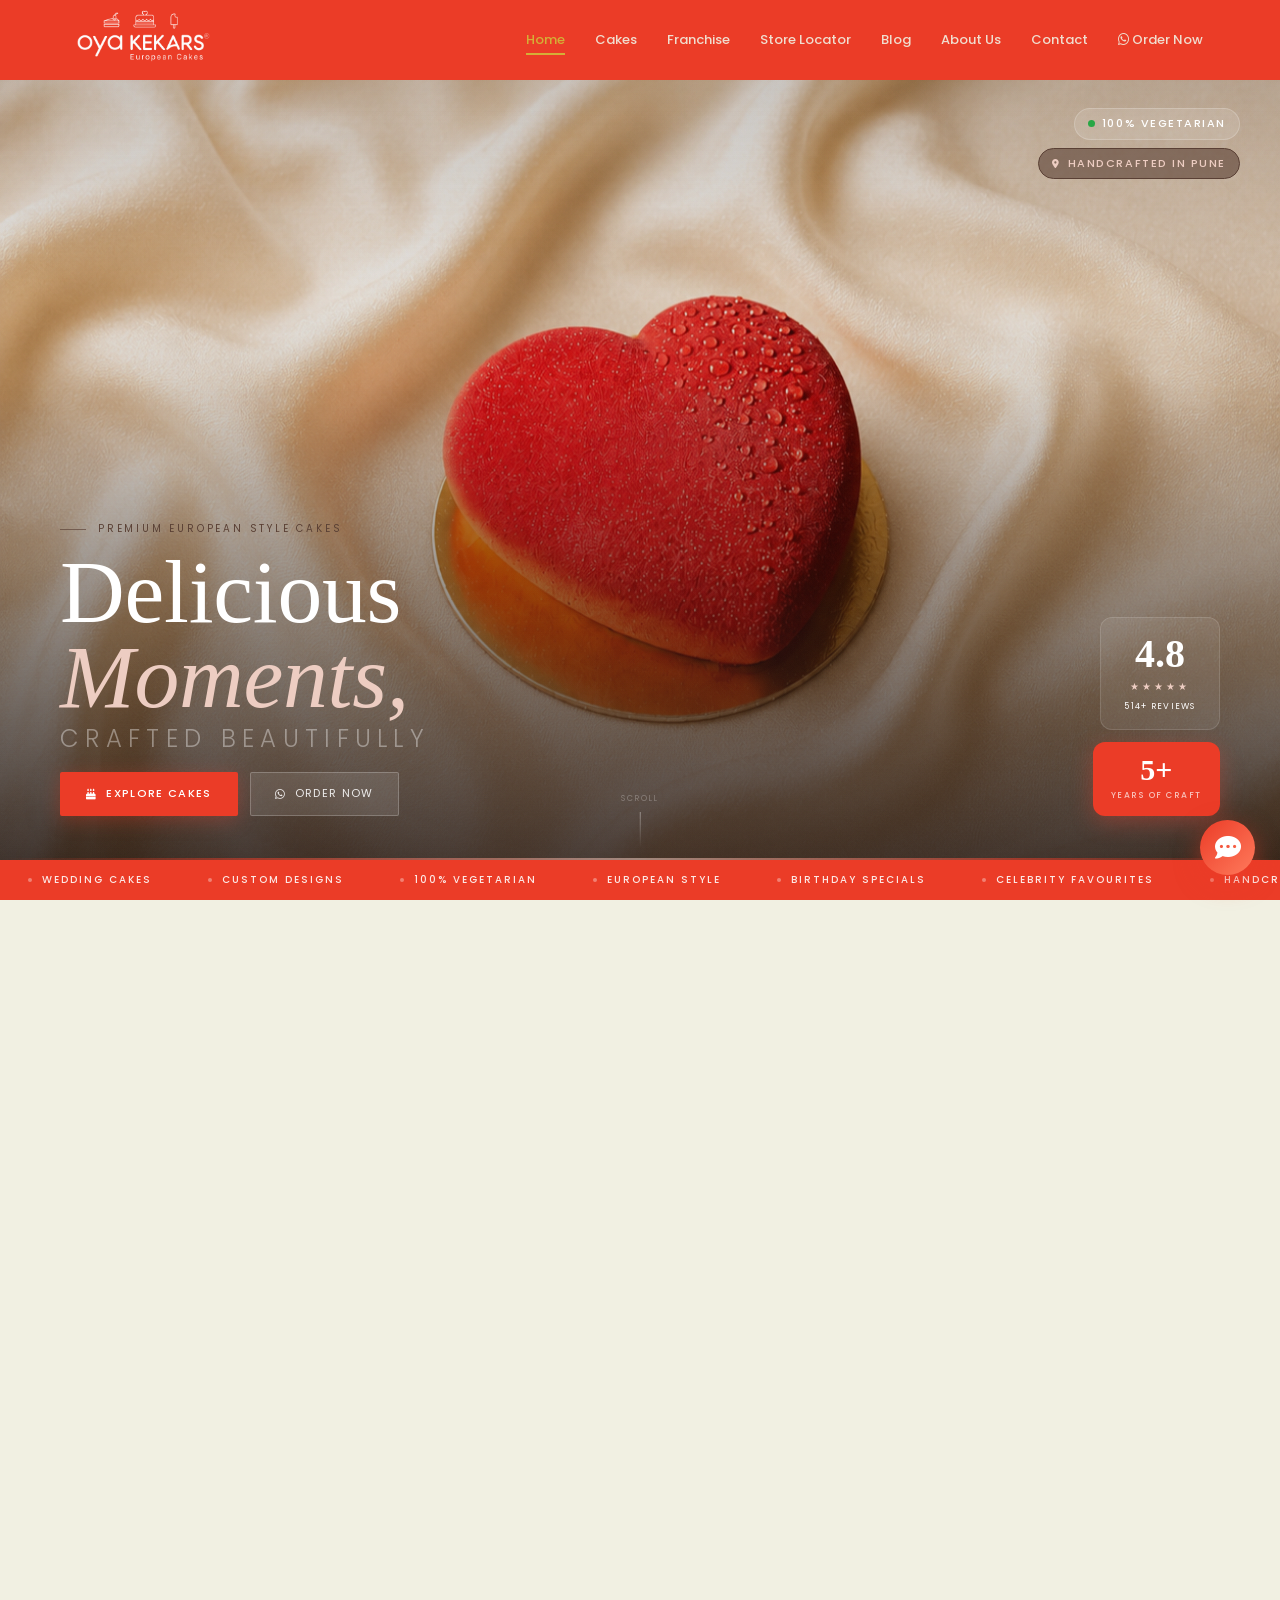
==== commit 527c7336: "js update" ====
--- a/index.html
+++ b/index.html
@@ -31,12 +31,6 @@
 
         <div class="hero-overlay"></div>
         <div class="hero-grain"></div>
-
-        <!-- <div class="hero-brand-vert">
-            <div class="brand-vert-line"></div>
-            <span class="brand-vert-text">OYA Kekars · Premium Cakes · Pune</span>
-            <div class="brand-vert-line"></div>
-        </div> -->
 
         <div class="hero-pills">
             <div class="pill pill-veg">
@@ -94,7 +88,6 @@
 
     </section>
 
-    <!-- MARQUEE — flex-shrink:0 always visible -->
     <div class="marquee-bar" aria-hidden="true">
         <div class="marquee-track">
             <div class="marquee-item">
--- a/css/style.css
+++ b/css/style.css
@@ -154,12 +154,12 @@
 }
 
 .hero {
-  position: relative;
-  width: 100%;
-  height: var(--hero-h, calc(100vh - 80px - 40px)); 
-  overflow: hidden;
-  display: flex;
-  align-items: flex-end;
+    position: relative;
+    width: 100%;
+    height: var(--hero-h, calc(100vh - 80px - 40px));
+    overflow: hidden;
+    display: flex;
+    align-items: flex-end;
 }
 
 .hero-bg {
@@ -222,36 +222,6 @@
     pointer-events: none;
 }
 
-.hero-brand-vert {
-    position: absolute;
-    left: 36px;
-    top: 50%;
-    transform: translateY(-50%) rotate(-90deg);
-    transform-origin: center center;
-    z-index: 10;
-    display: flex;
-    align-items: center;
-    gap: 14px;
-    opacity: 0;
-    animation: fadeIn 1s ease 1.4s forwards;
-}
-
-.brand-vert-line {
-    width: 36px;
-    height: 1px;
-    background: rgba(237, 205, 194, 0.38);
-    flex-shrink: 0;
-}
-
-.brand-vert-text {
-    font-size: 9px;
-    font-weight: 500;
-    letter-spacing: 0.3em;
-    text-transform: uppercase;
-    color: rgba(237, 205, 194, 0.55);
-    white-space: nowrap;
-}
-
 .hero-pills {
     position: absolute;
     top: 28px;
@@ -273,7 +243,7 @@
     -webkit-backdrop-filter: blur(12px);
     border-radius: 100px;
     padding: 6px 13px;
-    font-size: 9px;
+    font-size: 11px;
     font-weight: 500;
     letter-spacing: 0.14em;
     text-transform: uppercase;
@@ -294,9 +264,9 @@
 }
 
 .pill-loc {
-    background: rgba(235, 60, 39, 0.18);
+    background: rgba(90, 64, 53, 0.6);
     color: var(--blush);
-    border: 1px solid rgba(235, 60, 39, 0.3);
+    border: 1px solid rgba(90, 64, 53, 1.0);
 }
 
 .hero-content {
@@ -474,7 +444,7 @@
     font-weight: 400;
     letter-spacing: 0.15em;
     text-transform: uppercase;
-    color: rgba(255, 255, 255, 0.35);
+    color: #fff;
 }
 
 .years-box {
@@ -575,11 +545,11 @@
 }
 
 .marquee-bar {
-  background: var(--red);
-  height: 40px;
-  overflow: hidden;
-  display: flex;
-  align-items: center;
+    background: var(--red);
+    height: 40px;
+    overflow: hidden;
+    display: flex;
+    align-items: center;
 }
 
 .marquee-track {
@@ -626,9 +596,6 @@
     white-space: nowrap;
 }
 
-/* ════════════════════════════════════════
-   ANIMATIONS
-════════════════════════════════════════ */
 @keyframes revealUp {
     from {
         opacity: 0;
@@ -663,9 +630,6 @@
     }
 }
 
-/* ════════════════════════════════════════
-   RESPONSIVE
-════════════════════════════════════════ */
 @media (max-width: 992px) {
     :root {
         --navbar-h: 68px;
@@ -1323,10 +1287,6 @@
     }
 }
 
-/* ══════════════════════════════
-   STORY SECTION
-══════════════════════════════ */
-
 .story-section {
     position: relative;
     padding: 80px 40px;
@@ -1691,14 +1651,16 @@
     inset: 0;
     background: rgba(0, 0, 0, 0.55);
     backdrop-filter: blur(4px);
+    -webkit-backdrop-filter: blur(4px);
     display: flex;
     align-items: center;
     justify-content: center;
-    z-index: 9999;
+    z-index: 99999;
     opacity: 0;
     visibility: hidden;
     transition: 0.35s ease;
     padding: 20px;
+    overflow-y: auto;
 }
 
 .popup-overlay.active {
@@ -1709,9 +1671,11 @@
 .popup-container {
     width: 100%;
     max-width: 500px;
+    box-sizing: border-box;
     position: relative;
     transform: translateY(40px) scale(0.95);
     transition: 0.35s ease;
+    margin: auto;
 }
 
 .popup-overlay.active .popup-container {
@@ -1731,8 +1695,9 @@
     font-size: 15px;
     cursor: pointer;
     box-shadow: 0 10px 25px rgba(0, 0, 0, 0.15);
-    z-index: 2;
+    z-index: 10;
     transition: 0.25s ease;
+    flex-shrink: 0;
 }
 
 .popup-close:hover {
@@ -1756,7 +1721,7 @@
     margin-bottom: 0.4rem;
 }
 
-.form-right p {
+.form-right>p {
     font-size: 13px;
     color: var(--brown);
     margin-bottom: 1rem;
@@ -1764,7 +1729,7 @@
 }
 
 .form-field {
-    margin-bottom: 0.75rem;
+    margin-bottom: 0.50rem;
     position: relative;
 }
 
@@ -1775,10 +1740,11 @@
     transform: translateY(-50%);
     font-size: 12px;
     color: var(--brown-lt);
+    pointer-events: none;
 }
 
 .form-field.textarea-field i {
-    top: 18px;
+    top: 16px;
     transform: none;
 }
 
@@ -1796,6 +1762,8 @@
     outline: none;
     transition: 0.25s ease;
     appearance: none;
+    -webkit-appearance: none;
+    box-sizing: border-box;
 }
 
 .form-field input:focus,
@@ -1806,9 +1774,9 @@
 }
 
 .form-field textarea {
-    resize: vertical;
+    resize: none;
     min-height: 70px;
-    padding-top: 14px;
+    padding-top: 12px;
 }
 
 .form-row {
@@ -1826,6 +1794,7 @@
     background: var(--cream);
     min-height: 44px;
     position: relative;
+    box-sizing: border-box;
 }
 
 .fixed-investment i {
@@ -1933,24 +1902,127 @@
 }
 
 @media (max-width: 768px) {
+
     .popup-overlay {
-        padding: 16px;
+        padding: 18px;
+        align-items: center;
+        overflow-y: auto;
+    }
+
+    .popup-container {
+        max-width: 460px;
+        width: 100%;
+        margin: 22px auto;
+    }
+
+    .popup-close {
+        top: -12px;
+        right: -4px;
+        width: 38px;
+        height: 38px;
+        font-size: 13px;
+    }
+
+    .form-right {
+        padding: 1.25rem;
+        border-radius: 20px;
+    }
+
+    .form-right h3 {
+        font-size: 24px;
+    }
+
+    .form-right>p {
+        font-size: 12px;
+        margin-bottom: 0.8rem;
+    }
+
+    .form-row {
+        grid-template-columns: 1fr 1fr;
+        gap: 10px;
+    }
+
+    .form-field input,
+    .form-field select,
+    .form-field textarea {
+        font-size: 13px;
+        padding: 12px 14px 12px 38px;
+    }
+
+    .form-field.textarea-field textarea {
+        min-height: 65px;
+    }
+
+    .fixed-investment {
+        padding: 12px 14px 12px 38px;
+    }
+
+    .submit-btn {
+        padding: 14px;
+        font-size: 12px;
+    }
+}
+
+@media (max-width: 540px) {
+
+    .popup-overlay {
+        padding: 0;
         align-items: flex-end;
+        overflow-y: auto;
     }
 
     .popup-container {
         max-width: 100%;
+        width: 100%;
+        margin: 0;
+        transform: translateY(100%) scale(1);
+    }
+
+    .popup-overlay.active .popup-container {
+        transform: translateY(0) scale(1);
+    }
+
+    .popup-close {
+        position: absolute;
+        top: 14px;
+        right: 14px;
+        width: 34px;
+        height: 34px;
+        font-size: 12px;
+        background: var(--cream);
+        color: var(--brown-dk);
+        box-shadow: none;
+        border: 1px solid rgba(143, 114, 101, 0.2);
     }
 
     .form-right {
-        padding: 1.6rem 1.2rem 1.8rem;
-        border-radius: 20px;
-        max-height: 90vh;
+        border-radius: 24px;
+        padding: 1.2rem 1.0rem 1.4rem;
+        max-height: 92svh;
+        max-height: 92vh;
         overflow-y: auto;
+        -webkit-overflow-scrolling: touch;
+        padding-top: 2rem;
+    }
+
+    .form-right::before {
+        content: '';
+        display: block;
+        width: 40px;
+        height: 4px;
+        border-radius: 10px;
+        background: rgba(143, 114, 101, 0.25);
+        margin: 0 auto 1.2rem;
     }
 
     .form-right h3 {
         font-size: 22px;
+        padding-right: 36px;
+    }
+
+    .form-right>p {
+        font-size: 12px;
+        margin-bottom: 0.75rem;
     }
 
     .form-row {
@@ -1958,21 +2030,81 @@
         gap: 0;
     }
 
-    .popup-close {
-        top: -12px;
-        right: -8px;
-    }
-}
-
-@media (max-width: 480px) {
-    .popup-overlay {
-        padding: 0;
-        align-items: flex-end;
-    }
+    .form-field {
+        margin-bottom: 0.45rem;
+    }
+
+    .form-field input,
+    .form-field textarea {
+        font-size: 14px;
+        padding: 13px 14px 13px 38px;
+        border-radius: 10px;
+    }
+
+    .fixed-investment {
+        padding: 13px 14px 13px 38px;
+        border-radius: 10px;
+    }
+
+    .form-field.textarea-field textarea {
+        min-height: 60px;
+    }
+
+    .submit-btn {
+        padding: 15px;
+        font-size: 13px;
+        border-radius: 36px;
+        margin-top: 0.75rem;
+    }
+
+    .form-note {
+        margin-top: 0.6rem;
+        font-size: 10px;
+        margin-bottom: 0.5rem;
+    }
+
+    .form-success {
+        padding: 1.5rem 0.5rem;
+    }
+
+    .form-success .success-icon {
+        width: 60px;
+        height: 60px;
+    }
+
+    .form-success .success-icon i {
+        font-size: 22px;
+    }
+
+    .form-success h4 {
+        font-size: 20px;
+    }
+}
+
+@media (max-width: 360px) {
 
     .form-right {
-        border-radius: 20px 20px 0 0;
-        max-height: 92vh;
+        padding: 1.0rem 0.8rem 1.2rem;
+    }
+
+    .form-right h3 {
+        font-size: 20px;
+    }
+
+    .form-field {
+        margin-bottom: 0;
+        position: relative;
+    }
+
+    .form-field input,
+    .form-field textarea {
+        font-size: 14px;
+        padding: 12px 12px 12px 36px;
+    }
+
+    .submit-btn {
+        font-size: 12px;
+        padding: 13px;
     }
 }
 
@@ -2169,10 +2301,6 @@
     font-size: 11px;
     color: var(--brown-lt);
 }
-
-/* ══════════════════════════════
-   GALLERY SECTION
-══════════════════════════════ */
 
 .gallery-section {
     padding: 60px 60px;
@@ -2238,12 +2366,10 @@
         margin-top: 28px;
     }
 
-    /* specific to gallery section only — fixes the conflict */
     .gallery-section .section-header h2 {
         font-size: clamp(1.6rem, 6vw, 2rem);
     }
 
-    /* Always show overlay on touch devices */
     .gallery-item .overlay {
         transform: translateY(0);
         background: rgba(143, 114, 101, 0.65);
@@ -2262,10 +2388,6 @@
         aspect-ratio: 4 / 3;
     }
 }
-
-/* ══════════════════════════════
-   INSTAGRAM SECTION
-══════════════════════════════ */
 
 :root {
     --ig-cream: #FAF6F1;
@@ -2646,7 +2768,6 @@
         gap: 10px;
     }
 
-    /* Always show overlay on touch devices */
     .card-overlay {
         opacity: 1;
         background: linear-gradient(to top,
@@ -2700,10 +2821,6 @@
         display: none;
     }
 }
-
-/* ══════════════════════════════
-   FAB (Floating Action Button)
-══════════════════════════════ */
 
 .fab-container {
     position: fixed;
@@ -2829,10 +2946,6 @@
     }
 }
 
-/* ══════════════════════════════
-   FOOTER
-══════════════════════════════ */
-
 .premium-footer {
     background: #EB3C27;
     color: #F1F0E2;
